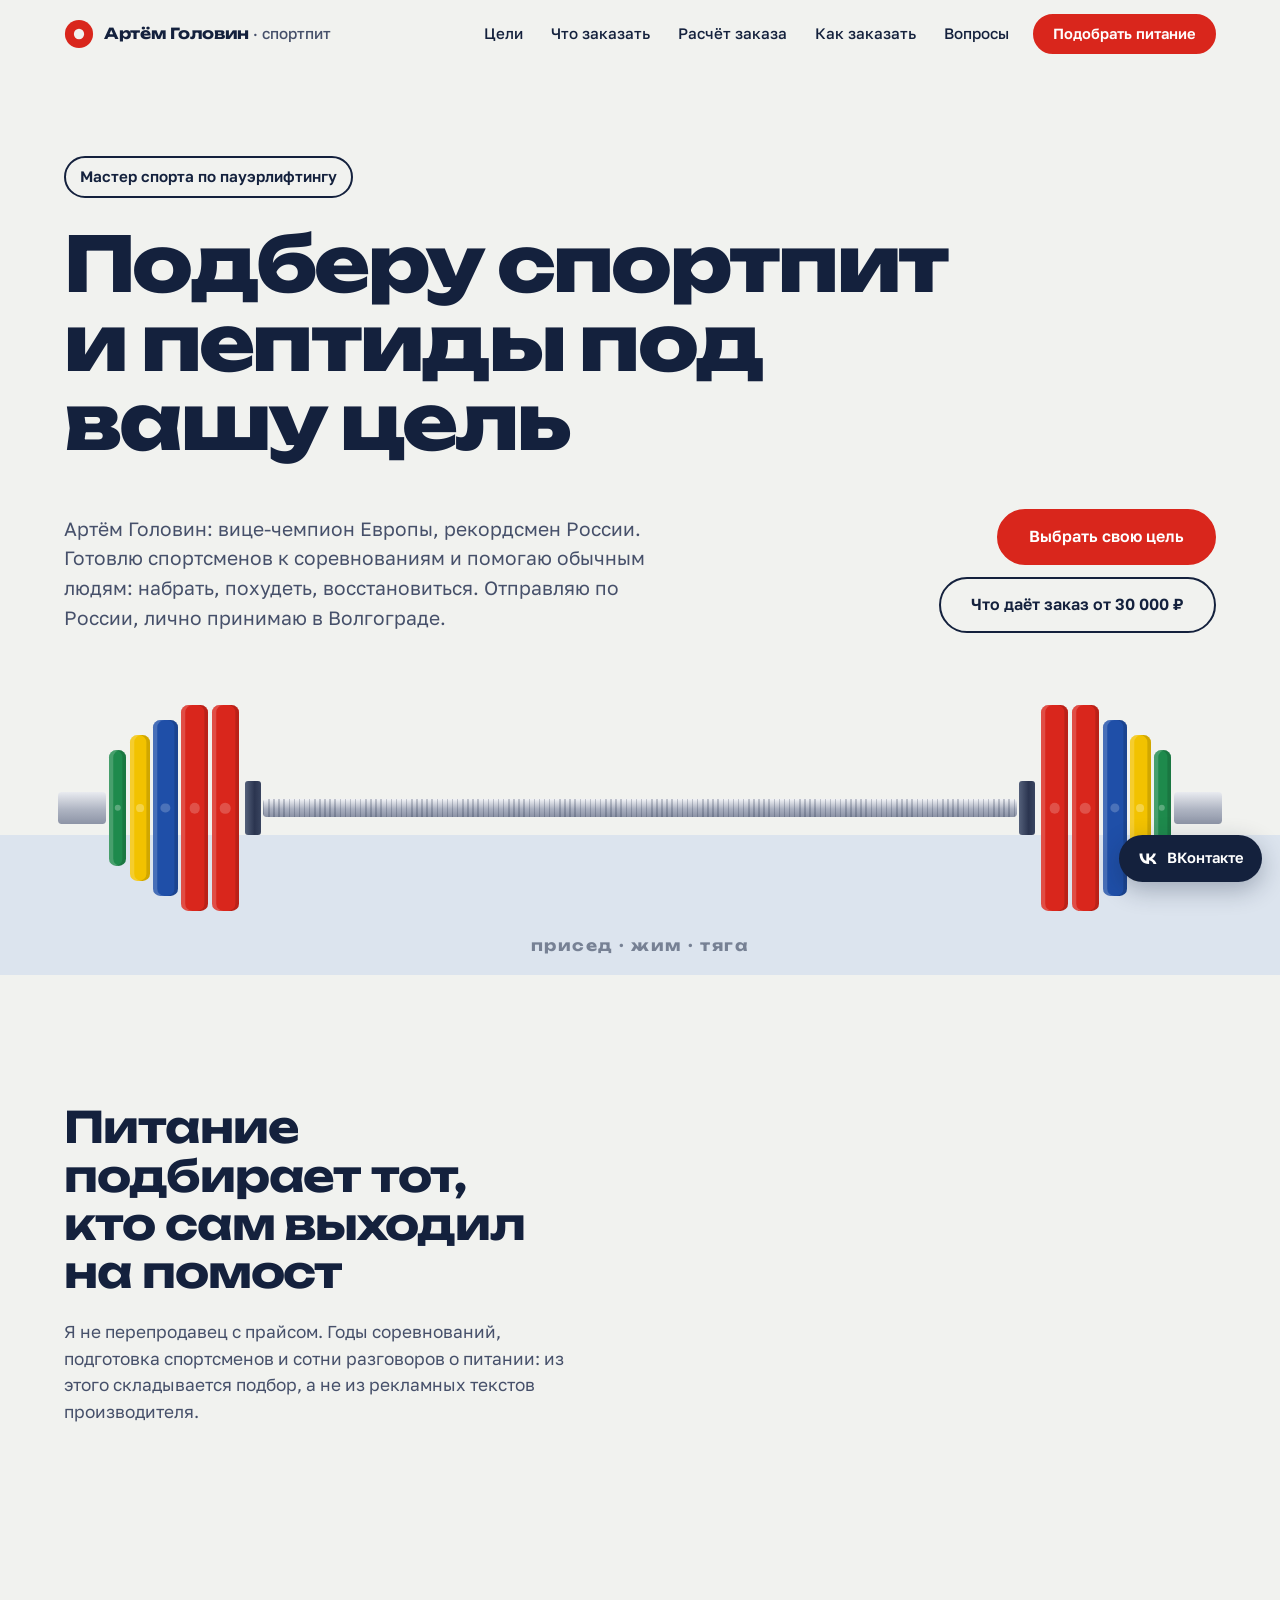
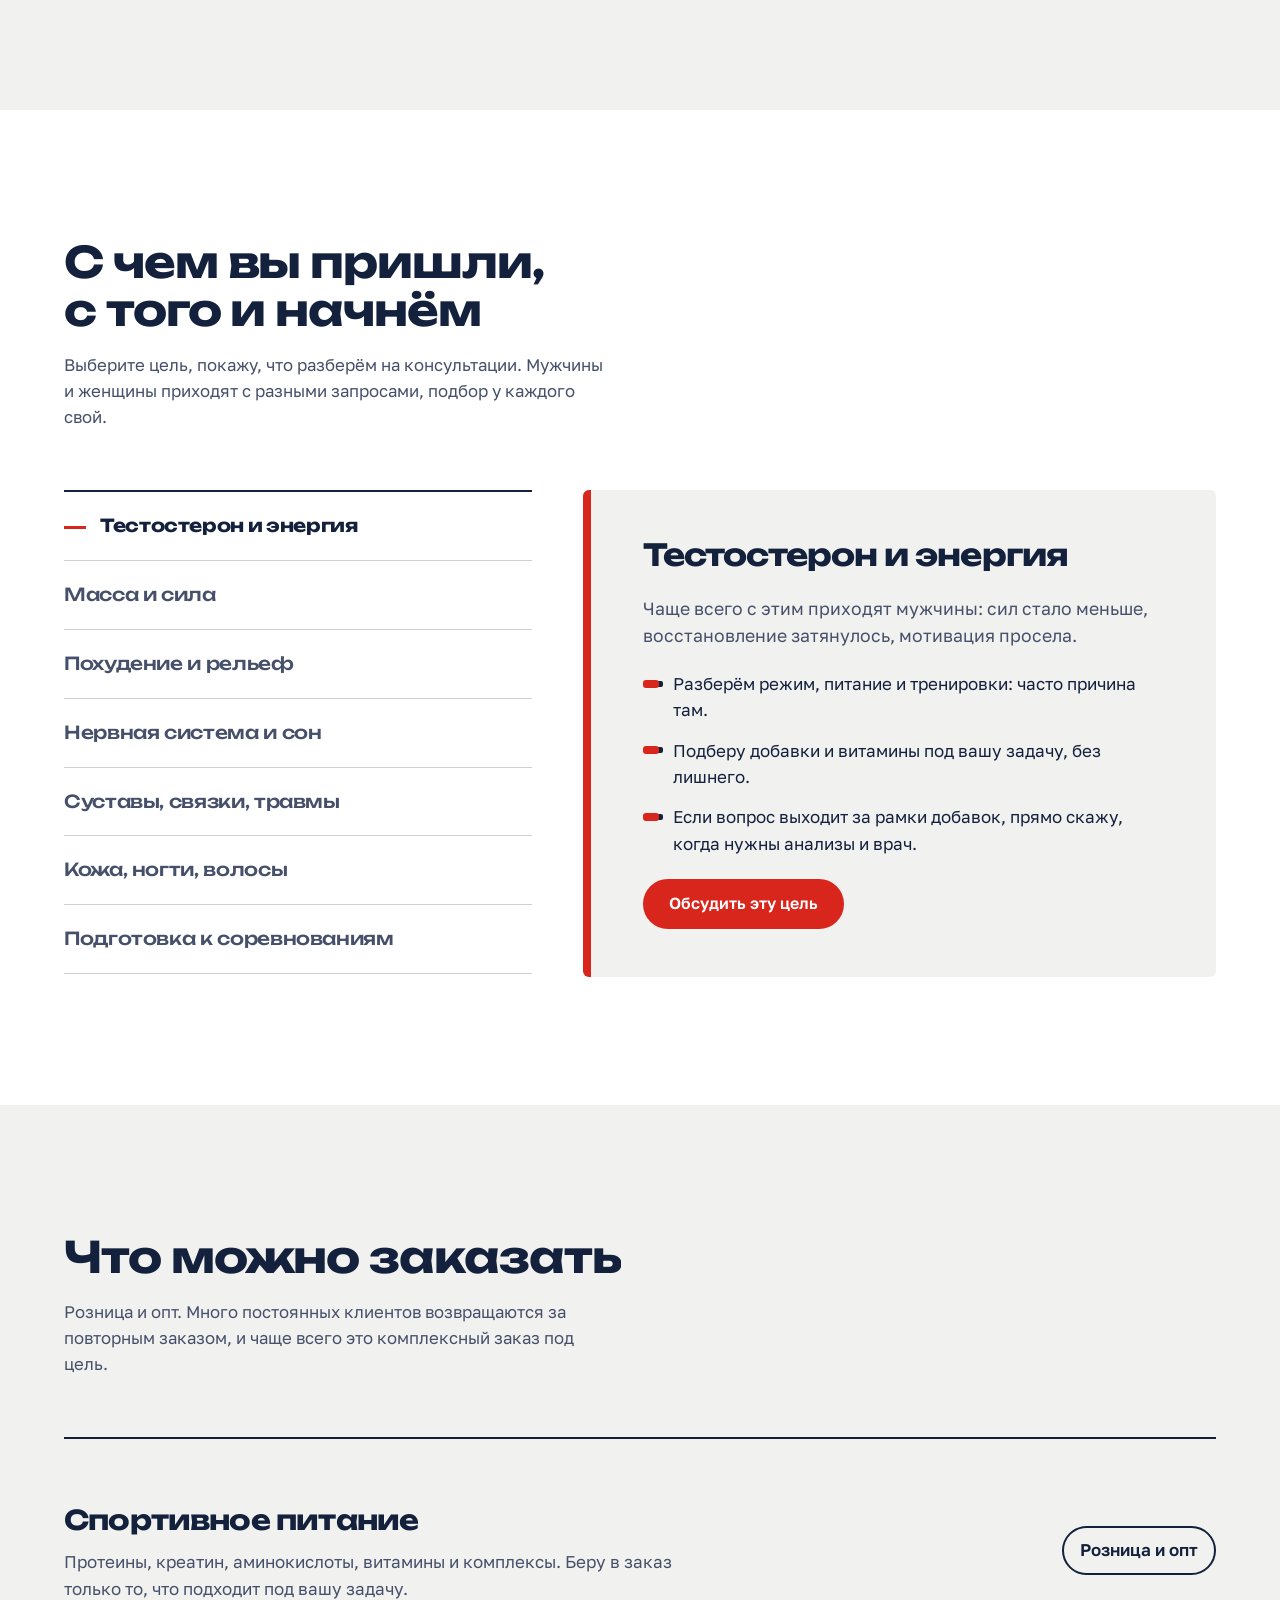
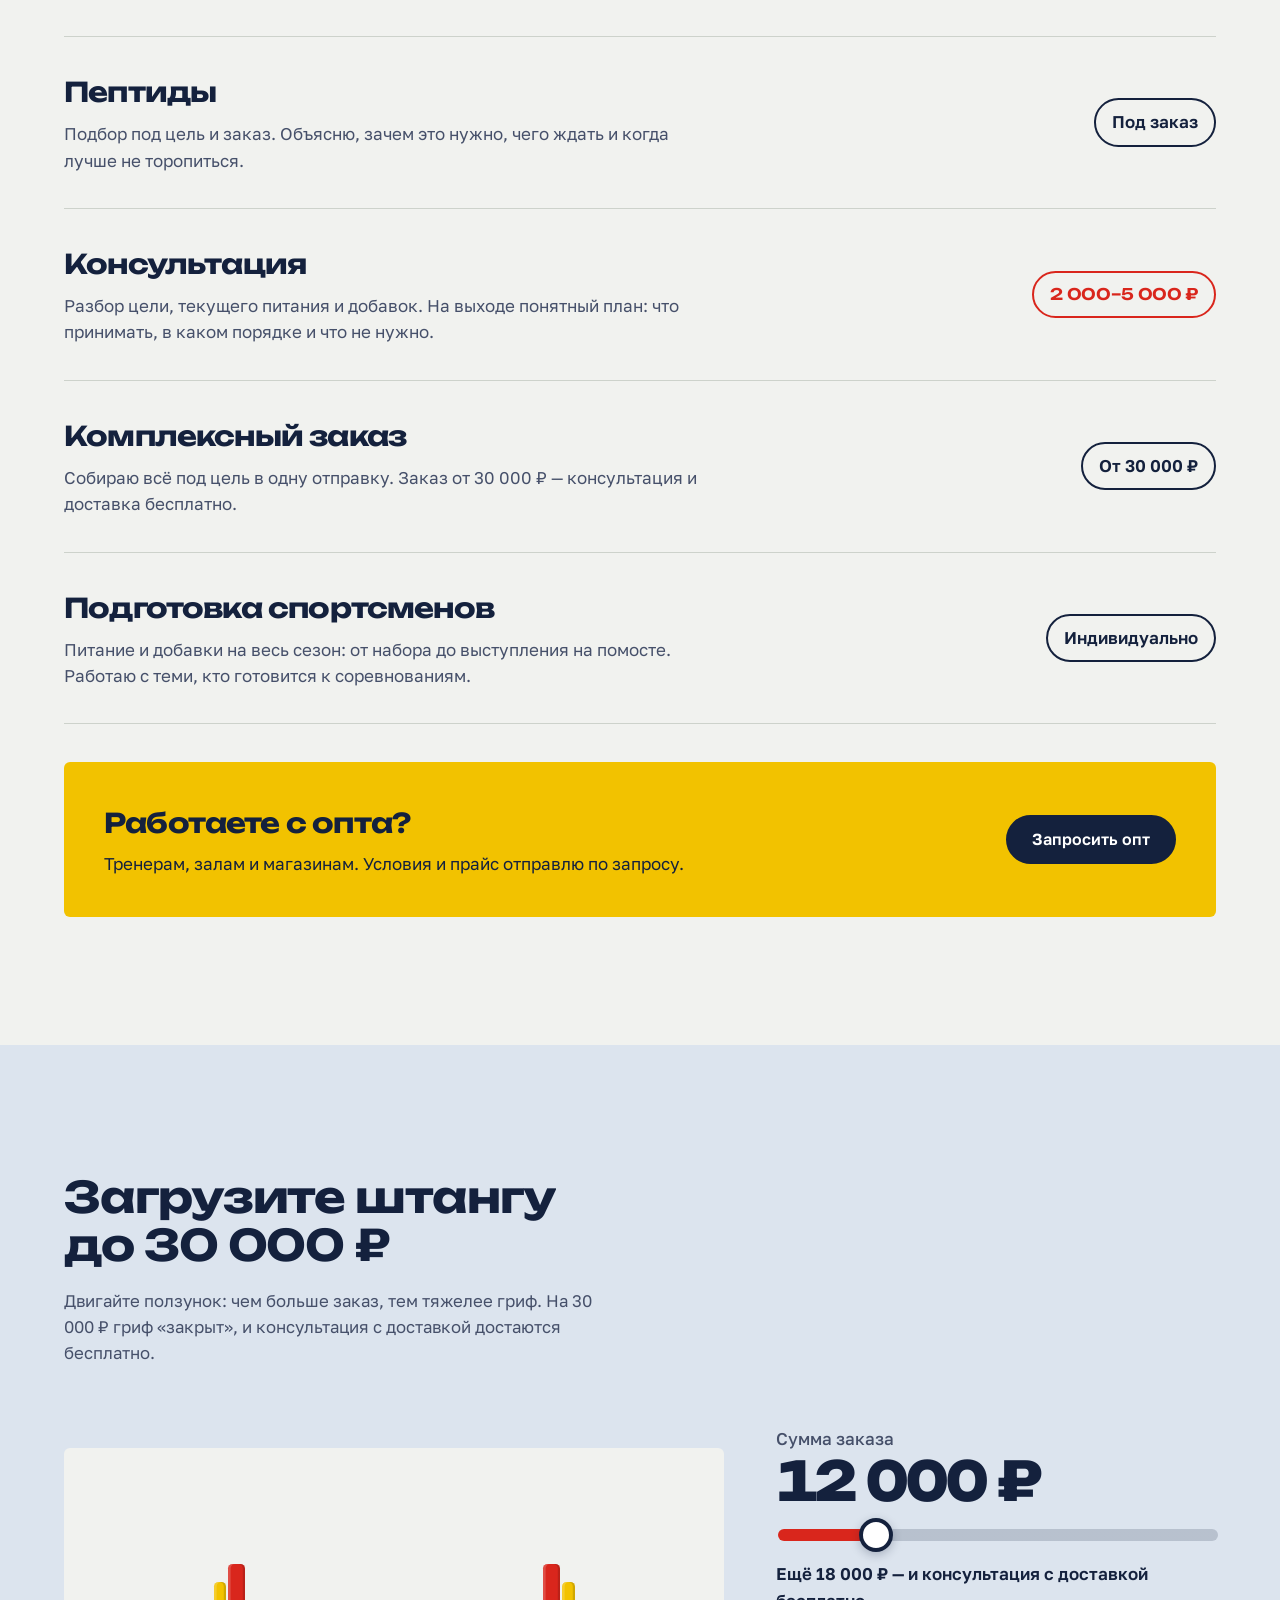
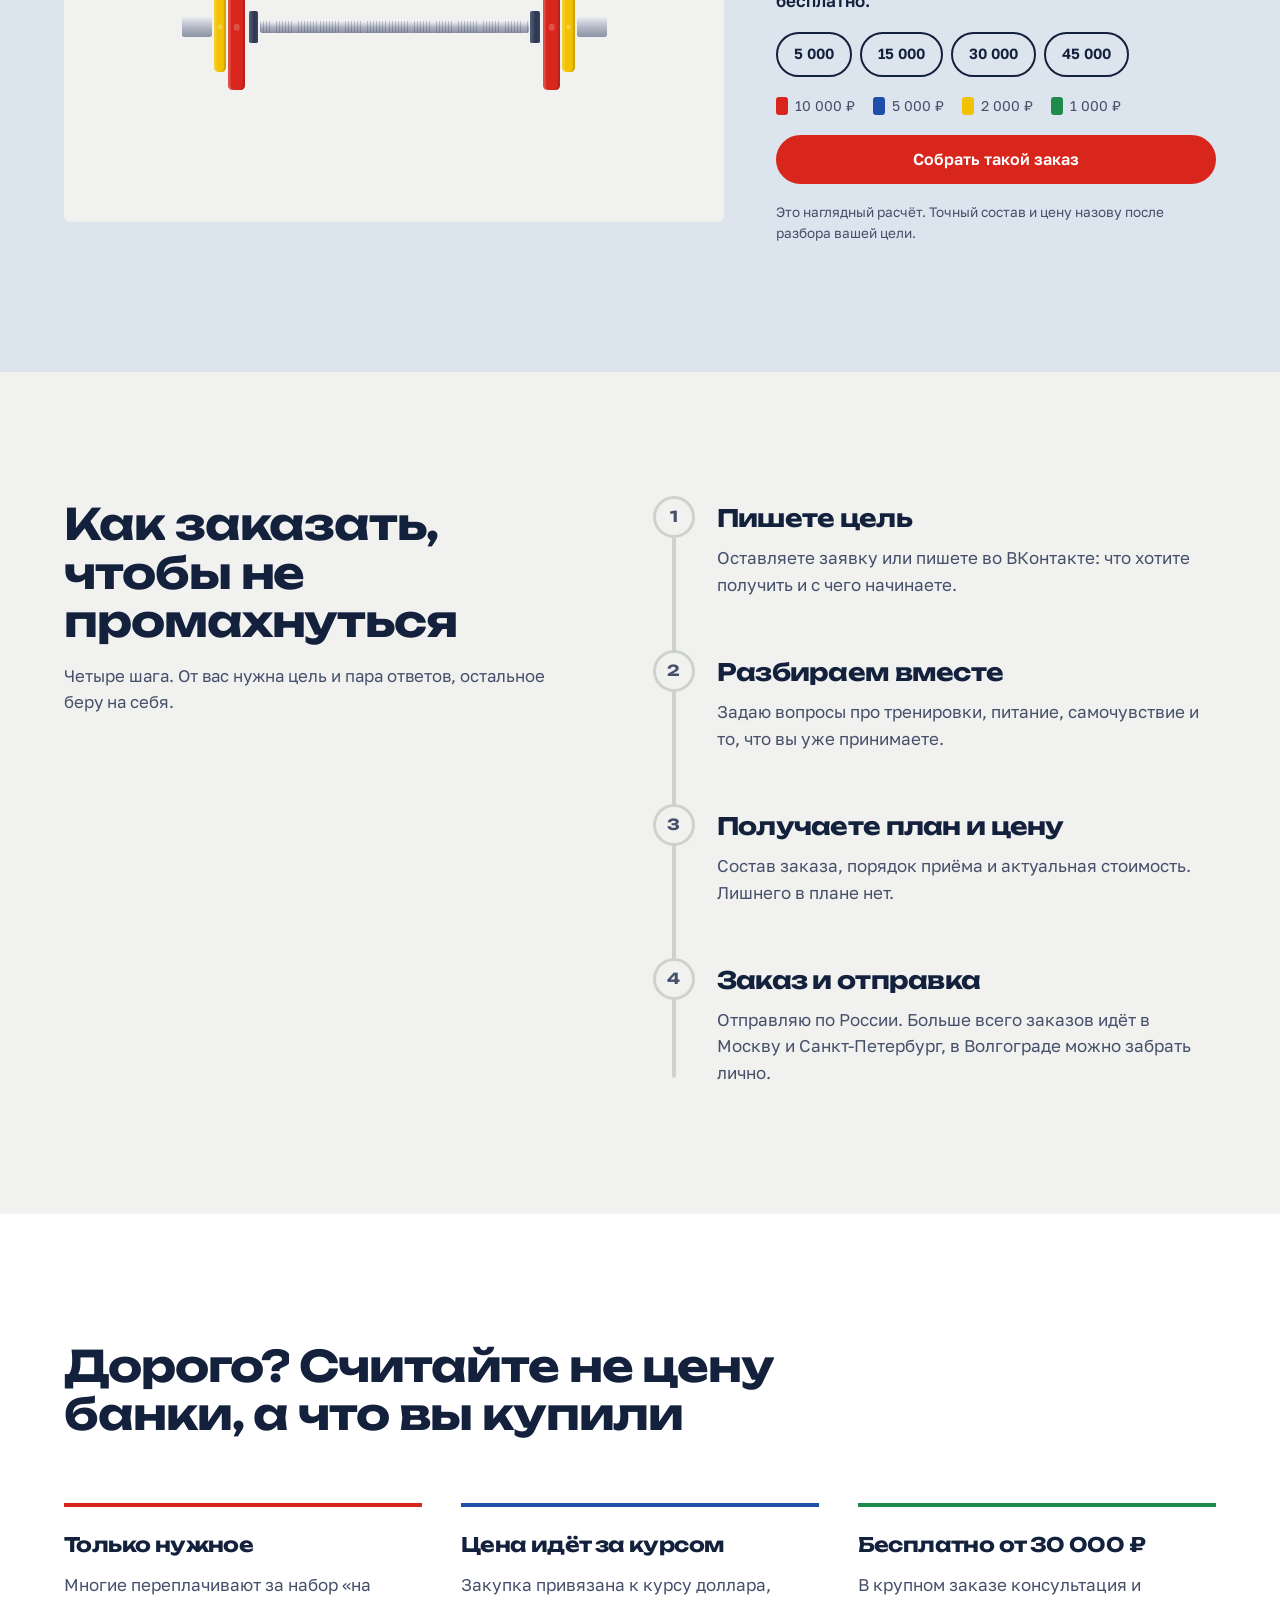
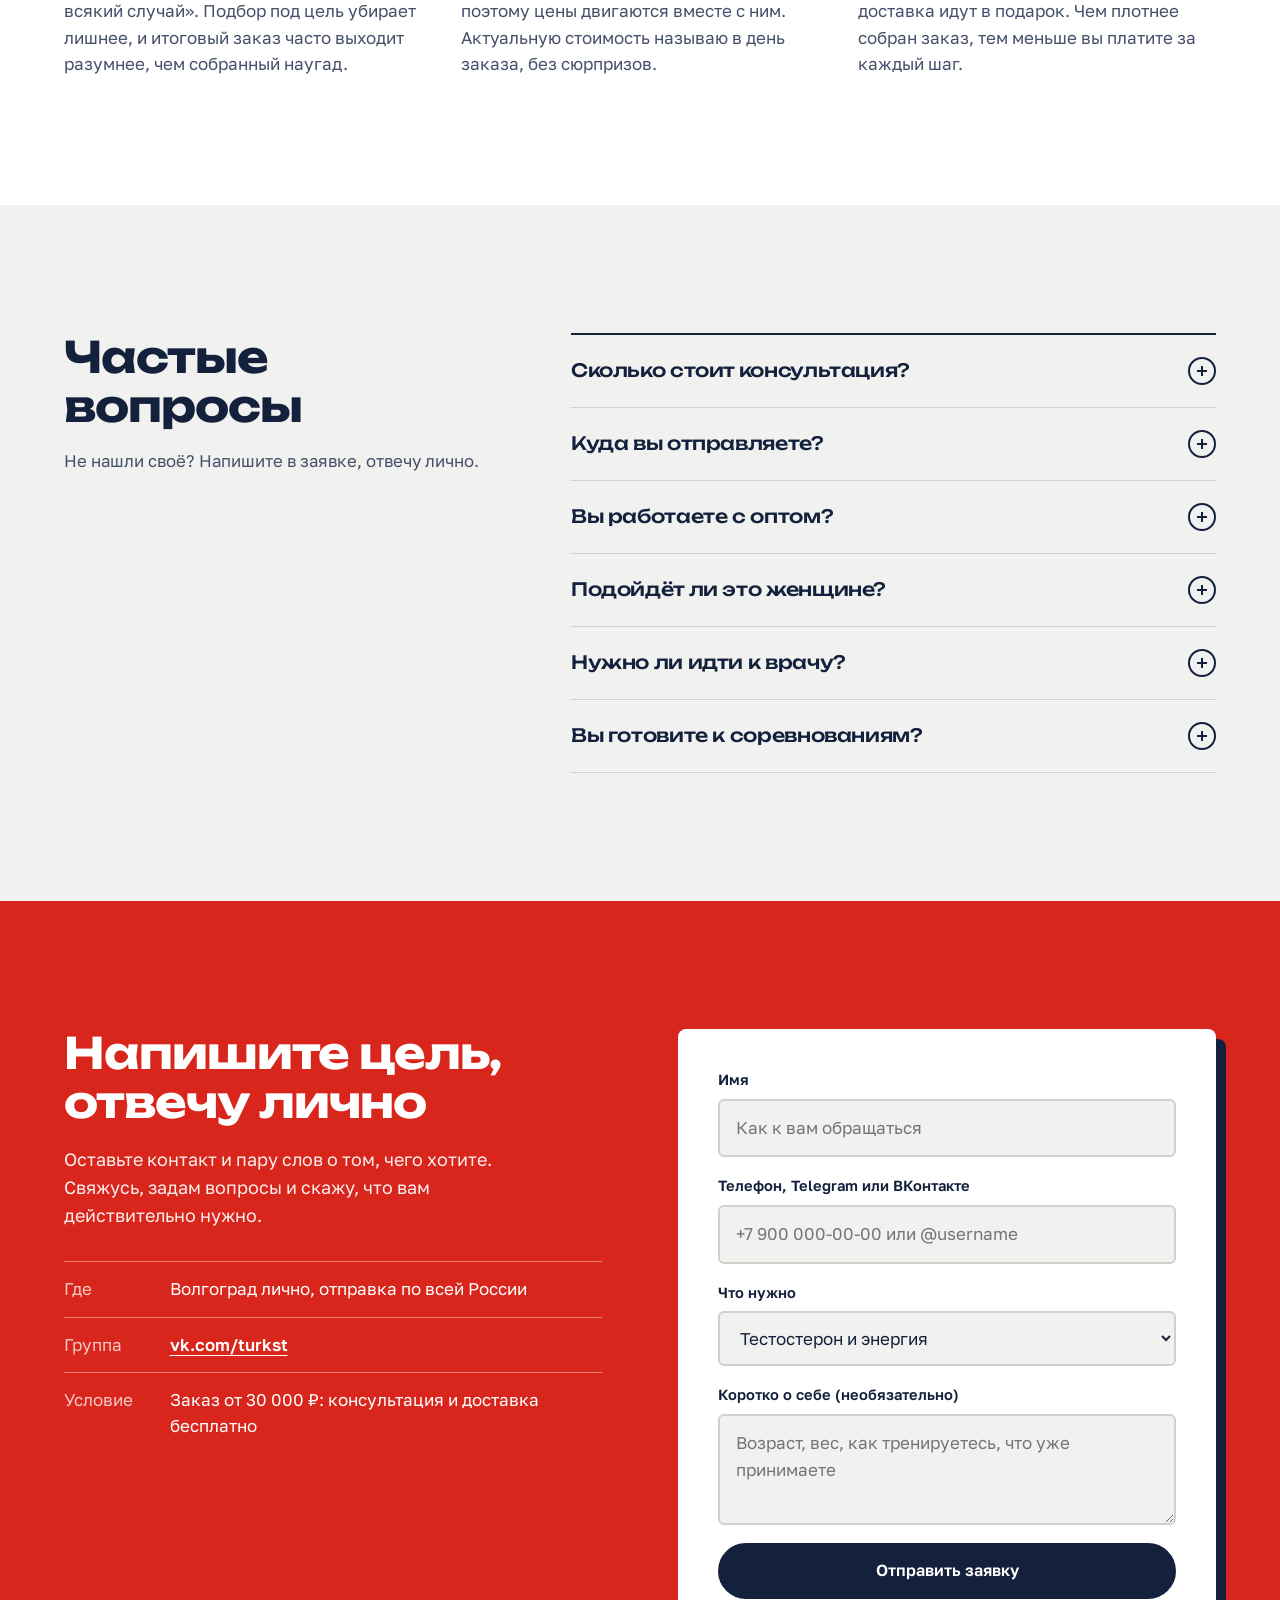
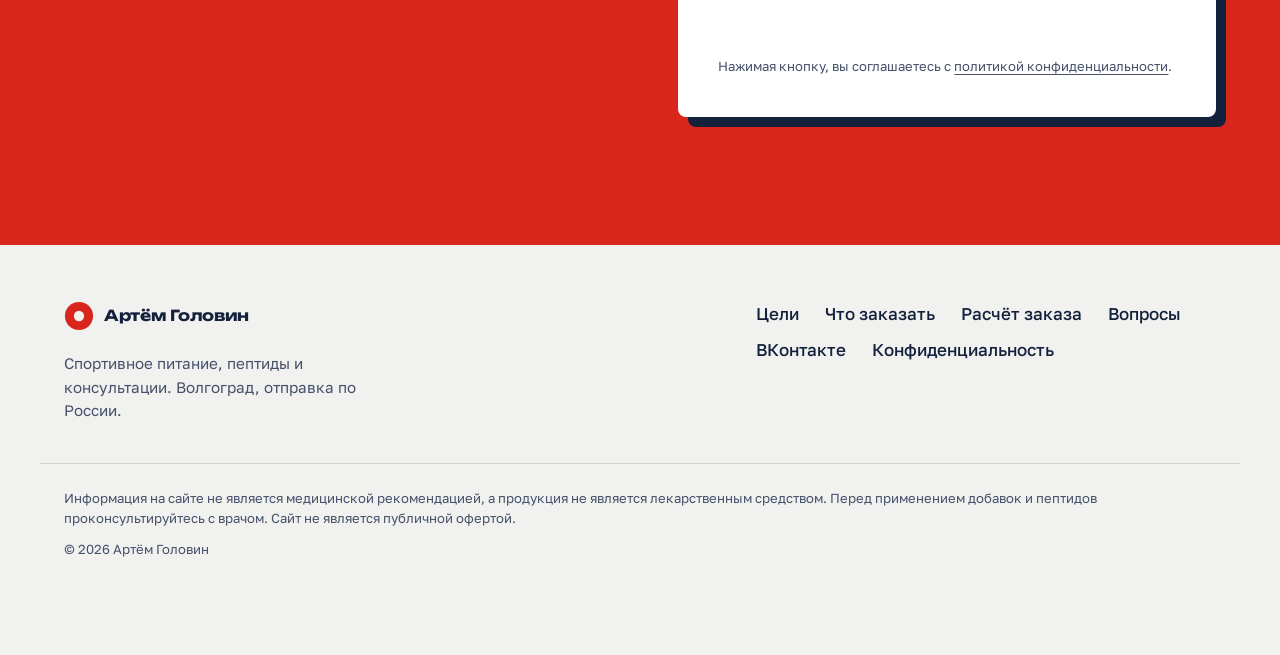
==== index.html @ 0fe21df1 "init: landing for Artem Golovin sportpit" ====
<!DOCTYPE html>
<html lang="ru">
<head>
<meta charset="UTF-8">
<meta name="viewport" content="width=device-width, initial-scale=1.0">
<title>Артём Головин — спортивное питание и пептиды с консультацией мастера спорта</title>
<meta name="description" content="Спортивное питание, пептиды и частные консультации от мастера спорта по пауэрлифтингу, вице-чемпиона Европы Артёма Головина. Подбор под вашу цель, опт и розница, отправка по России.">
<meta property="og:title" content="Артём Головин — спортпит и пептиды под вашу цель">
<meta property="og:description" content="Мастер спорта по пауэрлифтингу, вице-чемпион Европы, рекордсмен России. Подбор питания и пептидов, консультации, опт и розница.">
<meta property="og:type" content="website">
<meta name="theme-color" content="#F1F2EF">
<link rel="icon" href="data:image/svg+xml,%3Csvg xmlns='http://www.w3.org/2000/svg' viewBox='0 0 32 32'%3E%3Ccircle cx='16' cy='16' r='15' fill='%23D9261C'/%3E%3Ccircle cx='16' cy='16' r='5' fill='%23F1F2EF'/%3E%3C/svg%3E">
<link rel="preconnect" href="https://fonts.googleapis.com">
<link rel="preconnect" href="https://fonts.gstatic.com" crossorigin>
<link href="https://fonts.googleapis.com/css2?family=Golos+Text:wght@400;500;600;700&family=Unbounded:wght@500;700;800&display=swap" rel="stylesheet">
<link rel="stylesheet" href="styles.css">
<script>document.documentElement.classList.add('js');</script>
</head>
<body>

<header class="header" id="header">
  <div class="container header__inner">
    <a href="#top" class="logo" aria-label="Артём Головин — на главную">
      <svg class="logo__plate" viewBox="0 0 32 32" aria-hidden="true"><circle cx="16" cy="16" r="15" fill="currentColor"/><circle cx="16" cy="16" r="5.5" fill="var(--chalk)"/></svg>
      <span class="logo__text">Артём Головин<span class="logo__suffix"> · спортпит</span></span>
    </a>
    <nav class="nav" id="nav" aria-label="Основная навигация">
      <a href="#goals">Цели</a>
      <a href="#services">Что заказать</a>
      <a href="#calc">Расчёт заказа</a>
      <a href="#how">Как заказать</a>
      <a href="#faq">Вопросы</a>
    </nav>
    <a href="#contact" class="btn btn--sm btn--primary header__cta"><span>Подобрать питание</span></a>
    <button class="burger" id="burger" aria-label="Открыть меню" aria-expanded="false" aria-controls="nav"><i></i><i></i></button>
  </div>
</header>

<main id="top">

<!-- ================= HERO ================= -->
<section class="hero">
  <div class="container hero__inner">
    <p class="hero__who">Мастер спорта по пауэрлифтингу</p>
    <h1 class="hero__title">
      <span class="ln"><span>Подберу спортпит</span></span>
      <span class="ln"><span>и пептиды под</span></span>
      <span class="ln"><span>вашу цель</span></span>
    </h1>
    <div class="hero__lower">
      <p class="hero__sub">Артём Головин: вице-чемпион Европы, рекордсмен России. Готовлю спортсменов к соревнованиям и помогаю обычным людям: набрать, похудеть, восстановиться. Отправляю по России, лично принимаю в Волгограде.</p>
      <div class="hero__actions">
        <a href="#goals" class="btn btn--primary btn--lg"><span>Выбрать свою цель</span></a>
        <a href="#calc" class="btn btn--ghost btn--lg"><span>Что даёт заказ от 30 000 ₽</span></a>
      </div>
    </div>
  </div>

  <div class="hero__stage" aria-hidden="true">
    <div class="hero__floor"></div>
    <div class="bar bar--hero" id="heroBar" data-plates="red,red,blue,yellow,green"></div>
    <div class="hero__chalk">присед · жим · тяга</div>
  </div>
</section>

<!-- ================= PROTOCOL ================= -->
<section class="sec sec--about" id="about">
  <div class="container about">
    <div class="about__head">
      <h2 class="hd">Питание подбирает тот, кто сам выходил на помост</h2>
      <p class="about__lead">Я не перепродавец с прайсом. Годы соревнований, подготовка спортсменов и сотни разговоров о питании: из этого складывается подбор, а не из рекламных текстов производителя.</p>
    </div>

    <div class="protocol wipe" role="table" aria-label="Протокол регалий">
      <div class="protocol__top" role="row">
        <span>Протокол</span>
        <span>Артём Головин</span>
      </div>
      <div class="protocol__row" role="row">
        <span class="protocol__k" role="cell">Дисциплина</span>
        <span class="protocol__v" role="cell">Пауэрлифтинг: присед, жим, тяга</span>
      </div>
      <div class="protocol__row" role="row">
        <span class="protocol__k" role="cell">Звание</span>
        <span class="protocol__v" role="cell">Мастер спорта</span>
      </div>
      <div class="protocol__row" role="row">
        <span class="protocol__k" role="cell">Европа</span>
        <span class="protocol__v" role="cell">Вице-чемпион Европы</span>
      </div>
      <div class="protocol__row" role="row">
        <span class="protocol__k" role="cell">Россия</span>
        <span class="protocol__v" role="cell">Рекордсмен России</span>
      </div>
      <div class="protocol__row" role="row">
        <span class="protocol__k" role="cell">Сборная</span>
        <span class="protocol__v" role="cell">Бывший член сборной</span>
      </div>
      <div class="protocol__row" role="row">
        <span class="protocol__k" role="cell">Сейчас</span>
        <span class="protocol__v" role="cell">Готовлю спортсменов к соревнованиям, консультирую обычных людей</span>
      </div>
    </div>
  </div>
</section>

<!-- ================= GOALS ================= -->
<section class="sec sec--goals" id="goals">
  <div class="container">
    <div class="sec__head">
      <h2 class="hd">С чем вы пришли, с того и начнём</h2>
      <p class="sec__sub">Выберите цель, покажу, что разберём на консультации. Мужчины и женщины приходят с разными запросами, подбор у каждого свой.</p>
    </div>

    <div class="goals" id="goals-ui">
      <div class="goals__tabs" role="tablist" aria-label="Цели" aria-orientation="vertical">
        <button class="goal-tab is-active" role="tab" id="tab-0" aria-selected="true" aria-controls="panel" data-i="0">Тестостерон и энергия</button>
        <button class="goal-tab" role="tab" id="tab-1" aria-selected="false" aria-controls="panel" data-i="1" tabindex="-1">Масса и сила</button>
        <button class="goal-tab" role="tab" id="tab-2" aria-selected="false" aria-controls="panel" data-i="2" tabindex="-1">Похудение и рельеф</button>
        <button class="goal-tab" role="tab" id="tab-3" aria-selected="false" aria-controls="panel" data-i="3" tabindex="-1">Нервная система и сон</button>
        <button class="goal-tab" role="tab" id="tab-4" aria-selected="false" aria-controls="panel" data-i="4" tabindex="-1">Суставы, связки, травмы</button>
        <button class="goal-tab" role="tab" id="tab-5" aria-selected="false" aria-controls="panel" data-i="5" tabindex="-1">Кожа, ногти, волосы</button>
        <button class="goal-tab" role="tab" id="tab-6" aria-selected="false" aria-controls="panel" data-i="6" tabindex="-1">Подготовка к соревнованиям</button>
      </div>

      <div class="goal-panel" id="panel" role="tabpanel" aria-labelledby="tab-0" tabindex="0">
        <div class="goal-panel__inner">
          <h3 class="goal-panel__title" id="gp-title">Тестостерон и энергия</h3>
          <p class="goal-panel__lead" id="gp-lead">Чаще всего с этим приходят мужчины: сил стало меньше, восстановление затянулось, мотивация просела.</p>
          <ul class="goal-panel__list" id="gp-list">
            <li>Разберём режим, питание и тренировки: часто причина там.</li>
            <li>Подберу добавки и витамины под вашу задачу, без лишнего.</li>
            <li>Если вопрос выходит за рамки добавок, прямо скажу, когда нужны анализы и врач.</li>
          </ul>
          <a href="#contact" class="btn btn--primary" id="gp-cta" data-goal="Тестостерон и энергия"><span>Обсудить эту цель</span></a>
        </div>
      </div>
    </div>
  </div>
</section>

<!-- ================= SERVICES ================= -->
<section class="sec sec--services" id="services">
  <div class="container">
    <div class="sec__head">
      <h2 class="hd">Что можно заказать</h2>
      <p class="sec__sub">Розница и опт. Много постоянных клиентов возвращаются за повторным заказом, и чаще всего это комплексный заказ под цель.</p>
    </div>

    <ul class="rows">
      <li class="row">
        <div class="row__main">
          <h3 class="row__name">Спортивное питание</h3>
          <p class="row__text">Протеины, креатин, аминокислоты, витамины и комплексы. Беру в заказ только то, что подходит под вашу задачу.</p>
        </div>
        <div class="row__side">Розница и опт</div>
      </li>
      <li class="row">
        <div class="row__main">
          <h3 class="row__name">Пептиды</h3>
          <p class="row__text">Подбор под цель и заказ. Объясню, зачем это нужно, чего ждать и когда лучше не торопиться.</p>
        </div>
        <div class="row__side">Под заказ</div>
      </li>
      <li class="row">
        <div class="row__main">
          <h3 class="row__name">Консультация</h3>
          <p class="row__text">Разбор цели, текущего питания и добавок. На выходе понятный план: что принимать, в каком порядке и что не нужно.</p>
        </div>
        <div class="row__side row__side--price">2 000–5 000 ₽</div>
      </li>
      <li class="row">
        <div class="row__main">
          <h3 class="row__name">Комплексный заказ</h3>
          <p class="row__text">Собираю всё под цель в одну отправку. Заказ от 30 000 ₽ — консультация и доставка бесплатно.</p>
        </div>
        <div class="row__side">От 30 000 ₽</div>
      </li>
      <li class="row">
        <div class="row__main">
          <h3 class="row__name">Подготовка спортсменов</h3>
          <p class="row__text">Питание и добавки на весь сезон: от набора до выступления на помосте. Работаю с теми, кто готовится к соревнованиям.</p>
        </div>
        <div class="row__side">Индивидуально</div>
      </li>
    </ul>

    <div class="opt">
      <div class="opt__text">
        <h3 class="opt__title">Работаете с опта?</h3>
        <p>Тренерам, залам и магазинам. Условия и прайс отправлю по запросу.</p>
      </div>
      <a href="#contact" class="btn btn--ink" data-goal="Опт"><span>Запросить опт</span></a>
    </div>
  </div>
</section>

<!-- ================= CALC ================= -->
<section class="sec sec--calc" id="calc">
  <div class="container">
    <div class="sec__head sec__head--calc">
      <h2 class="hd">Загрузите штангу до 30 000 ₽</h2>
      <p class="sec__sub">Двигайте ползунок: чем больше заказ, тем тяжелее гриф. На 30 000 ₽ гриф «закрыт», и консультация с доставкой достаются бесплатно.</p>
    </div>

    <div class="calc" id="calcBox">
      <div class="calc__stage" aria-hidden="true">
        <div class="bar bar--calc" id="calcBar"></div>
        <div class="calc__lock" id="calcLock">Консультация и доставка бесплатно</div>
      </div>

      <div class="calc__panel">
        <div class="calc__readout">
          <span class="calc__label">Сумма заказа</span>
          <output class="calc__sum" id="calcSum" for="calcRange">12 000 ₽</output>
        </div>

        <label class="visually-hidden" for="calcRange">Сумма заказа в рублях</label>
        <input type="range" id="calcRange" class="range" min="0" max="60000" step="1000" value="12000">

        <p class="calc__msg" id="calcMsg" aria-live="polite">Ещё 18 000 ₽ — и консультация с доставкой бесплатно.</p>

        <div class="calc__chips" role="group" aria-label="Быстрый выбор суммы">
          <button type="button" class="chip" data-v="5000">5 000</button>
          <button type="button" class="chip" data-v="15000">15 000</button>
          <button type="button" class="chip" data-v="30000">30 000</button>
          <button type="button" class="chip" data-v="45000">45 000</button>
        </div>

        <ul class="legend" aria-label="Что значит цвет блина">
          <li><i style="--c:var(--plate-red)"></i>10 000 ₽</li>
          <li><i style="--c:var(--plate-blue)"></i>5 000 ₽</li>
          <li><i style="--c:var(--plate-yellow)"></i>2 000 ₽</li>
          <li><i style="--c:var(--plate-green)"></i>1 000 ₽</li>
        </ul>

        <a href="#contact" class="btn btn--primary btn--block" id="calcCta" data-goal="Комплексный заказ"><span>Собрать такой заказ</span></a>
        <p class="calc__note">Это наглядный расчёт. Точный состав и цену назову после разбора вашей цели.</p>
      </div>
    </div>
  </div>
</section>

<!-- ================= HOW ================= -->
<section class="sec sec--how" id="how">
  <div class="container how">
    <div class="how__head">
      <h2 class="hd">Как заказать, чтобы не промахнуться</h2>
      <p class="sec__sub">Четыре шага. От вас нужна цель и пара ответов, остальное беру на себя.</p>
    </div>

    <ol class="steps" id="steps">
      <li class="step">
        <h3 class="step__t">Пишете цель</h3>
        <p>Оставляете заявку или пишете во ВКонтакте: что хотите получить и с чего начинаете.</p>
      </li>
      <li class="step">
        <h3 class="step__t">Разбираем вместе</h3>
        <p>Задаю вопросы про тренировки, питание, самочувствие и то, что вы уже принимаете.</p>
      </li>
      <li class="step">
        <h3 class="step__t">Получаете план и цену</h3>
        <p>Состав заказа, порядок приёма и актуальная стоимость. Лишнего в плане нет.</p>
      </li>
      <li class="step">
        <h3 class="step__t">Заказ и отправка</h3>
        <p>Отправляю по России. Больше всего заказов идёт в Москву и Санкт-Петербург, в Волгограде можно забрать лично.</p>
      </li>
    </ol>
  </div>
</section>

<!-- ================= EXPENSIVE ================= -->
<section class="sec sec--price" id="price">
  <div class="container">
    <h2 class="hd hd--wide">Дорого? Считайте не цену банки, а что вы купили</h2>
    <div class="price-cols">
      <div class="price-col">
        <h3>Только нужное</h3>
        <p>Многие переплачивают за набор «на всякий случай». Подбор под цель убирает лишнее, и итоговый заказ часто выходит разумнее, чем собранный наугад.</p>
      </div>
      <div class="price-col">
        <h3>Цена идёт за курсом</h3>
        <p>Закупка привязана к курсу доллара, поэтому цены двигаются вместе с ним. Актуальную стоимость называю в день заказа, без сюрпризов.</p>
      </div>
      <div class="price-col">
        <h3>Бесплатно от 30 000 ₽</h3>
        <p>В крупном заказе консультация и доставка идут в подарок. Чем плотнее собран заказ, тем меньше вы платите за каждый шаг.</p>
      </div>
    </div>
  </div>
</section>

<!-- ================= FAQ ================= -->
<section class="sec sec--faq" id="faq">
  <div class="container faq">
    <div class="faq__head">
      <h2 class="hd">Частые вопросы</h2>
      <p class="sec__sub">Не нашли своё? Напишите в заявке, отвечу лично.</p>
    </div>

    <div class="faq__list" id="faqList">
      <div class="qa">
        <h3 class="qa__q"><button type="button" aria-expanded="false"><span>Сколько стоит консультация?</span><i aria-hidden="true"></i></button></h3>
        <div class="qa__a"><div><p>От 2 000 до 5 000 ₽, в зависимости от вашего запроса. Если вы заказываете от 30 000 ₽, консультация и доставка бесплатны.</p></div></div>
      </div>
      <div class="qa">
        <h3 class="qa__q"><button type="button" aria-expanded="false"><span>Куда вы отправляете?</span><i aria-hidden="true"></i></button></h3>
        <div class="qa__a"><div><p>По всей России. Чаще всего заказы уходят в Москву и Санкт-Петербург. Если вы в Волгограде, можно встретиться лично.</p></div></div>
      </div>
      <div class="qa">
        <h3 class="qa__q"><button type="button" aria-expanded="false"><span>Вы работаете с оптом?</span><i aria-hidden="true"></i></button></h3>
        <div class="qa__a"><div><p>Да. Продаю тренерам, залам и магазинам. Напишите, что и в каких объёмах нужно, и отправлю условия.</p></div></div>
      </div>
      <div class="qa">
        <h3 class="qa__q"><button type="button" aria-expanded="false"><span>Подойдёт ли это женщине?</span><i aria-hidden="true"></i></button></h3>
        <div class="qa__a"><div><p>Да. Запросы те же: похудение, тонус, восстановление. Отдельно часто просят про кожу, ногти и волосы, подбор здесь свой.</p></div></div>
      </div>
      <div class="qa">
        <h3 class="qa__q"><button type="button" aria-expanded="false"><span>Нужно ли идти к врачу?</span><i aria-hidden="true"></i></button></h3>
        <div class="qa__a"><div><p>Добавки и пептиды не заменяют лечение. Если у вас хронические заболевания, беременность, травма или вы принимаете лекарства, сначала проконсультируйтесь с врачом. Если вижу, что вопрос не мой, скажу прямо.</p></div></div>
      </div>
      <div class="qa">
        <h3 class="qa__q"><button type="button" aria-expanded="false"><span>Вы готовите к соревнованиям?</span><i aria-hidden="true"></i></button></h3>
        <div class="qa__a"><div><p>Да, это моя основа. Готовлю спортсменов к соревнованиям и расписываю питание и добавки по этапам подготовки.</p></div></div>
      </div>
    </div>
  </div>
</section>

<!-- ================= CONTACT ================= -->
<section class="sec sec--contact" id="contact">
  <div class="container contact">
    <div class="contact__text">
      <h2 class="hd">Напишите цель, отвечу лично</h2>
      <p class="contact__lead">Оставьте контакт и пару слов о том, чего хотите. Свяжусь, задам вопросы и скажу, что вам действительно нужно.</p>
      <ul class="contact__list">
        <li><span>Где</span> Волгоград лично, отправка по всей России</li>
        <li><span>Группа</span> <a href="https://vk.com/turkst" target="_blank" rel="noopener">vk.com/turkst</a></li>
        <li><span>Условие</span> Заказ от 30 000 ₽: консультация и доставка бесплатно</li>
      </ul>
    </div>

    <form class="form" id="leadForm" novalidate>
      <input type="text" name="_gotcha" style="display:none" tabindex="-1" autocomplete="off">
      <div class="form__field">
        <label for="f-name">Имя</label>
        <input type="text" id="f-name" name="name" placeholder="Как к вам обращаться" autocomplete="name" required>
      </div>
      <div class="form__field">
        <label for="f-phone">Телефон, Telegram или ВКонтакте</label>
        <input type="text" id="f-phone" name="phone" placeholder="+7 900 000-00-00 или @username" autocomplete="tel" required>
      </div>
      <div class="form__field">
        <label for="f-goal">Что нужно</label>
        <select id="f-goal" name="goal">
          <option>Тестостерон и энергия</option>
          <option>Масса и сила</option>
          <option>Похудение и рельеф</option>
          <option>Нервная система и сон</option>
          <option>Суставы, связки, травмы</option>
          <option>Кожа, ногти, волосы</option>
          <option>Подготовка к соревнованиям</option>
          <option>Комплексный заказ</option>
          <option>Опт</option>
          <option>Другое</option>
        </select>
      </div>
      <div class="form__field">
        <label for="f-comment">Коротко о себе (необязательно)</label>
        <textarea id="f-comment" name="comment" rows="3" placeholder="Возраст, вес, как тренируетесь, что уже принимаете"></textarea>
      </div>
      <button type="submit" class="btn btn--ink btn--block btn--lg"><span>Отправить заявку</span></button>
      <p class="form__hint" id="formHint" role="status" aria-live="polite"></p>
      <p class="form__legal">Нажимая кнопку, вы соглашаетесь с <a href="privacy.html">политикой конфиденциальности</a>.</p>
    </form>
  </div>
</section>

</main>

<footer class="footer">
  <div class="container footer__inner">
    <div class="footer__brand">
      <a href="#top" class="logo">
        <svg class="logo__plate" viewBox="0 0 32 32" aria-hidden="true"><circle cx="16" cy="16" r="15" fill="currentColor"/><circle cx="16" cy="16" r="5.5" fill="var(--chalk)"/></svg>
        <span class="logo__text">Артём Головин</span>
      </a>
      <p>Спортивное питание, пептиды и консультации. Волгоград, отправка по России.</p>
    </div>
    <nav class="footer__nav" aria-label="Нижнее меню">
      <a href="#goals">Цели</a>
      <a href="#services">Что заказать</a>
      <a href="#calc">Расчёт заказа</a>
      <a href="#faq">Вопросы</a>
      <a href="https://vk.com/turkst" target="_blank" rel="noopener">ВКонтакте</a>
      <a href="privacy.html">Конфиденциальность</a>
    </nav>
  </div>
  <div class="container footer__legal">
    <p>Информация на сайте не является медицинской рекомендацией, а продукция не является лекарственным средством. Перед применением добавок и пептидов проконсультируйтесь с врачом. Сайт не является публичной офертой.</p>
    <p>© <span id="year">2026</span> Артём Головин</p>
  </div>
</footer>

<a class="fab" href="https://vk.com/turkst" target="_blank" rel="noopener" aria-label="Группа ВКонтакте">
  <svg viewBox="0 0 24 24" width="22" height="22" aria-hidden="true"><path fill="currentColor" d="M12.8 17.5C6.5 17.5 2.9 13.2 2.7 6h3.2c.1 5.3 2.4 7.5 4.3 8V6h3v4.6c1.8-.2 3.8-2.3 4.4-4.6h3c-.5 2.8-2.600 4.900-4.100 5.800 1.500.7 3.900 2.500 4.800 5.700h-3.300c-.7-2.200-2.400-3.900-4.800-4.100v4.100h-.4Z"/></svg>
  <span>ВКонтакте</span>
</a>

<script src="script.js"></script>
</body>
</html>
---- styles.css ----
/* ===== TOKENS ===== */
:root {
  --chalk: #F1F2EF;
  --chalk-2: #E6E8E3;
  --paper: #FFFFFF;
  --ink: #14213D;
  --ink-soft: #46506A;
  --line: #CDD2CB;
  --red: #D9261C;
  --red-dark: #B01D15;
  --steel: #DCE4EE;
  --plate-red: #D9261C;
  --plate-blue: #1F4FA8;
  --plate-yellow: #F2C200;
  --plate-green: #1E8A4C;
  --f-display: 'Unbounded', 'Arial Black', sans-serif;
  --f-body: 'Golos Text', system-ui, -apple-system, 'Segoe UI', sans-serif;
  --ease: cubic-bezier(.2, .8, .2, 1);
  --ease-spring: cubic-bezier(.3, 1.5, .5, 1);
  --header-h: 68px;
}

*, *::before, *::after { box-sizing: border-box; }
html { scroll-behavior: auto; -webkit-text-size-adjust: 100%; }
body {
  margin: 0;
  background: var(--chalk);
  color: var(--ink);
  font-family: var(--f-body);
  font-size: 17px;
  line-height: 1.55;
  -webkit-font-smoothing: antialiased;
  overflow-x: hidden;
}
img, svg { display: block; max-width: 100%; }
h1, h2, h3, p, ul, ol { margin: 0; }
ul, ol { padding: 0; list-style: none; }
a { color: inherit; }
button, input, select, textarea { font: inherit; color: inherit; }
button { cursor: pointer; }
::selection { background: var(--red); color: #fff; }
:focus-visible { outline: 3px solid var(--plate-blue); outline-offset: 3px; border-radius: 4px; }
.visually-hidden { position: absolute; width: 1px; height: 1px; overflow: hidden; clip: rect(0 0 0 0); white-space: nowrap; }

.container { width: 100%; max-width: 1200px; margin: 0 auto; padding: 0 24px; }

/* ===== TYPE ===== */
.hd {
  font-family: var(--f-display);
  font-weight: 700;
  font-size: clamp(1.55rem, 3.4vw, 2.7rem);
  line-height: 1.12;
  letter-spacing: -0.025em;
  text-wrap: balance;
  max-width: 20ch;
}
.hd--wide { max-width: 26ch; }
.sec__sub { max-width: 54ch; color: var(--ink-soft); font-size: 1.05rem; margin-top: 18px; }

.sec { padding: clamp(72px, 10vw, 128px) 0; position: relative; }
.sec__head { margin-bottom: clamp(36px, 5vw, 60px); }

/* ===== BUTTONS ===== */
.btn {
  --bg: var(--red); --fg: #fff;
  position: relative; isolation: isolate; overflow: hidden;
  display: inline-flex; align-items: center; justify-content: center; gap: 8px;
  padding: 14px 24px; min-height: 48px;
  border: 2px solid var(--bg); border-radius: 999px;
  background: var(--bg); color: var(--fg);
  font-weight: 600; font-size: 1rem; line-height: 1.1; text-decoration: none;
  transition: color .35s var(--ease), transform .25s var(--ease), border-color .35s var(--ease);
  white-space: nowrap;
}
.btn::before {
  content: ''; position: absolute; inset: 0; z-index: -1;
  background: var(--wipe, var(--ink));
  transform: translateY(101%); border-radius: 50% 50% 0 0 / 100% 100% 0 0;
  transition: transform .5s var(--ease), border-radius .5s var(--ease);
}
.btn:hover::before, .btn:focus-visible::before { transform: translateY(0); border-radius: 0; }
.btn:hover { border-color: var(--wipe-border, var(--ink)); }
.btn:active { transform: scale(.97); }
.btn--primary { --bg: var(--red); --wipe: var(--ink); --fg: #fff; --wipe-border: var(--ink); }
.btn--ink { --bg: var(--ink); --wipe: var(--red); --fg: #fff; --wipe-border: var(--red); }
.btn--ghost { --bg: transparent; --fg: var(--ink); --wipe: var(--ink); border-color: var(--ink); }
.btn--ghost:hover { color: #fff; }
.btn--sm { padding: 10px 18px; min-height: 40px; font-size: .92rem; }
.btn--lg { padding: 17px 30px; min-height: 56px; }
.btn--block { width: 100%; }

/* ===== HEADER ===== */
.header {
  position: fixed; inset: 0 0 auto 0; z-index: 50; height: var(--header-h);
  transition: transform .45s var(--ease), background .3s, box-shadow .3s;
}
.header.scrolled { background: rgba(241, 242, 239, .92); backdrop-filter: blur(10px); box-shadow: 0 1px 0 var(--line); }
.header.is-hidden { transform: translateY(-100%); }
.header__inner { display: flex; align-items: center; gap: 24px; height: 100%; min-width: 0; }
.logo { display: inline-flex; align-items: center; gap: 10px; text-decoration: none; flex-shrink: 0; color: var(--red); }
.logo__plate { width: 30px; height: 30px; transition: transform .8s var(--ease); }
.logo:hover .logo__plate { transform: rotate(360deg); }
.logo__text { font-family: var(--f-display); font-weight: 700; font-size: .95rem; letter-spacing: -0.02em; color: var(--ink); white-space: nowrap; }
.logo__suffix { font-family: var(--f-body); font-weight: 500; color: var(--ink-soft); letter-spacing: 0; }
.nav { display: flex; gap: 28px; margin-left: auto; }
.nav a { text-decoration: none; font-weight: 500; font-size: .95rem; white-space: nowrap; position: relative; padding: 6px 0; }
.nav a::after { content: ''; position: absolute; left: 0; right: 0; bottom: 0; height: 2px; background: var(--red); transform: scaleX(0); transform-origin: left; transition: transform .4s var(--ease); }
.nav a:hover::after { transform: scaleX(1); }
.header__cta { flex-shrink: 0; }
.burger { display: none; width: 44px; height: 44px; border: 0; background: transparent; position: relative; flex-shrink: 0; margin-left: auto; }
.burger i { position: absolute; left: 11px; right: 11px; height: 2px; background: var(--ink); transition: transform .35s var(--ease), top .35s var(--ease); }
.burger i:first-child { top: 17px; }
.burger i:last-child { top: 25px; }
.burger.is-open i:first-child { top: 21px; transform: rotate(45deg); }
.burger.is-open i:last-child { top: 21px; transform: rotate(-45deg); }

/* ===== HERO ===== */
.hero { position: relative; padding-top: calc(var(--header-h) + clamp(40px, 7vw, 88px)); overflow: hidden; background:
  linear-gradient(var(--chalk) 0 100%); }
.hero__inner { position: relative; z-index: 2; }
.hero__who { display: inline-block; font-weight: 600; font-size: .95rem; padding: 7px 14px; border: 2px solid var(--ink); border-radius: 999px; margin-bottom: 26px; }
.hero__title {
  font-family: var(--f-display); font-weight: 800;
  font-size: clamp(1.95rem, 6.1vw, 4.75rem);
  line-height: 1.04; letter-spacing: -0.035em;
}
.ln { display: block; overflow: hidden; padding-bottom: .12em; margin-bottom: -.12em; }
.ln > span { display: block; }
.hero__lower { display: grid; grid-template-columns: minmax(0, 1.15fr) minmax(0, 1fr); gap: clamp(24px, 5vw, 72px); align-items: end; margin-top: clamp(28px, 4vw, 48px); }
.hero__sub { font-size: clamp(1rem, 1.5vw, 1.2rem); color: var(--ink-soft); max-width: 52ch; }
.hero__actions { display: flex; flex-wrap: wrap; gap: 12px; justify-content: flex-end; }

.hero__stage { position: relative; margin-top: clamp(36px, 6vw, 72px); padding-bottom: clamp(36px, 5vw, 64px); }
.hero__floor { position: absolute; left: 0; right: 0; bottom: 0; height: 52%; background: var(--steel); }
.hero__chalk {
  position: absolute; left: 50%; bottom: clamp(8px, 1.4vw, 18px); transform: translateX(-50%);
  font-family: var(--f-display); font-weight: 700; font-size: clamp(.7rem, 1.2vw, .95rem);
  letter-spacing: .1em; color: var(--ink); opacity: .5; white-space: nowrap;
}

/* ===== BARBELL ===== */
.bar {
  --shaft: 62;
  font-size: calc(min(100vw - 32px, 1240px) / (var(--shaft) + 40));
  position: relative; z-index: 1;
  display: flex; align-items: center; justify-content: center;
  margin: 0 auto; width: max-content; max-width: 100%;
  transform-origin: 50% 60%;
}
.bar__side { display: flex; align-items: center; gap: .25em; }
.bar__side--l { flex-direction: row-reverse; }
.bar__end { width: 4em; height: 2.6em; background: linear-gradient(#e9ebf0, #aeb4c2 55%, #8d94a6); border-radius: .3em; }
.bar__collar { width: 1.3em; height: 4.4em; background: linear-gradient(90deg, #54607a, #2b3550 60%, #39445f); border-radius: .25em; margin: 0 .2em; transition: background .4s; }
.bar__shaft {
  width: calc(var(--shaft) * 1em); height: 1.5em; flex-shrink: 0;
  background:
    repeating-linear-gradient(90deg, rgba(20, 33, 61, .22) 0 .12em, transparent .12em .42em),
    linear-gradient(#f3f4f7, #aab0c0 55%, #8b92a5);
  border-radius: .3em;
}
.plate {
  position: relative; flex-shrink: 0;
  width: var(--w); height: var(--h);
  background: var(--c);
  border-radius: .6em;
  box-shadow: inset .35em 0 0 rgba(255,255,255,.18), inset -.3em 0 0 rgba(0,0,0,.14);
}
.plate::after { content: ''; position: absolute; left: 50%; top: 50%; width: 38%; aspect-ratio: 1; transform: translate(-50%, -50%); border-radius: 50%; background: rgba(255,255,255,.2); }
.plate--red { --w: 2.3em; --h: 17em; --c: var(--plate-red); }
.plate--blue { --w: 2em; --h: 14.5em; --c: var(--plate-blue); }
.plate--yellow { --w: 1.7em; --h: 12em; --c: var(--plate-yellow); }
.plate--green { --w: 1.4em; --h: 9.6em; --c: var(--plate-green); }
.plate--yellow::after, .plate--green::after { background: rgba(255,255,255,.28); }

.js .bar:not(.is-on) .plate, .js .bar:not(.is-on) .bar__collar, .js .bar:not(.is-on) .bar__end { opacity: 0; }
.bar.is-on .bar__side--l .plate, .bar.is-on .bar__side--l .bar__collar { animation: plateInL .8s var(--ease-spring) backwards; animation-delay: calc(var(--i) * 140ms + 300ms); }
.bar.is-on .bar__side--r .plate, .bar.is-on .bar__side--r .bar__collar { animation: plateInR .8s var(--ease-spring) backwards; animation-delay: calc(var(--i) * 140ms + 300ms); }
.bar.is-on .bar__end { animation: fadeIn .6s var(--ease) backwards; }
.bar--hero.is-on { animation: whip 1.1s var(--ease) 1.4s; }
@keyframes plateInL { from { transform: translateX(-60em); opacity: 0; } }
@keyframes plateInR { from { transform: translateX(60em); opacity: 0; } }
@keyframes fadeIn { from { opacity: 0; } }
@keyframes whip {
  0% { transform: rotate(0); }
  18% { transform: rotate(-.9deg) scaleY(.99); }
  42% { transform: rotate(.55deg); }
  66% { transform: rotate(-.25deg); }
  100% { transform: rotate(0); }
}
.plate--new { animation: plateDrop .6s var(--ease-spring) backwards; }
@keyframes plateDrop { from { transform: translateY(-9em) scale(.92); opacity: 0; } }

/* ===== PROTOCOL ===== */
.about { display: grid; grid-template-columns: minmax(0, 1fr) minmax(0, 1.05fr); gap: clamp(32px, 6vw, 96px); align-items: start; }
.about__head { position: sticky; top: calc(var(--header-h) + 24px); }
.about__lead { margin-top: 22px; color: var(--ink-soft); font-size: 1.08rem; max-width: 46ch; }
.protocol { background: var(--paper); border: 2px solid var(--ink); border-radius: 6px; padding: 0 clamp(18px, 3vw, 32px) 10px; box-shadow: 10px 10px 0 var(--red); }
.protocol__top { display: flex; justify-content: space-between; gap: 16px; padding: 18px 0 14px; border-bottom: 3px double var(--ink); font-family: var(--f-display); font-weight: 700; font-size: .8rem; letter-spacing: -0.01em; }
.protocol__row { display: grid; grid-template-columns: 8.5em minmax(0, 1fr); gap: 16px; padding: 18px 0; position: relative; }
.protocol__row::after { content: ''; position: absolute; left: 0; right: 0; bottom: 0; height: 1px; background: var(--line); transform-origin: left; }
.protocol__row:last-child::after { display: none; }
.protocol__k { color: var(--ink-soft); font-size: .95rem; }
.protocol__v { font-weight: 600; font-size: 1.12rem; line-height: 1.35; }

/* ===== GOALS ===== */
.sec--goals { background: var(--paper); }
.goals { display: grid; grid-template-columns: minmax(0, .85fr) minmax(0, 1.15fr); gap: clamp(20px, 4vw, 56px); align-items: stretch; }
.goals__tabs { display: flex; flex-direction: column; border-top: 2px solid var(--ink); }
.goal-tab {
  text-align: left; padding: 20px 8px 20px 0; border: 0; border-bottom: 1px solid var(--line); background: transparent;
  font-family: var(--f-display); font-weight: 500; font-size: clamp(.95rem, 1.5vw, 1.12rem); letter-spacing: -0.02em; color: var(--ink-soft);
  position: relative; transition: color .3s, padding-left .45s var(--ease);
}
.goal-tab::before { content: ''; position: absolute; left: 0; top: 50%; width: 0; height: 3px; background: var(--red); transition: width .45s var(--ease); }
.goal-tab:hover { color: var(--ink); }
.goal-tab.is-active { color: var(--ink); font-weight: 700; padding-left: 36px; }
.goal-tab.is-active::before { width: 22px; }
.goal-panel { background: var(--chalk); border-radius: 6px; padding: clamp(24px, 4vw, 48px); position: relative; overflow: hidden; }
.goal-panel::before { content: ''; position: absolute; left: 0; top: 0; bottom: 0; width: 8px; background: var(--red); }
.goal-panel__inner { display: flex; flex-direction: column; gap: 22px; align-items: flex-start; padding-left: 12px; }
.goal-panel__inner.is-swap > * { animation: panelIn .6s var(--ease) backwards; }
.goal-panel__inner.is-swap > *:nth-child(2) { animation-delay: .06s; }
.goal-panel__inner.is-swap > *:nth-child(3) { animation-delay: .12s; }
.goal-panel__inner.is-swap > *:nth-child(4) { animation-delay: .18s; }
@keyframes panelIn { from { opacity: 0; transform: translateX(28px); } }
.goal-panel__title { font-family: var(--f-display); font-weight: 700; font-size: clamp(1.3rem, 2.4vw, 1.9rem); letter-spacing: -0.03em; line-height: 1.12; }
.goal-panel__lead { font-size: 1.1rem; color: var(--ink-soft); max-width: 46ch; }
.goal-panel__list { display: grid; gap: 14px; max-width: 50ch; }
.goal-panel__list li { padding-left: 30px; position: relative; }
.goal-panel__list li::before { content: ''; position: absolute; left: 0; top: .5em; width: 16px; height: 8px; border-radius: 3px; background: var(--red); box-shadow: 5px 0 0 -1px var(--ink); }

/* ===== SERVICES ===== */
.rows { border-top: 2px solid var(--ink); }
.row {
  display: grid; grid-template-columns: minmax(0, 1fr) auto; gap: 24px; align-items: center;
  padding: clamp(22px, 3vw, 34px) 0; border-bottom: 1px solid var(--line);
  position: relative; isolation: isolate;
  transition: padding .5s var(--ease), color .4s;
}
.row::before { content: ''; position: absolute; inset: 0 -24px; background: var(--ink); z-index: -1; transform: scaleX(0); transform-origin: left; transition: transform .6s var(--ease); }
@media (hover: hover) {
  .row:hover { color: #fff; padding-left: 12px; }
  .row:hover::before { transform: scaleX(1); }
  .row:hover .row__text { color: rgba(255,255,255,.78); }
  .row:hover .row__side { color: #fff; border-color: rgba(255,255,255,.5); }
}
.row__name { font-family: var(--f-display); font-weight: 700; font-size: clamp(1.15rem, 2.2vw, 1.7rem); letter-spacing: -0.03em; }
.row__text { margin-top: 8px; color: var(--ink-soft); max-width: 60ch; transition: color .4s; }
.row__side { font-weight: 600; padding: 9px 16px; border: 2px solid var(--ink); border-radius: 999px; white-space: nowrap; transition: color .4s, border-color .4s; }
.row__side--price { font-family: var(--f-display); font-size: 1rem; letter-spacing: -0.02em; border-color: var(--red); color: var(--red); }

.opt { margin-top: clamp(36px, 5vw, 64px); display: flex; align-items: center; justify-content: space-between; gap: 24px; flex-wrap: wrap; background: var(--plate-yellow); padding: clamp(22px, 3.5vw, 40px); border-radius: 6px; }
.opt__title { font-family: var(--f-display); font-weight: 700; font-size: clamp(1.2rem, 2.2vw, 1.7rem); letter-spacing: -0.03em; margin-bottom: 6px; }

/* ===== CALC ===== */
.sec--calc { background: var(--steel); }
.sec__head--calc .sec__sub { color: var(--ink-soft); }
.calc { display: grid; grid-template-columns: minmax(0, 1.5fr) minmax(0, 1fr); gap: clamp(24px, 4vw, 56px); align-items: center; }
.calc__stage { position: relative; background: var(--chalk); border-radius: 6px; padding: clamp(28px, 5vw, 56px) clamp(8px, 2vw, 24px) clamp(44px, 6vw, 72px); min-height: 22em; display: flex; align-items: center; overflow: hidden; }
.calc__stage { container-type: inline-size; }
.bar--calc { --shaft: 36; font-size: calc(100cqw / (var(--shaft) + 46)); }
.calc__lock {
  position: absolute; left: 50%; bottom: 18px; transform: translate(-50%, 24px) scale(.9); opacity: 0;
  background: var(--red); color: #fff; font-weight: 700; font-size: .95rem; padding: 10px 20px; border-radius: 999px; white-space: nowrap;
  transition: transform .6s var(--ease-spring), opacity .3s;
}
.calc.is-locked .calc__lock { transform: translate(-50%, 0) scale(1); opacity: 1; }
.calc.is-locked .bar__collar { background: linear-gradient(90deg, #ef5a52, var(--red) 60%, var(--red-dark)); }
.calc.is-locked .calc__stage { animation: lockPulse .9s var(--ease); }
@keyframes lockPulse { 0% { box-shadow: 0 0 0 0 rgba(217, 38, 28, .55); } 100% { box-shadow: 0 0 0 28px rgba(217, 38, 28, 0); } }
.calc__panel { display: flex; flex-direction: column; gap: 18px; }
.calc__label { display: block; color: var(--ink-soft); font-weight: 500; }
.calc__sum { display: block; font-family: var(--f-display); font-weight: 800; font-size: clamp(2.2rem, 4.4vw, 3.4rem); letter-spacing: -0.04em; line-height: 1.05; font-variant-numeric: tabular-nums; }
.calc__msg { font-weight: 600; min-height: 3.1em; }
.calc.is-locked .calc__msg { color: var(--red-dark); }
.range { -webkit-appearance: none; appearance: none; width: 100%; height: 12px; border-radius: 999px; outline-offset: 6px; cursor: pointer;
  background: linear-gradient(90deg, var(--red) var(--p, 20%), rgba(20,33,61,.18) var(--p, 20%)); }
.range::-webkit-slider-thumb { -webkit-appearance: none; width: 34px; height: 34px; border-radius: 50%; background: var(--paper); border: 4px solid var(--ink); box-shadow: 0 3px 10px rgba(20,33,61,.25); transition: transform .25s var(--ease-spring); }
.range::-moz-range-thumb { width: 26px; height: 26px; border-radius: 50%; background: var(--paper); border: 4px solid var(--ink); }
.range:active::-webkit-slider-thumb { transform: scale(1.18); }
.calc__chips { display: flex; flex-wrap: wrap; gap: 8px; }
.chip { padding: 9px 16px; border: 2px solid var(--ink); background: transparent; border-radius: 999px; font-weight: 600; font-size: .92rem; transition: background .3s, color .3s, transform .25s var(--ease); }
.chip:hover { background: var(--ink); color: #fff; }
.chip:active { transform: scale(.94); }
.legend { display: flex; flex-wrap: wrap; gap: 8px 18px; font-size: .88rem; color: var(--ink-soft); }
.legend li { display: inline-flex; align-items: center; gap: 7px; }
.legend i { width: 12px; height: 18px; border-radius: 3px; background: var(--c); display: inline-block; }
.calc__note { font-size: .85rem; color: var(--ink-soft); }

/* ===== HOW ===== */
.how { display: grid; grid-template-columns: minmax(0, 1fr) minmax(0, 1.1fr); gap: clamp(32px, 6vw, 96px); }
.how__head { position: sticky; top: calc(var(--header-h) + 24px); align-self: start; }
.steps { position: relative; padding-left: 64px; --p: 0; }
.steps::before, .steps::after { content: ''; position: absolute; left: 19px; top: 8px; bottom: 8px; width: 4px; border-radius: 2px; }
.steps::before { background: var(--line); }
.steps::after { background: var(--red); transform-origin: top; transform: scaleY(var(--p)); }
.step { position: relative; padding-bottom: clamp(32px, 5vw, 56px); counter-increment: s; }
.step:last-child { padding-bottom: 0; }
.step::before {
  content: counter(s); position: absolute; left: -64px; top: -4px; width: 42px; height: 42px; border-radius: 50%;
  display: grid; place-items: center; background: var(--chalk); border: 3px solid var(--line); color: var(--ink-soft);
  font-family: var(--f-display); font-weight: 700; font-size: .95rem; z-index: 1;
  transition: background .4s, color .4s, border-color .4s, transform .5s var(--ease-spring);
}
.steps { counter-reset: s; }
.step.is-lit::before { background: var(--red); border-color: var(--red); color: #fff; transform: scale(1.12); }
.step__t { font-family: var(--f-display); font-weight: 700; font-size: clamp(1.1rem, 2vw, 1.5rem); letter-spacing: -0.03em; margin-bottom: 8px; }
.step p { color: var(--ink-soft); max-width: 46ch; }

/* ===== PRICE ===== */
.sec--price { background: var(--paper); }
.price-cols { display: grid; grid-template-columns: repeat(3, minmax(0, 1fr)); gap: clamp(20px, 3vw, 44px); margin-top: clamp(36px, 5vw, 64px); }
.price-col { border-top: 4px solid var(--ink); padding-top: 22px; position: relative; }
.price-col:nth-child(1) { border-color: var(--plate-red); }
.price-col:nth-child(2) { border-color: var(--plate-blue); }
.price-col:nth-child(3) { border-color: var(--plate-green); }
.price-col h3 { font-family: var(--f-display); font-weight: 700; font-size: 1.25rem; letter-spacing: -0.03em; margin-bottom: 12px; }
.price-col p { color: var(--ink-soft); }

/* ===== FAQ ===== */
.faq { display: grid; grid-template-columns: minmax(0, .8fr) minmax(0, 1.2fr); gap: clamp(32px, 6vw, 96px); }
.faq__head { align-self: start; position: sticky; top: calc(var(--header-h) + 24px); }
.faq__list { border-top: 2px solid var(--ink); }
.qa { border-bottom: 1px solid var(--line); }
.qa__q { font: inherit; }
.qa__q button { width: 100%; display: flex; justify-content: space-between; align-items: center; gap: 20px; text-align: left; background: none; border: 0; padding: 22px 0;
  font-family: var(--f-display); font-weight: 500; font-size: clamp(.98rem, 1.6vw, 1.15rem); letter-spacing: -0.02em; line-height: 1.3; }
.qa__q i { flex-shrink: 0; width: 28px; height: 28px; border-radius: 50%; border: 2px solid var(--ink); position: relative; transition: background .3s, transform .5s var(--ease); }
.qa__q i::before, .qa__q i::after { content: ''; position: absolute; left: 50%; top: 50%; width: 10px; height: 2px; background: currentColor; transform: translate(-50%, -50%); transition: transform .4s var(--ease); }
.qa__q i::after { transform: translate(-50%, -50%) rotate(90deg); }
.qa__q button[aria-expanded="true"] i { background: var(--red); border-color: var(--red); color: #fff; transform: rotate(180deg); }
.qa__q button[aria-expanded="true"] i::after { transform: translate(-50%, -50%) rotate(0); }
.qa__a { display: grid; grid-template-rows: 1fr; transition: grid-template-rows .5s var(--ease); }
.qa__a > div { overflow: hidden; }
.qa__a p { padding: 0 48px 24px 0; color: var(--ink-soft); }
.js .qa__a { grid-template-rows: 0fr; }
.js .qa.is-open .qa__a { grid-template-rows: 1fr; }

/* ===== CONTACT ===== */
.sec--contact { background: var(--red); color: #fff; }
.sec--contact ::selection { background: var(--ink); }
.contact { display: grid; grid-template-columns: minmax(0, 1fr) minmax(0, 1fr); gap: clamp(32px, 6vw, 88px); align-items: start; }
.contact__lead { margin-top: 20px; font-size: 1.12rem; max-width: 44ch; color: rgba(255,255,255,.92); }
.contact__list { margin-top: 32px; display: grid; gap: 14px; }
.contact__list li { display: grid; grid-template-columns: 5.5em 1fr; gap: 12px; padding-top: 14px; border-top: 1px solid rgba(255,255,255,.4); }
.contact__list span { opacity: .75; }
.contact__list a { font-weight: 600; text-underline-offset: 4px; }
.form { background: var(--paper); color: var(--ink); border-radius: 8px; padding: clamp(22px, 3.5vw, 40px); display: grid; gap: 18px; box-shadow: 10px 10px 0 var(--ink); }
.form__field { display: grid; gap: 7px; }
.form__field label { font-weight: 600; font-size: .92rem; }
.form__field input, .form__field select, .form__field textarea { width: 100%; padding: 14px 16px; border: 2px solid var(--line); border-radius: 6px; background: var(--chalk); transition: border-color .25s, background .25s; }
.form__field textarea { resize: vertical; min-height: 96px; }
.form__field input:focus, .form__field select:focus, .form__field textarea:focus { outline: none; border-color: var(--ink); background: #fff; }
.form__field .is-error { border-color: var(--red); }
.form__hint { min-height: 1.4em; font-weight: 600; font-size: .95rem; }
.form__hint.is-ok { color: var(--plate-green); }
.form__hint.is-err { color: var(--red-dark); }
.form__legal { font-size: .82rem; color: var(--ink-soft); }
.form__legal a { text-underline-offset: 3px; }

/* ===== FOOTER ===== */
.footer { padding: 56px 0 96px; background: var(--chalk); }
.footer__inner { display: flex; justify-content: space-between; gap: 32px; flex-wrap: wrap; }
.footer__brand p { margin-top: 14px; color: var(--ink-soft); max-width: 36ch; font-size: .95rem; }
.footer__nav { display: flex; flex-wrap: wrap; gap: 10px 26px; align-content: flex-start; max-width: 460px; }
.footer__nav a { text-decoration: none; font-weight: 500; }
.footer__nav a:hover { color: var(--red); }
.footer__legal { margin-top: 40px; padding-top: 24px; border-top: 1px solid var(--line); display: grid; gap: 10px; font-size: .82rem; color: var(--ink-soft); }

.fab { position: fixed; right: 18px; bottom: 18px; z-index: 40; display: inline-flex; align-items: center; gap: 8px; padding: 12px 18px; border-radius: 999px; background: var(--ink); color: #fff; text-decoration: none; font-weight: 600; font-size: .92rem; box-shadow: 0 8px 24px rgba(20,33,61,.3); transition: transform .3s var(--ease-spring), background .3s; }
.fab:hover { transform: translateY(-3px); background: var(--red); }

/* ===== ANIMATION STATES (js only) ===== */
.js .hero__title .ln > span { transform: translateY(105%); }
.js .hero.is-on .hero__title .ln > span { animation: lineUp 1s var(--ease) forwards; animation-delay: calc(var(--n) * 110ms + 100ms); }
@keyframes lineUp { to { transform: translateY(0); } }
.js .hero__who, .js .hero__sub, .js .hero__actions { opacity: 0; }
.js .hero.is-on .hero__who { animation: fadeUp .8s var(--ease) .0s forwards; }
.js .hero.is-on .hero__sub { animation: fadeUp .9s var(--ease) .65s forwards; }
.js .hero.is-on .hero__actions { animation: fadeUp .9s var(--ease) .8s forwards; }
@keyframes fadeUp { from { opacity: 0; transform: translateY(18px); } to { opacity: 1; transform: none; } }
.js .hero__chalk { opacity: 0; transition: opacity 1.2s ease 1.6s; }
.js .hero.is-on .hero__chalk { opacity: .5; }

.hd .w { display: inline-block; overflow: hidden; vertical-align: top; padding-bottom: .12em; margin-bottom: -.12em; }
.hd .w > span { display: inline-block; }
.js .hd:not(.is-in) .w > span { transform: translateY(110%); }
.js .hd.is-in .w > span { animation: lineUp .9s var(--ease) backwards; animation-delay: calc(var(--k) * 45ms); }

.js .wipe { clip-path: inset(0 100% 0 0); }
.js .wipe.is-in { clip-path: inset(0 -20px -20px 0); transition: clip-path 1.1s var(--ease); }
.js .protocol__row::after { transform: scaleX(0); }
.js .protocol.is-in .protocol__row::after { transform: scaleX(1); transition: transform .9s var(--ease); transition-delay: calc(var(--k) * 110ms + 400ms); }
.js .protocol__row > * { opacity: 0; transform: translateX(-14px); }
.js .protocol.is-in .protocol__row > * { opacity: 1; transform: none; transition: opacity .6s var(--ease), transform .7s var(--ease); transition-delay: calc(var(--k) * 110ms + 350ms); }

.js .stg > * { opacity: 0; transform: translateY(26px); }
.js .stg.is-in > * { opacity: 1; transform: none; transition: opacity .7s var(--ease), transform .8s var(--ease); transition-delay: calc(var(--k) * 90ms); }
.js .rows.stg > .row { transform: translateY(26px); }
.js .rows.stg.is-in > .row { transition: opacity .7s var(--ease), transform .8s var(--ease), padding .5s var(--ease), color .4s; transition-delay: calc(var(--k) * 90ms), calc(var(--k) * 90ms), 0s, 0s; }

/* ===== BREAKPOINTS ===== */
@media (max-width: 1180px) {
  .nav { gap: 20px; }
  .nav a { font-size: .9rem; }
}
@media (max-width: 1100px) {
  .nav {
    position: fixed; inset: var(--header-h) 0 auto 0; flex-direction: column; gap: 0; margin: 0;
    background: var(--chalk); padding: 8px 24px 20px; box-shadow: 0 20px 30px rgba(20,33,61,.12);
    transform: translateY(-12px); opacity: 0; pointer-events: none; transition: opacity .3s, transform .4s var(--ease);
  }
  .nav.is-open { opacity: 1; transform: none; pointer-events: auto; }
  .nav a { padding: 16px 0; border-bottom: 1px solid var(--line); font-size: 1.05rem; }
  .burger { display: block; }
  .header__cta { margin-left: auto; }
  .header.menu-open { background: var(--chalk); }
}
@media (max-width: 900px) {
  .hero__lower, .about, .goals, .calc, .how, .faq, .contact { grid-template-columns: minmax(0, 1fr); }
  .hero__actions { justify-content: flex-start; }
  .about__head, .how__head, .faq__head { position: static; }
  .price-cols { grid-template-columns: minmax(0, 1fr); }
  .goals__tabs { flex-direction: row; overflow-x: auto; border-top: 0; gap: 8px; padding-bottom: 6px; scrollbar-width: none; }
  .goals__tabs::-webkit-scrollbar { display: none; }
  .goal-tab { flex-shrink: 0; padding: 12px 18px; border: 2px solid var(--line); border-radius: 999px; white-space: nowrap; font-size: .92rem; }
  .goal-tab::before { display: none; }
  .goal-tab.is-active { padding-left: 18px; background: var(--ink); color: #fff; border-color: var(--ink); }
  .row::before { inset: 0 -24px; }
  .protocol { box-shadow: 6px 6px 0 var(--red); }
}
@media (max-width: 700px) {
  .bar { --shaft: 20; }
  .bar--calc { --shaft: 12; }
  .calc__stage { min-height: 15em; }
}
@media (max-width: 560px) {
  body { font-size: 16px; }
  .container { padding: 0 16px; }
  .header__cta span { display: none; }
  .header__cta::after { content: 'Заявка'; }
  .row { grid-template-columns: minmax(0, 1fr); gap: 14px; }
  .row__side { justify-self: start; }
  .protocol__row { grid-template-columns: minmax(0, 1fr); gap: 4px; }
  .btn--lg { width: 100%; }
  .hero__actions .btn { width: 100%; }
  .fab span { display: none; }
  .fab { padding: 14px; }
  .qa__a p { padding-right: 0; }
  .contact__list li { grid-template-columns: 1fr; gap: 2px; }
}
@media (max-width: 380px) {
  .logo__suffix { display: none; }
  .logo__text { font-size: .85rem; }
}

@media (prefers-reduced-motion: reduce) {
  *, *::before, *::after { animation: none !important; transition-duration: .01ms !important; }
  .js .hero__title .ln > span, .js .hd:not(.is-in) .w > span, .js .stg > *, .js .protocol__row > * { transform: none !important; opacity: 1 !important; }
  .js .wipe { clip-path: none !important; }
  .js .protocol__row::after { transform: none !important; }
  .js .hero__who, .js .hero__sub, .js .hero__actions, .js .hero__chalk { opacity: 1 !important; }
  .js .bar:not(.is-on) .plate, .js .bar:not(.is-on) .bar__collar, .js .bar:not(.is-on) .bar__end { opacity: 1 !important; }
}
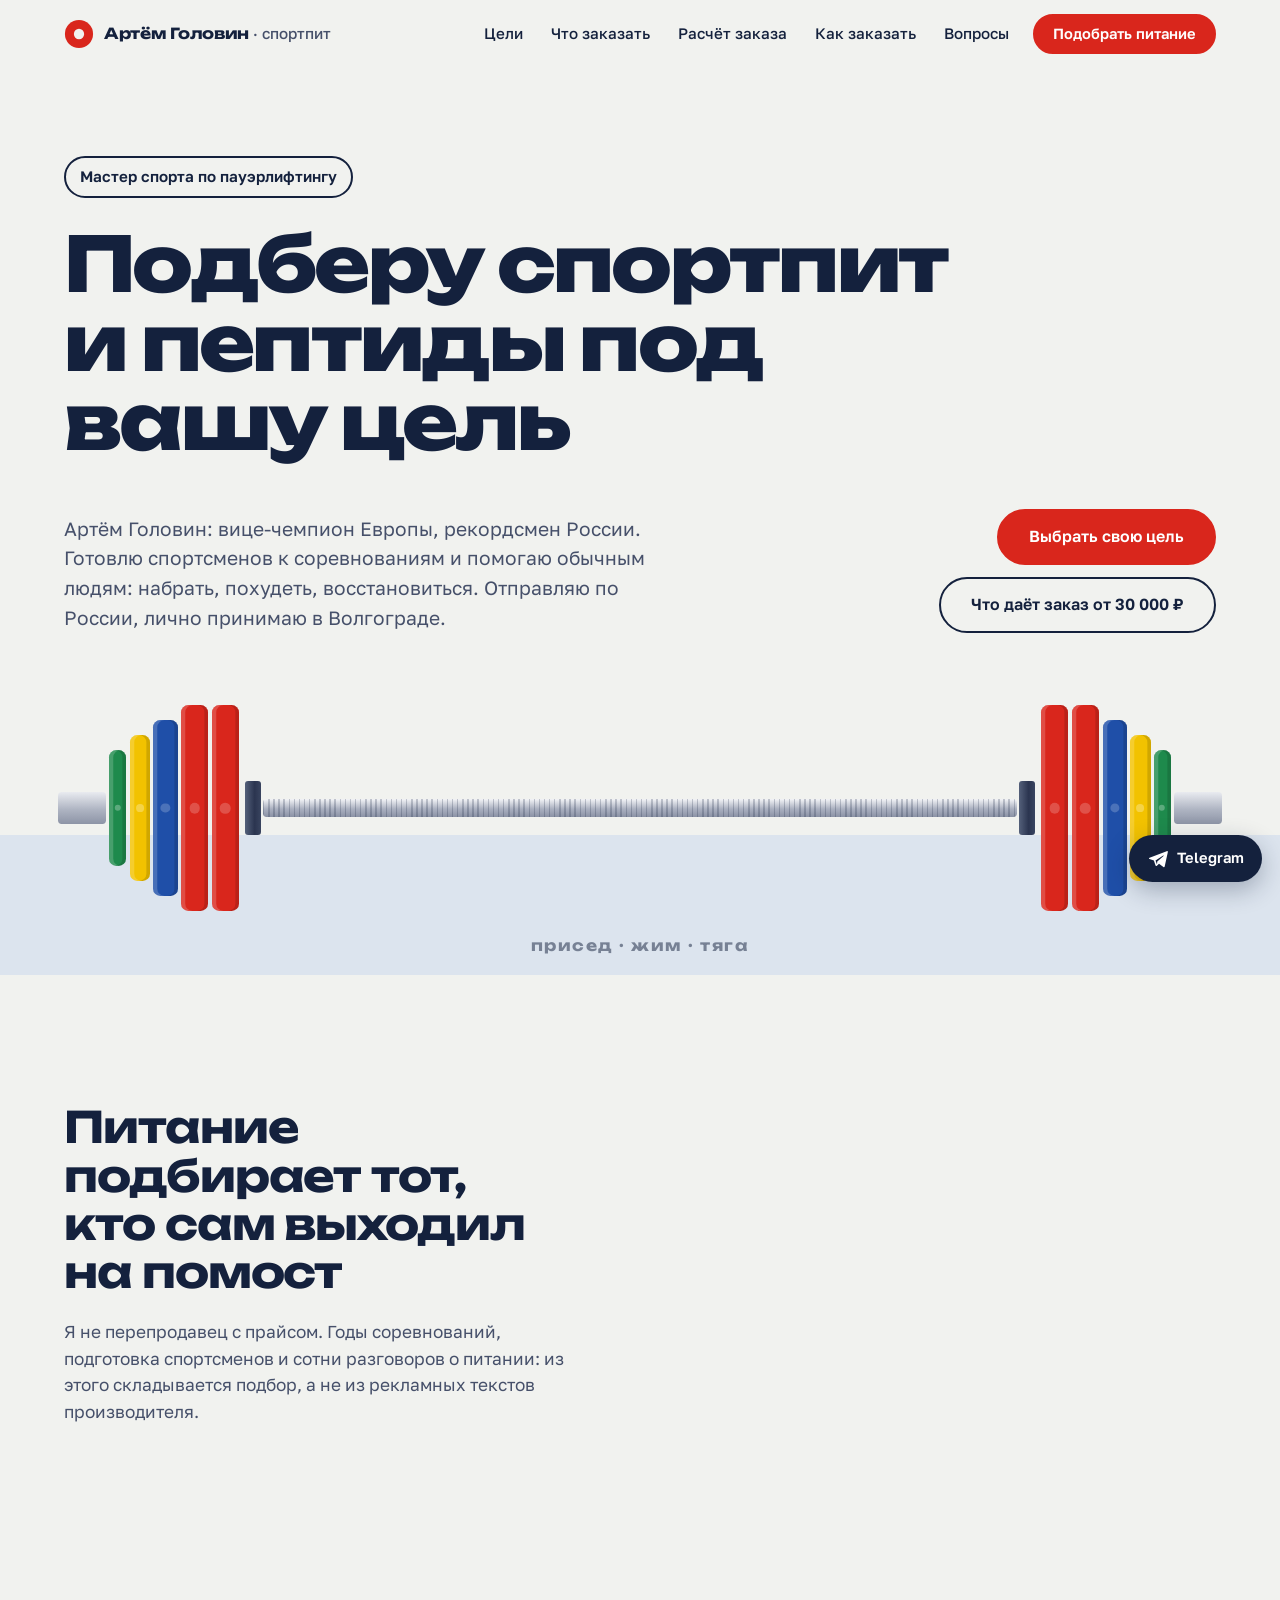
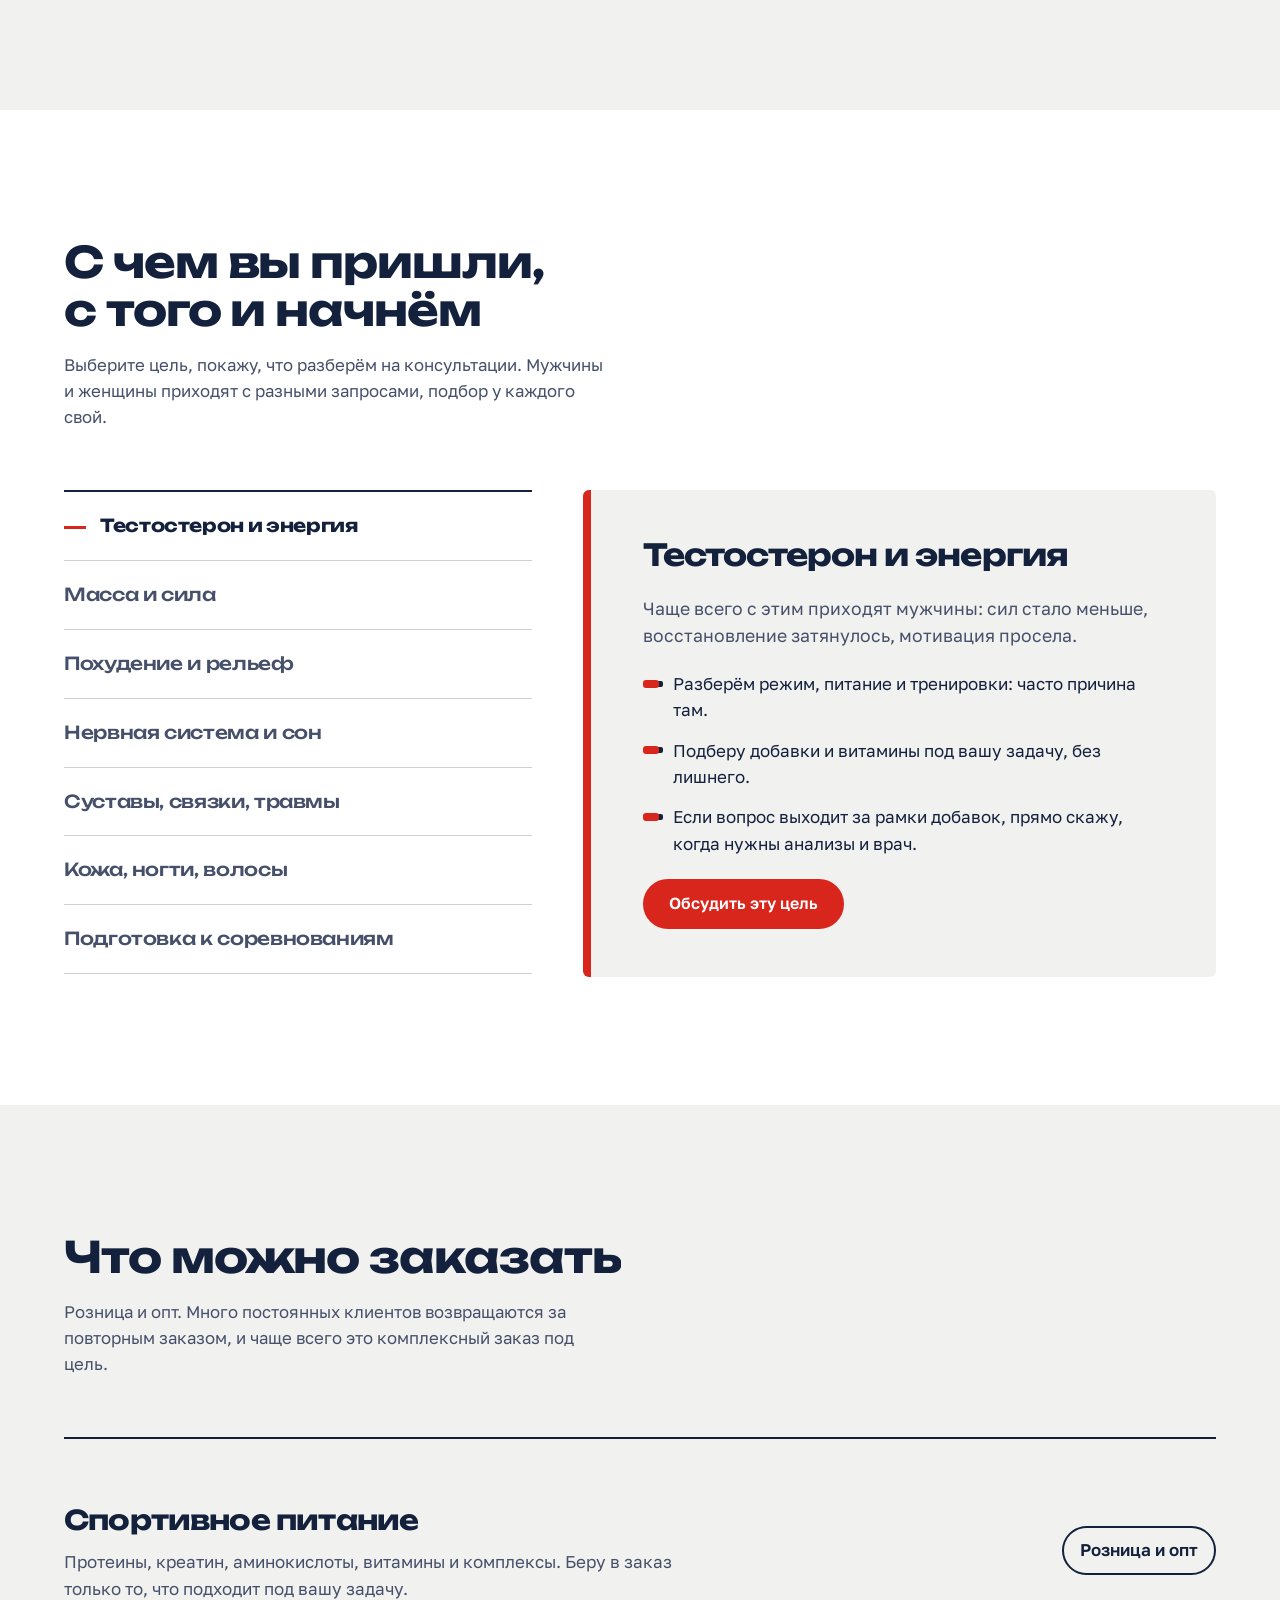
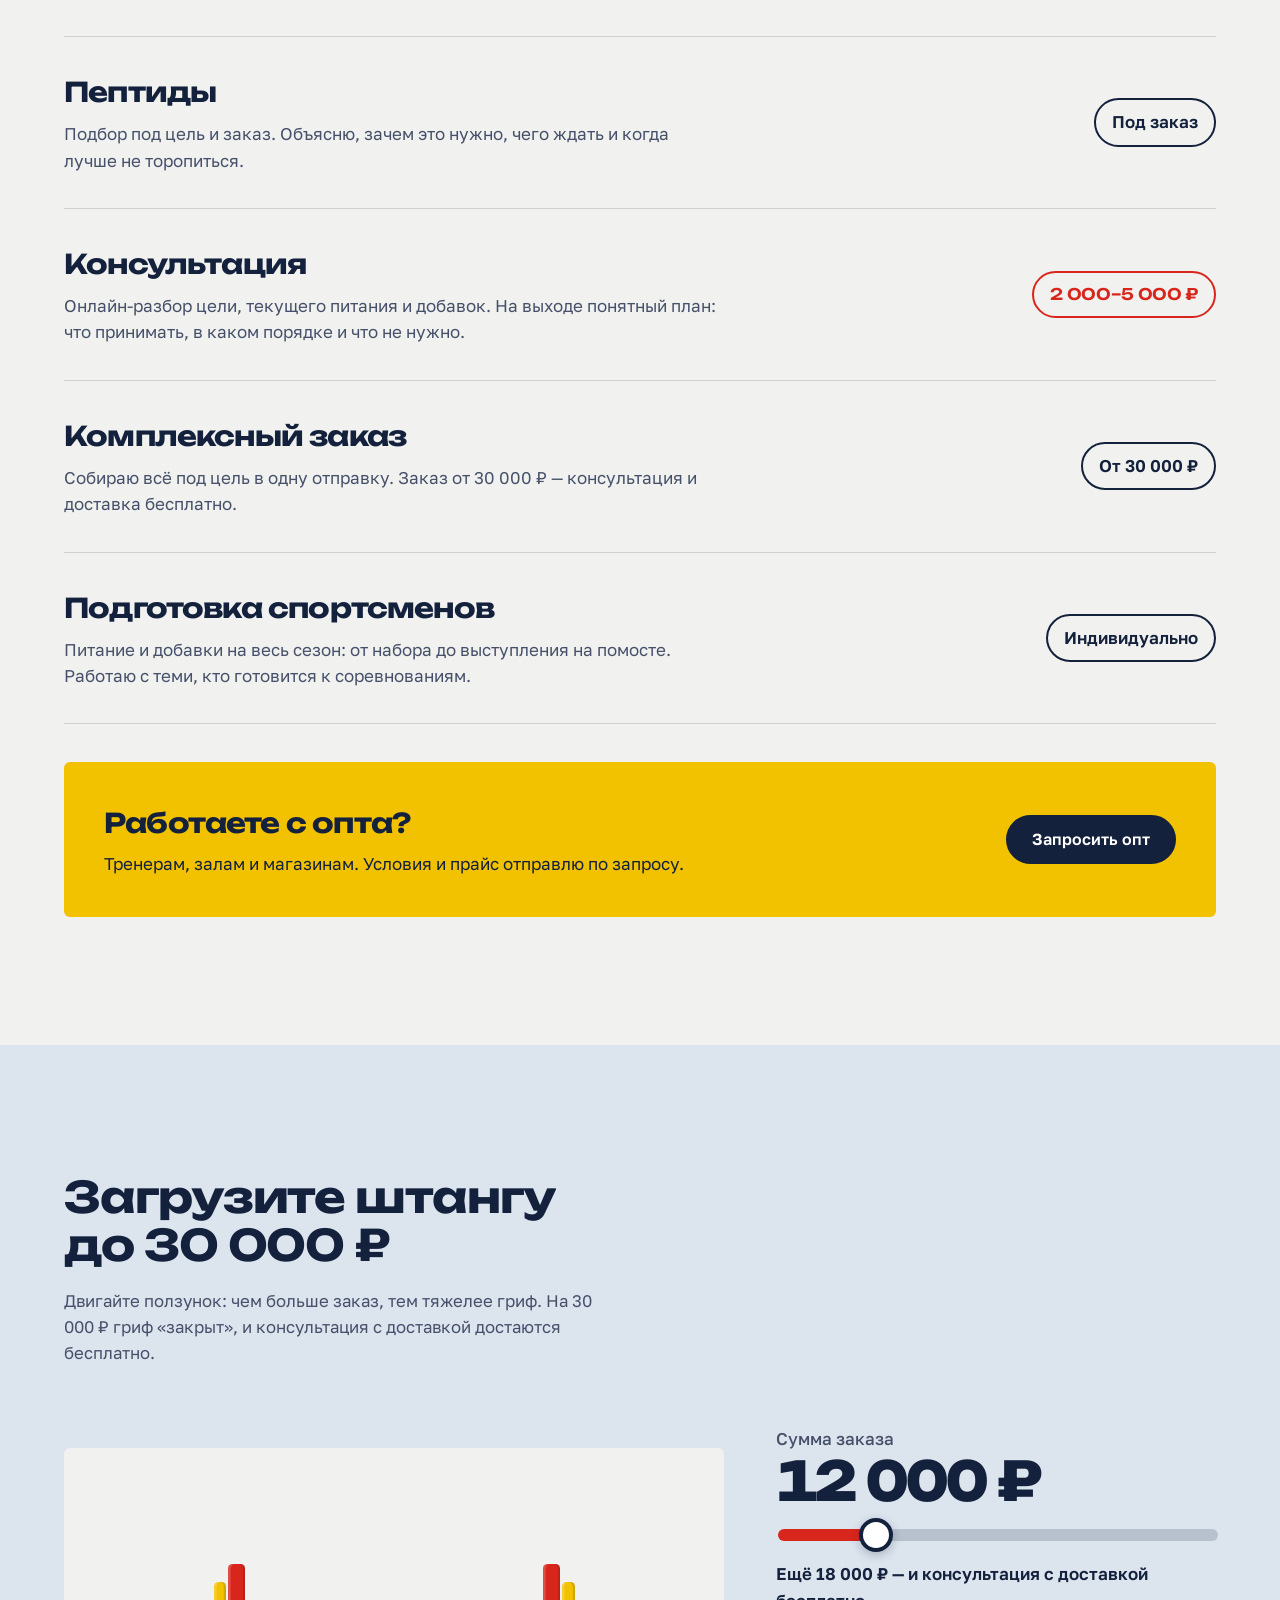
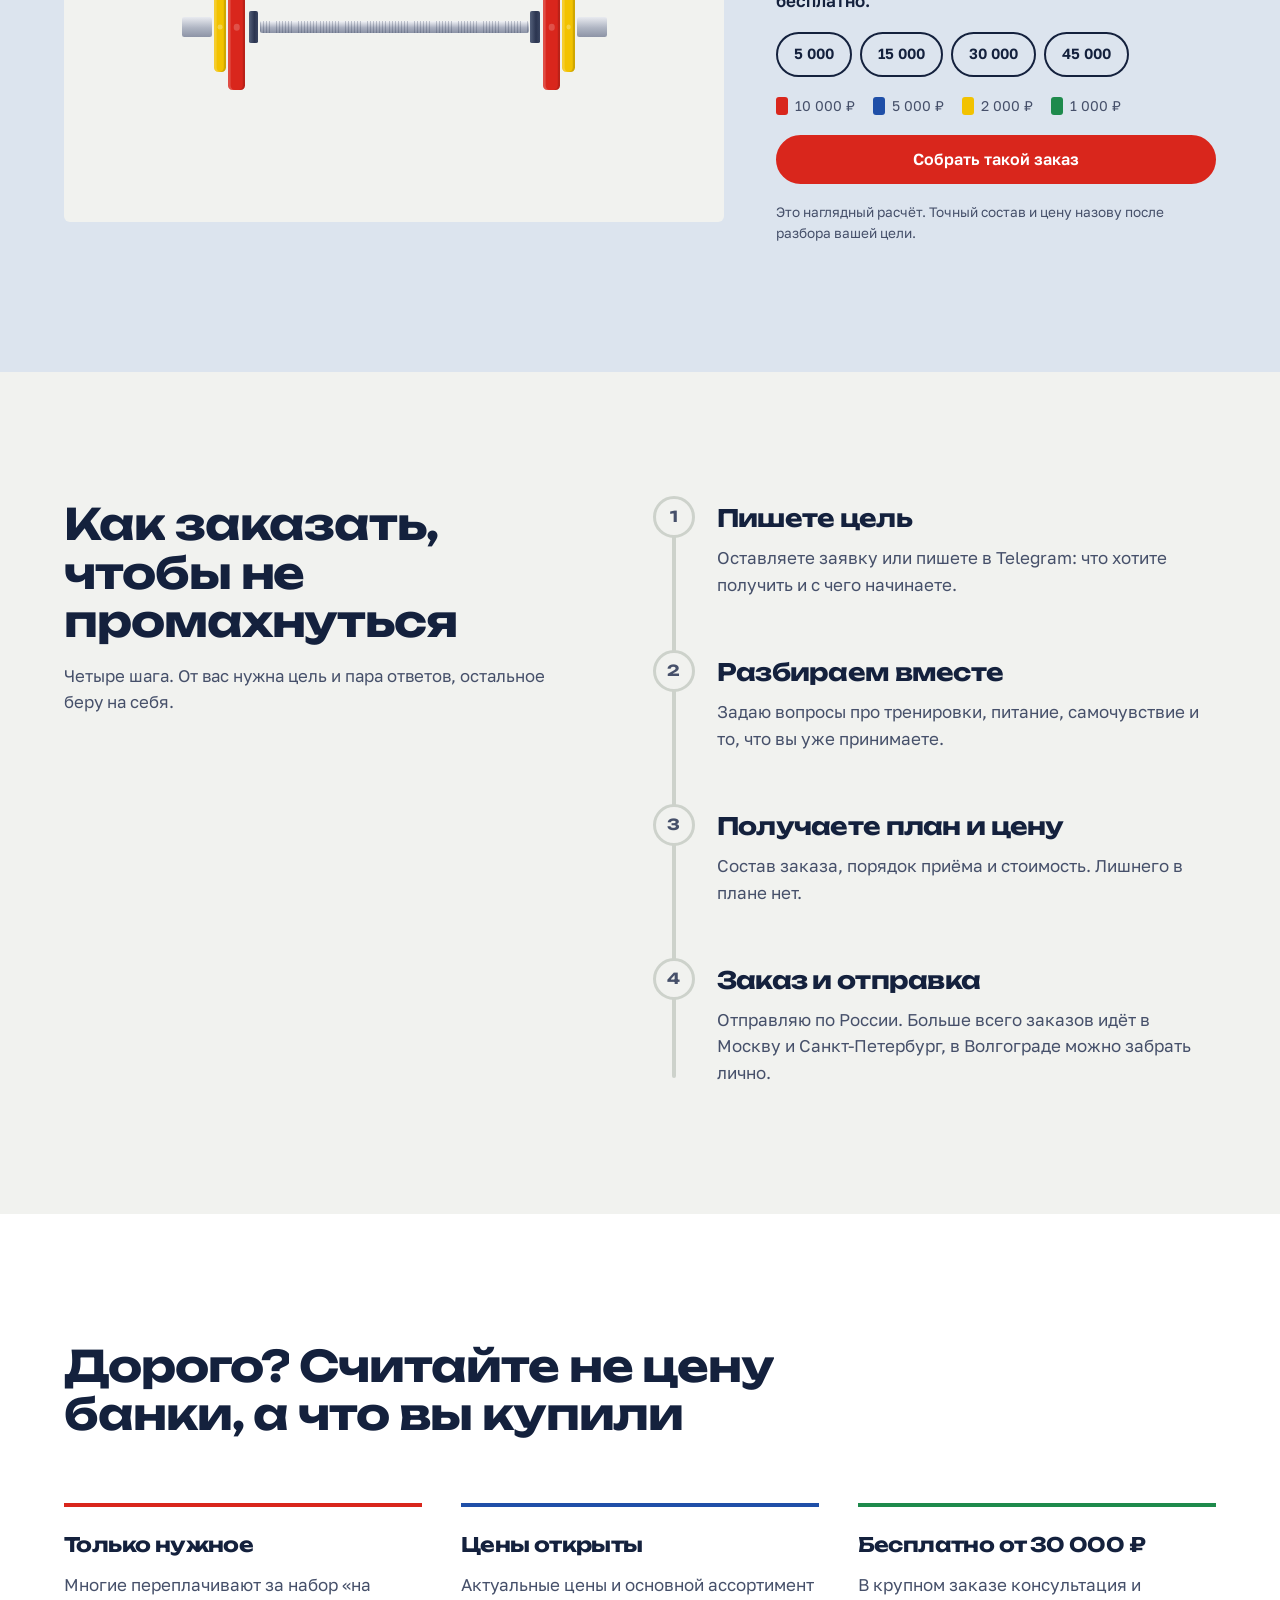
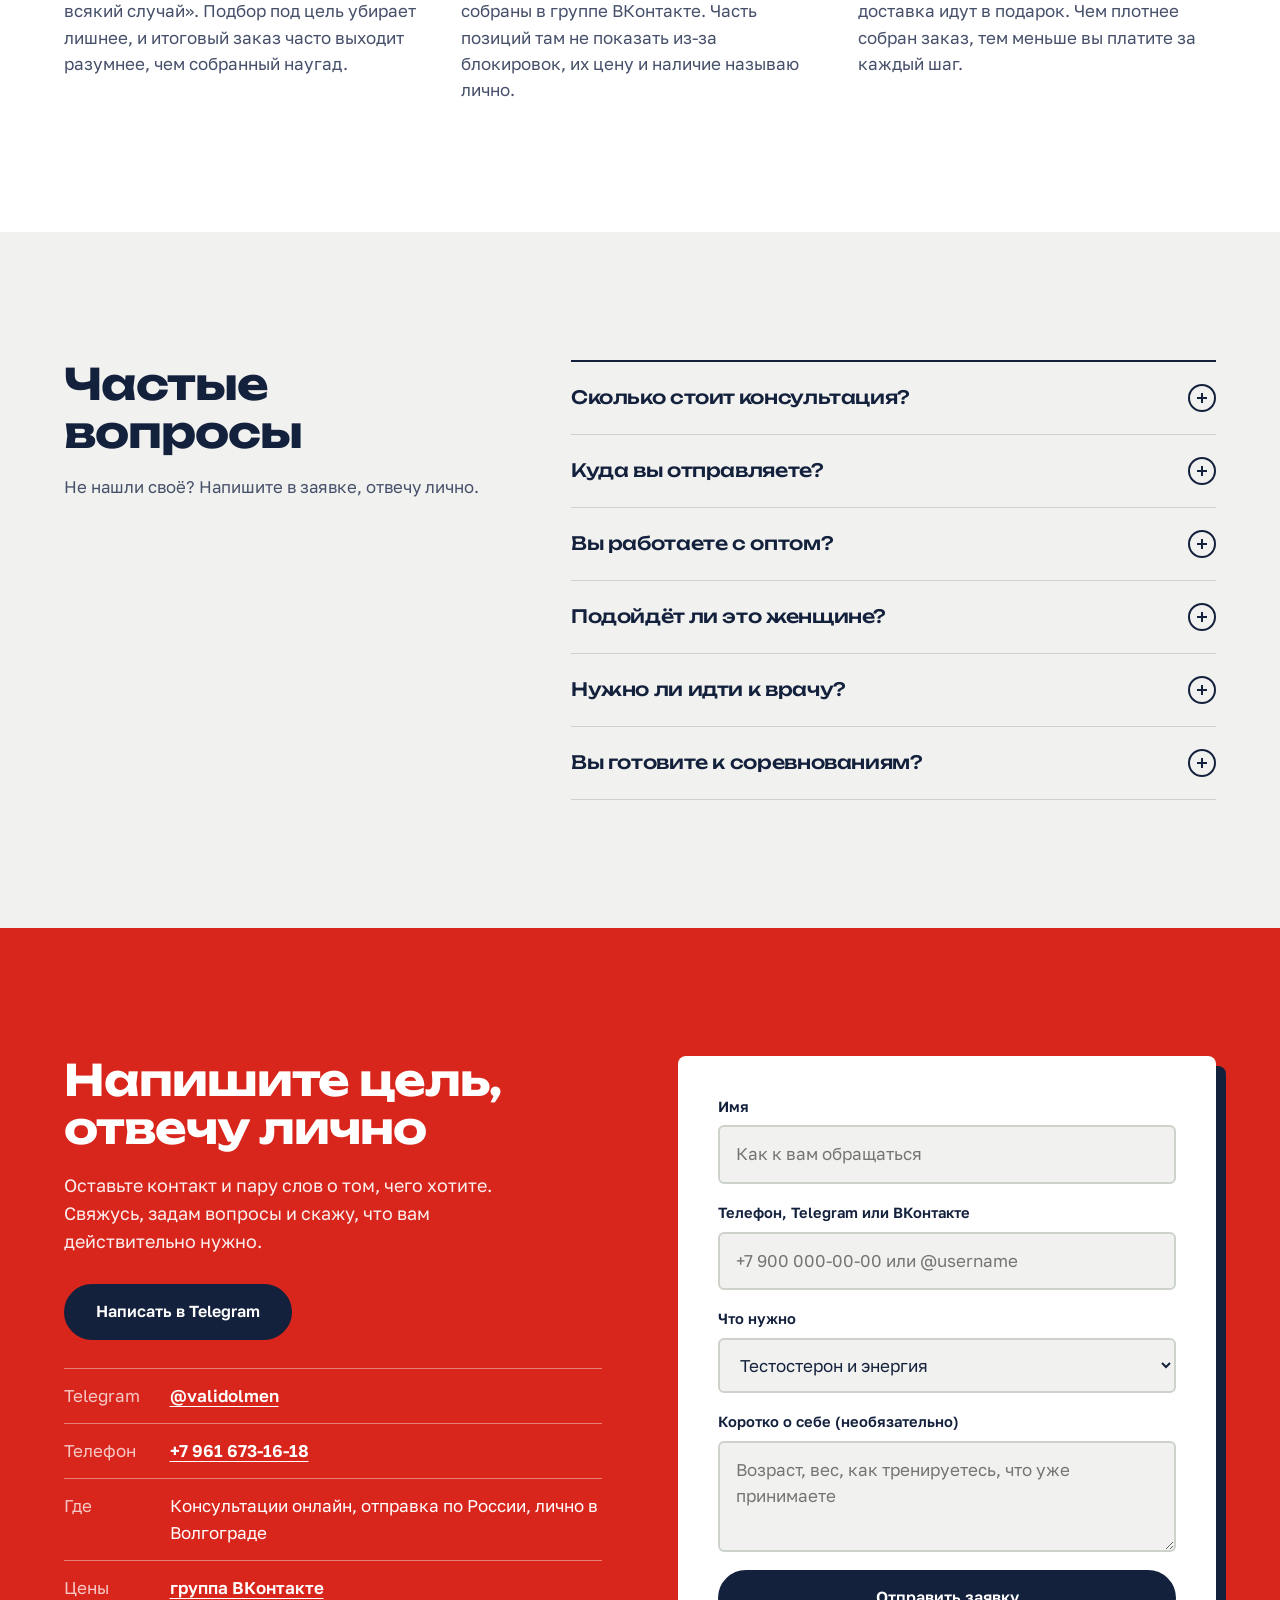
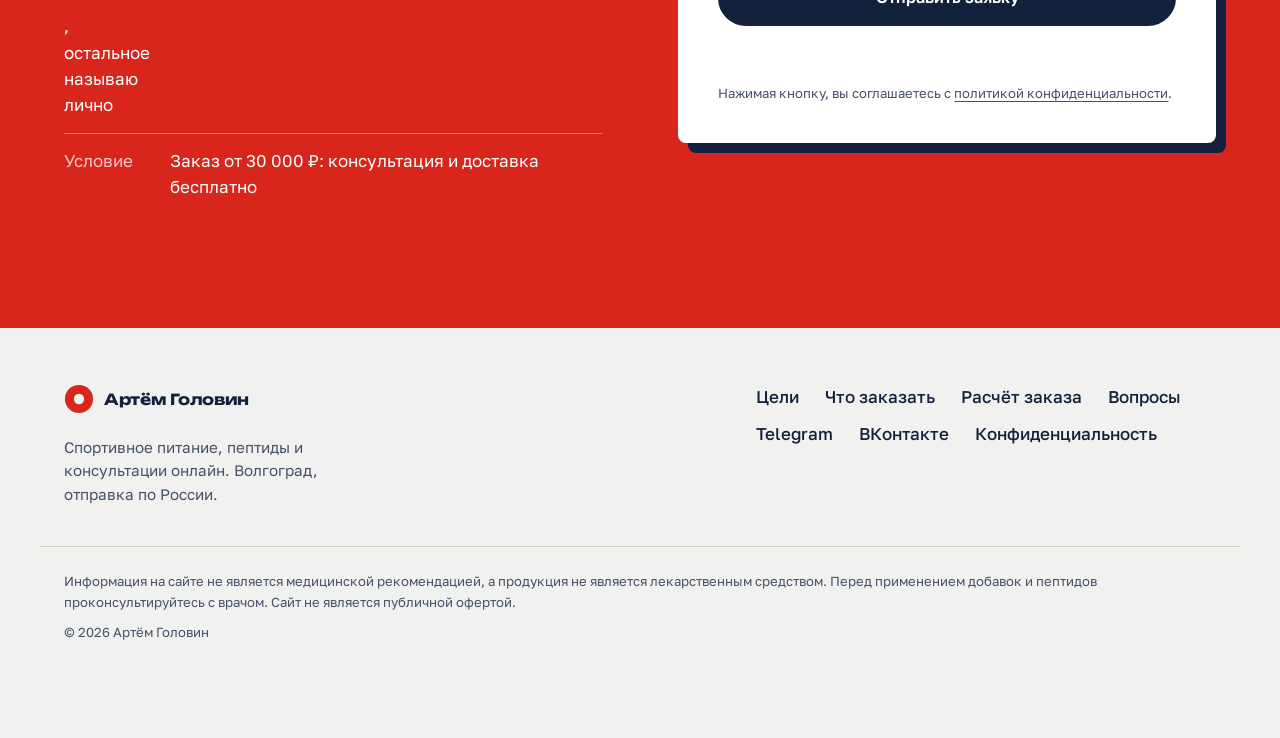
==== commit 4a457682: "edits: Telegram contact, online consultations, prices via VK" ====
--- a/index.html
+++ b/index.html
@@ -165,7 +165,7 @@
       <li class="row">
         <div class="row__main">
           <h3 class="row__name">Консультация</h3>
-          <p class="row__text">Разбор цели, текущего питания и добавок. На выходе понятный план: что принимать, в каком порядке и что не нужно.</p>
+          <p class="row__text">Онлайн-разбор цели, текущего питания и добавок. На выходе понятный план: что принимать, в каком порядке и что не нужно.</p>
         </div>
         <div class="row__side row__side--price">2 000–5 000 ₽</div>
       </li>
@@ -252,7 +252,7 @@
     <ol class="steps" id="steps">
       <li class="step">
         <h3 class="step__t">Пишете цель</h3>
-        <p>Оставляете заявку или пишете во ВКонтакте: что хотите получить и с чего начинаете.</p>
+        <p>Оставляете заявку или пишете в Telegram: что хотите получить и с чего начинаете.</p>
       </li>
       <li class="step">
         <h3 class="step__t">Разбираем вместе</h3>
@@ -260,7 +260,7 @@
       </li>
       <li class="step">
         <h3 class="step__t">Получаете план и цену</h3>
-        <p>Состав заказа, порядок приёма и актуальная стоимость. Лишнего в плане нет.</p>
+        <p>Состав заказа, порядок приёма и стоимость. Лишнего в плане нет.</p>
       </li>
       <li class="step">
         <h3 class="step__t">Заказ и отправка</h3>
@@ -280,8 +280,8 @@
         <p>Многие переплачивают за набор «на всякий случай». Подбор под цель убирает лишнее, и итоговый заказ часто выходит разумнее, чем собранный наугад.</p>
       </div>
       <div class="price-col">
-        <h3>Цена идёт за курсом</h3>
-        <p>Закупка привязана к курсу доллара, поэтому цены двигаются вместе с ним. Актуальную стоимость называю в день заказа, без сюрпризов.</p>
+        <h3>Цены открыты</h3>
+        <p>Актуальные цены и основной ассортимент собраны в группе ВКонтакте. Часть позиций там не показать из-за блокировок, их цену и наличие называю лично.</p>
       </div>
       <div class="price-col">
         <h3>Бесплатно от 30 000 ₽</h3>
@@ -334,9 +334,12 @@
     <div class="contact__text">
       <h2 class="hd">Напишите цель, отвечу лично</h2>
       <p class="contact__lead">Оставьте контакт и пару слов о том, чего хотите. Свяжусь, задам вопросы и скажу, что вам действительно нужно.</p>
+      <a href="https://t.me/validolmen" target="_blank" rel="noopener" class="btn btn--ink btn--lg contact__tg"><span>Написать в Telegram</span></a>
       <ul class="contact__list">
-        <li><span>Где</span> Волгоград лично, отправка по всей России</li>
-        <li><span>Группа</span> <a href="https://vk.com/turkst" target="_blank" rel="noopener">vk.com/turkst</a></li>
+        <li><span>Telegram</span> <a href="https://t.me/validolmen" target="_blank" rel="noopener">@validolmen</a></li>
+        <li><span>Телефон</span> <a href="tel:+79616731618">+7 961 673-16-18</a></li>
+        <li><span>Где</span> Консультации онлайн, отправка по России, лично в Волгограде</li>
+        <li><span>Цены</span> <a href="https://vk.com/turkst" target="_blank" rel="noopener">группа ВКонтакте</a>, остальное называю лично</li>
         <li><span>Условие</span> Заказ от 30 000 ₽: консультация и доставка бесплатно</li>
       </ul>
     </div>
@@ -386,13 +389,14 @@
         <svg class="logo__plate" viewBox="0 0 32 32" aria-hidden="true"><circle cx="16" cy="16" r="15" fill="currentColor"/><circle cx="16" cy="16" r="5.5" fill="var(--chalk)"/></svg>
         <span class="logo__text">Артём Головин</span>
       </a>
-      <p>Спортивное питание, пептиды и консультации. Волгоград, отправка по России.</p>
+      <p>Спортивное питание, пептиды и консультации онлайн. Волгоград, отправка по России.</p>
     </div>
     <nav class="footer__nav" aria-label="Нижнее меню">
       <a href="#goals">Цели</a>
       <a href="#services">Что заказать</a>
       <a href="#calc">Расчёт заказа</a>
       <a href="#faq">Вопросы</a>
+      <a href="https://t.me/validolmen" target="_blank" rel="noopener">Telegram</a>
       <a href="https://vk.com/turkst" target="_blank" rel="noopener">ВКонтакте</a>
       <a href="privacy.html">Конфиденциальность</a>
     </nav>
@@ -403,9 +407,9 @@
   </div>
 </footer>
 
-<a class="fab" href="https://vk.com/turkst" target="_blank" rel="noopener" aria-label="Группа ВКонтакте">
-  <svg viewBox="0 0 24 24" width="22" height="22" aria-hidden="true"><path fill="currentColor" d="M12.8 17.5C6.5 17.5 2.9 13.2 2.7 6h3.2c.1 5.3 2.4 7.5 4.3 8V6h3v4.6c1.8-.2 3.8-2.3 4.4-4.6h3c-.5 2.8-2.600 4.900-4.100 5.800 1.500.7 3.900 2.500 4.800 5.700h-3.300c-.7-2.200-2.400-3.900-4.800-4.100v4.100h-.4Z"/></svg>
-  <span>ВКонтакте</span>
+<a class="fab" href="https://t.me/validolmen" target="_blank" rel="noopener" aria-label="Написать в Telegram">
+  <svg viewBox="0 0 24 24" width="22" height="22" aria-hidden="true"><path fill="currentColor" d="M21.5 3.5 2.8 10.7c-.9.4-.9 1.100 0 1.400l4.700 1.500 1.800 5.600c.2.600.8.700 1.200.3l2.600-2.200 4.800 3.500c.6.400 1.200.2 1.400-.6L22.700 4.700c.2-1-.5-1.600-1.200-1.200ZM9.300 13.500l8.400-5.200c.4-.2.700 0 .4.300l-6.900 6.200-.3 3.200-1.600-4.500Z"/></svg>
+  <span>Telegram</span>
 </a>
 
 <script src="script.js"></script>
--- a/styles.css
+++ b/styles.css
@@ -462,3 +462,6 @@
   .js .hero__who, .js .hero__sub, .js .hero__actions, .js .hero__chalk { opacity: 1 !important; }
   .js .bar:not(.is-on) .plate, .js .bar:not(.is-on) .bar__collar, .js .bar:not(.is-on) .bar__end { opacity: 1 !important; }
 }
+
+.contact__tg { --bg: var(--ink); margin-top: 28px; }
+.contact__tg + .contact__list { margin-top: 28px; }
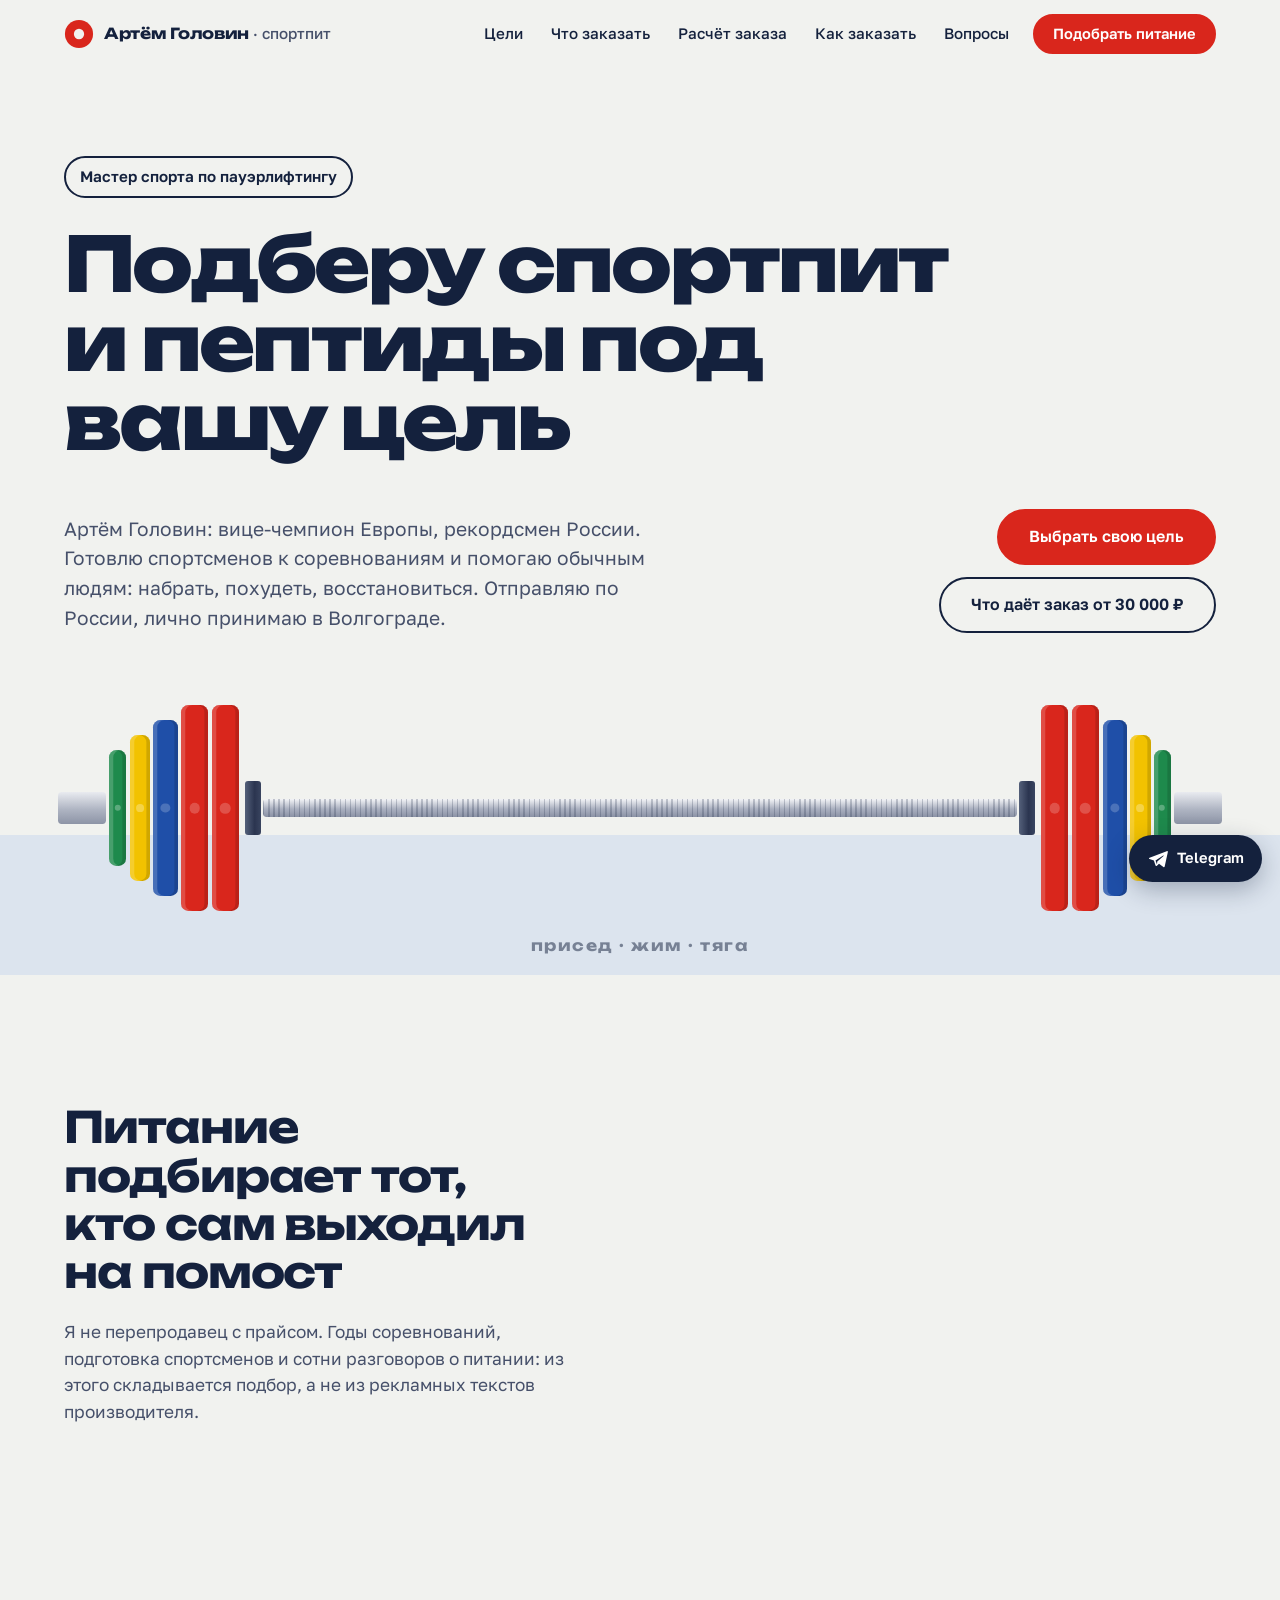
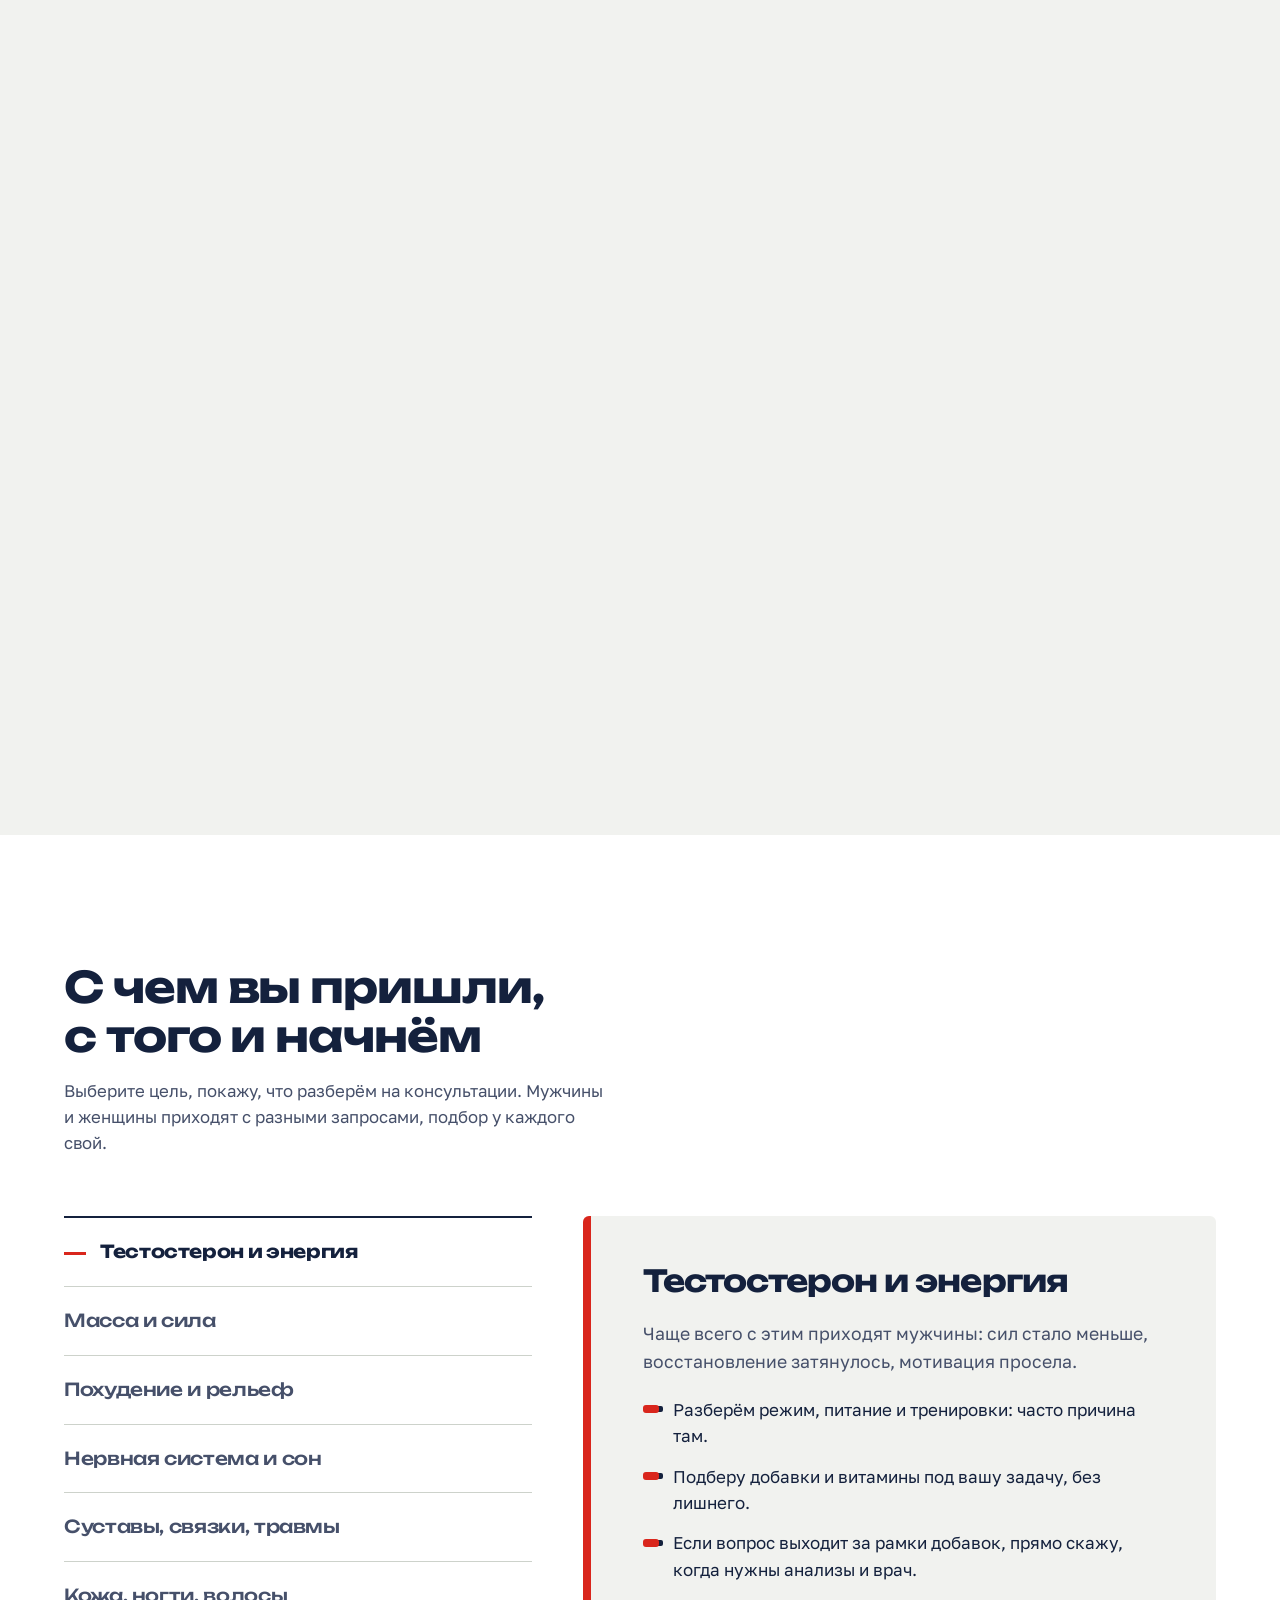
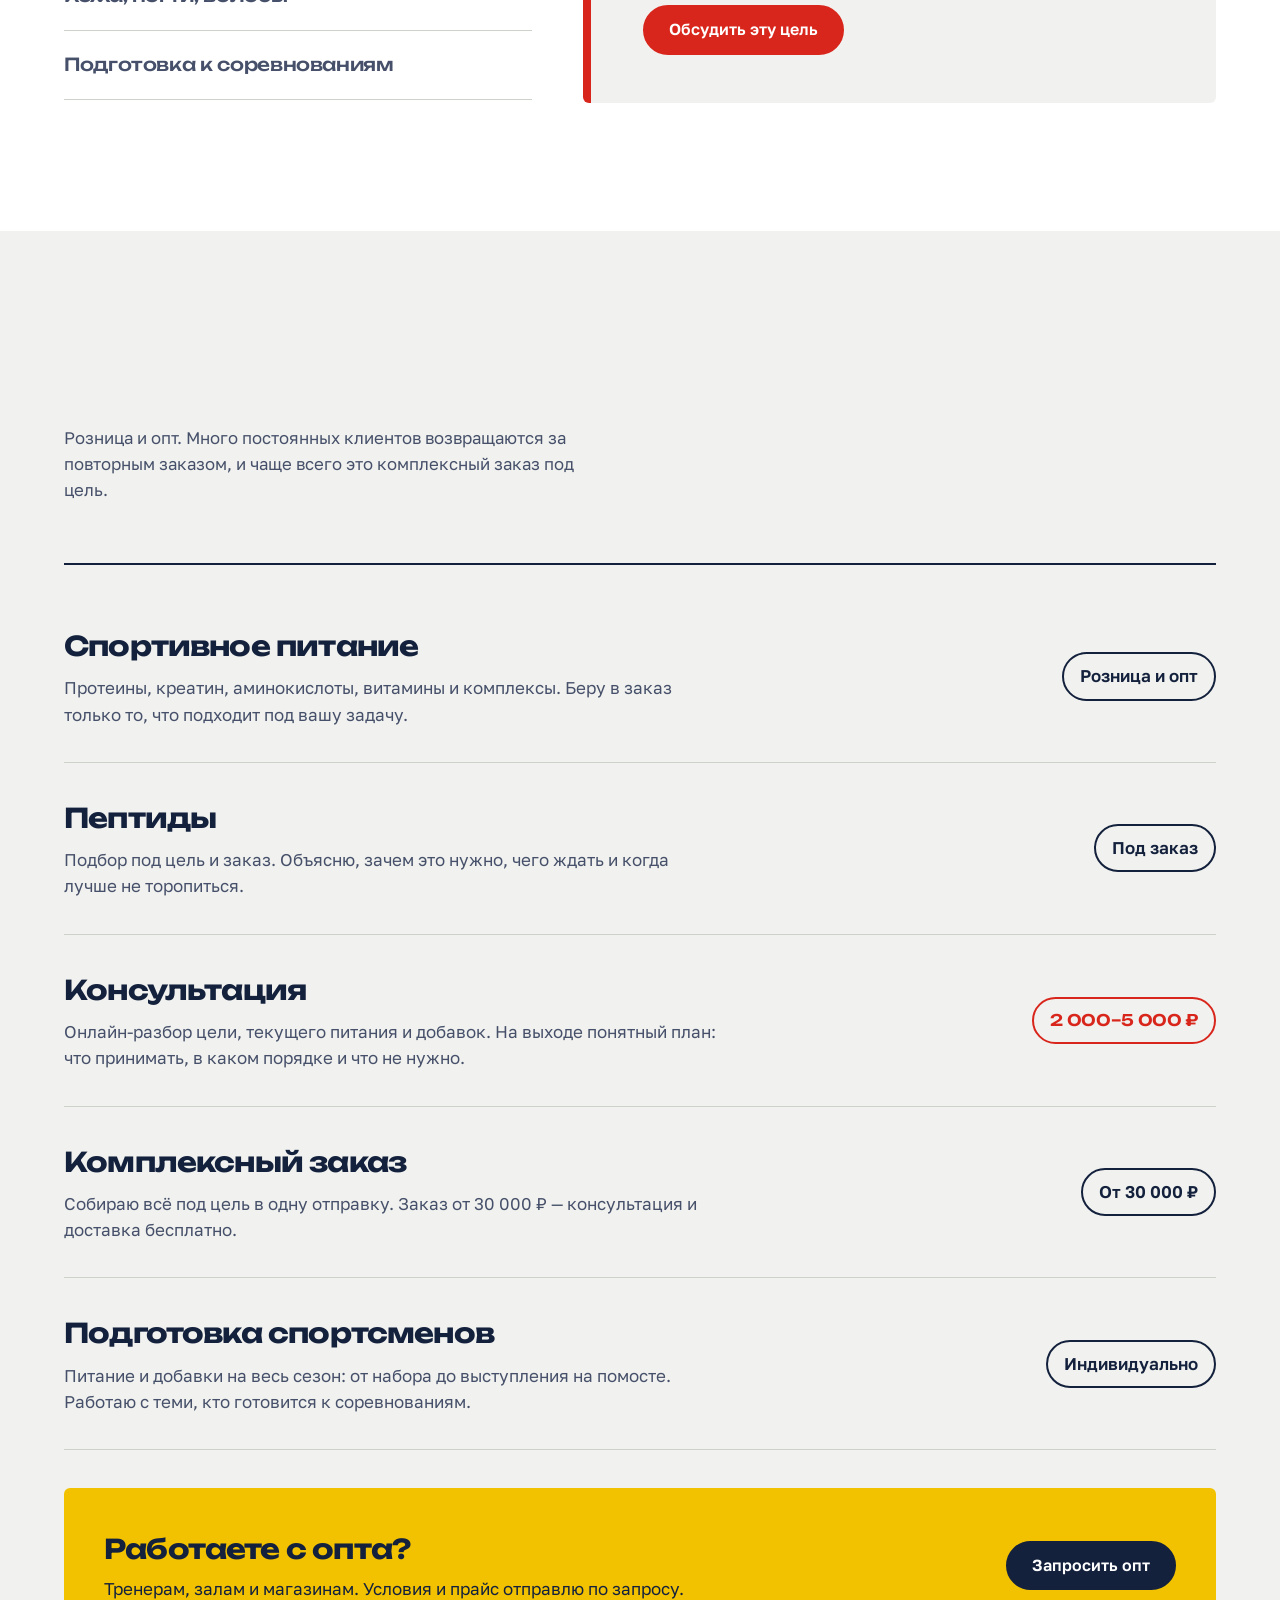
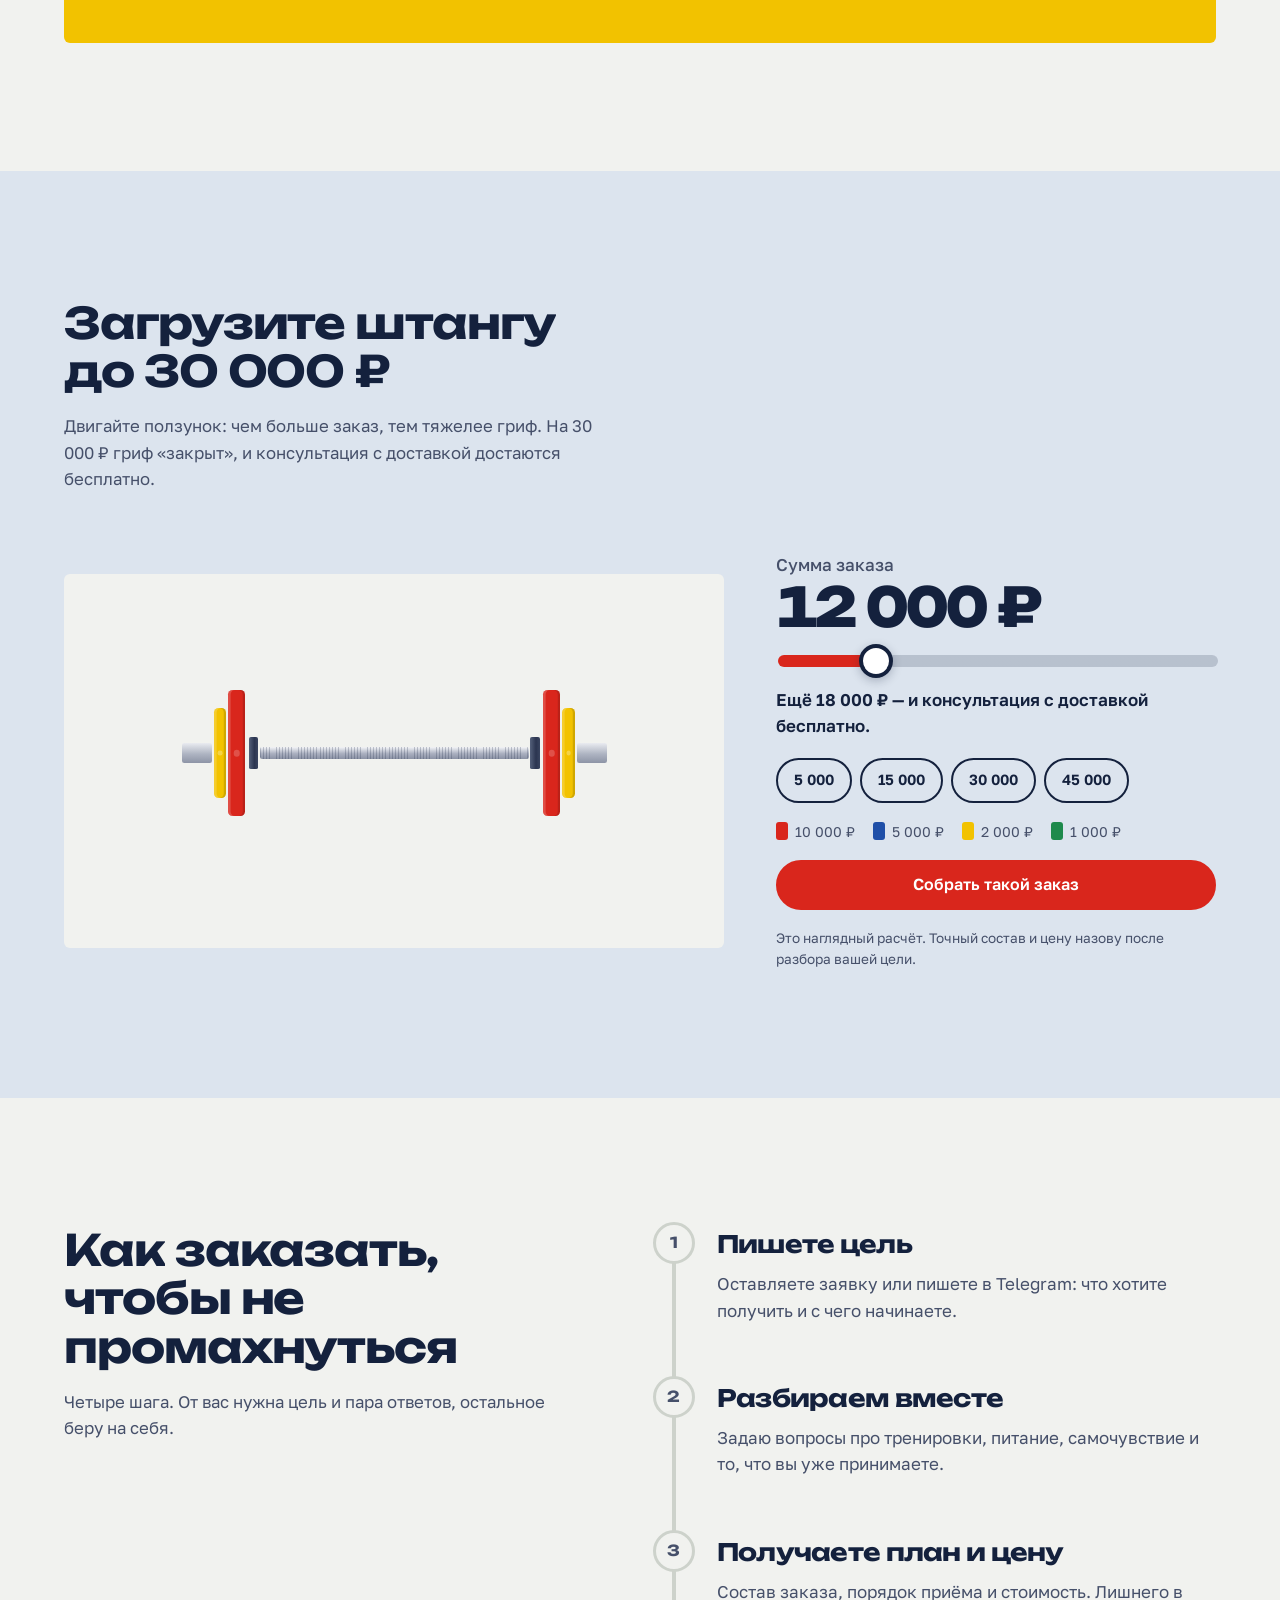
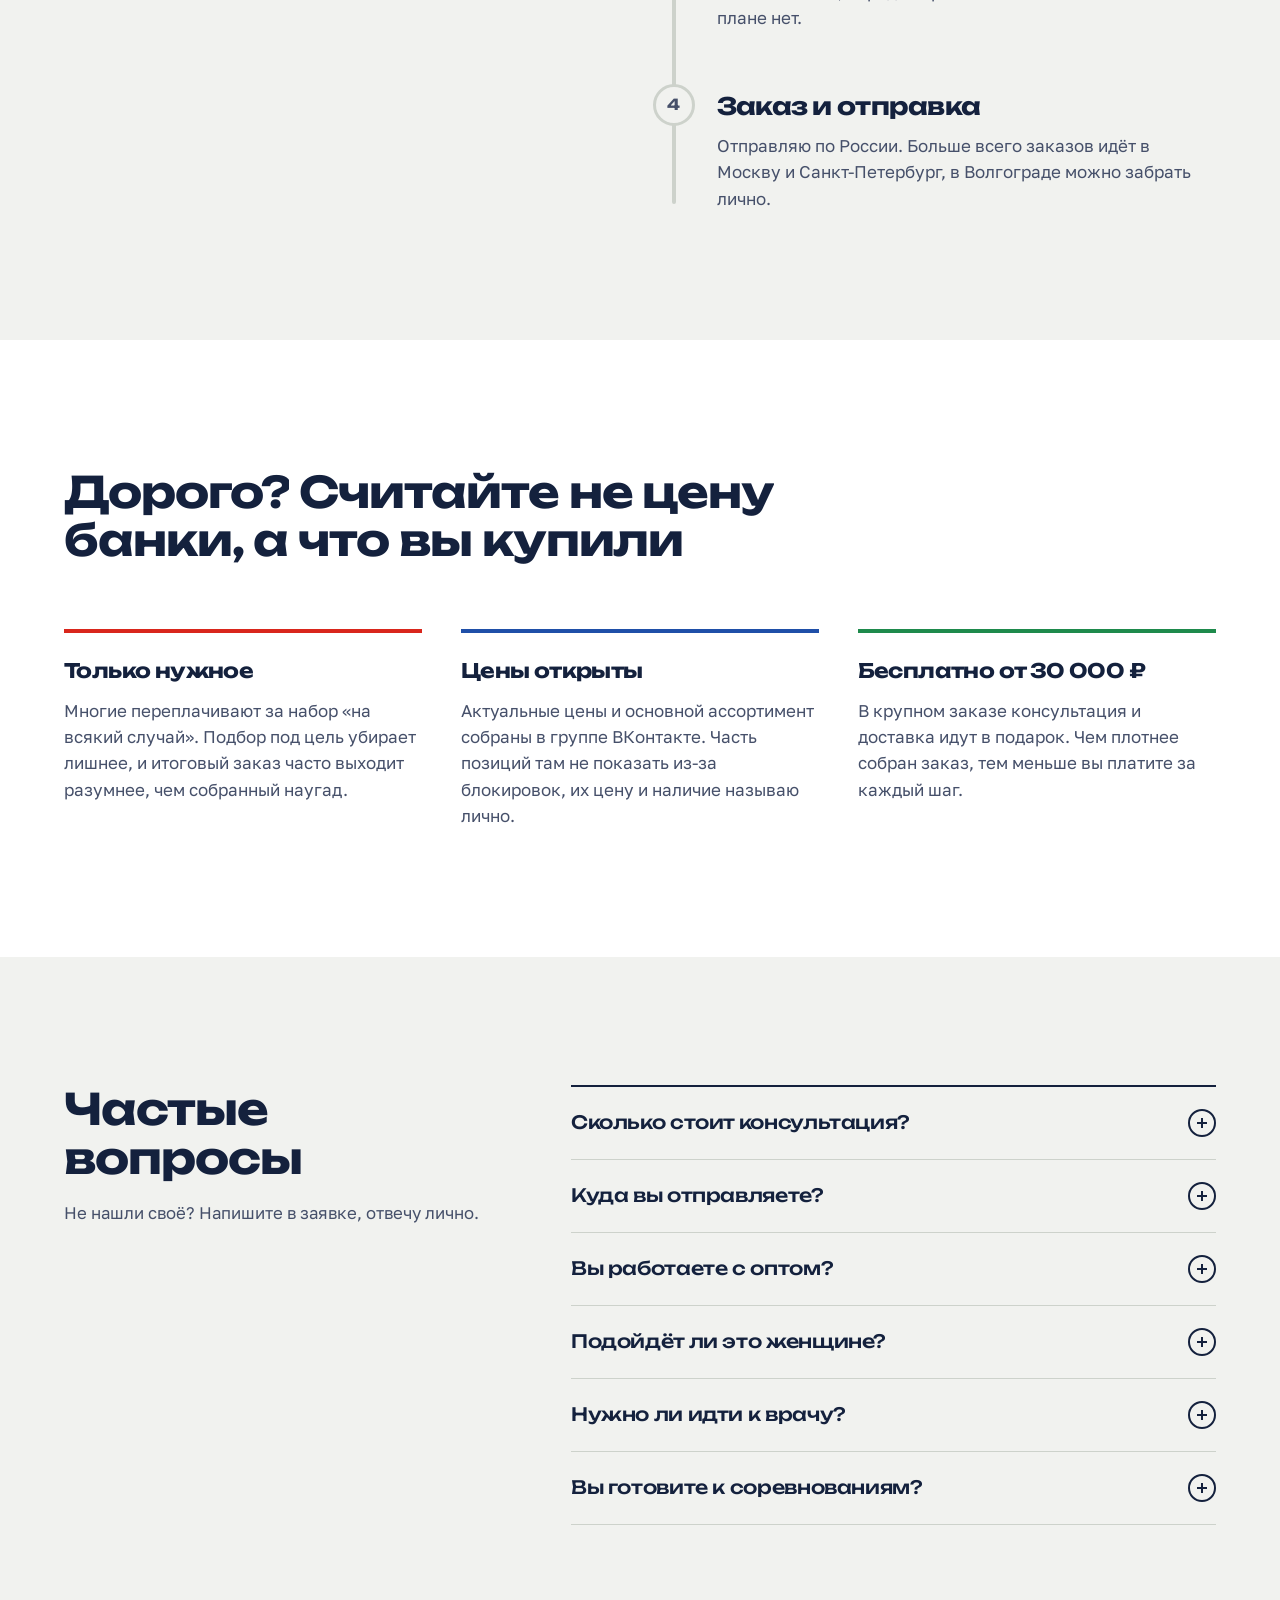
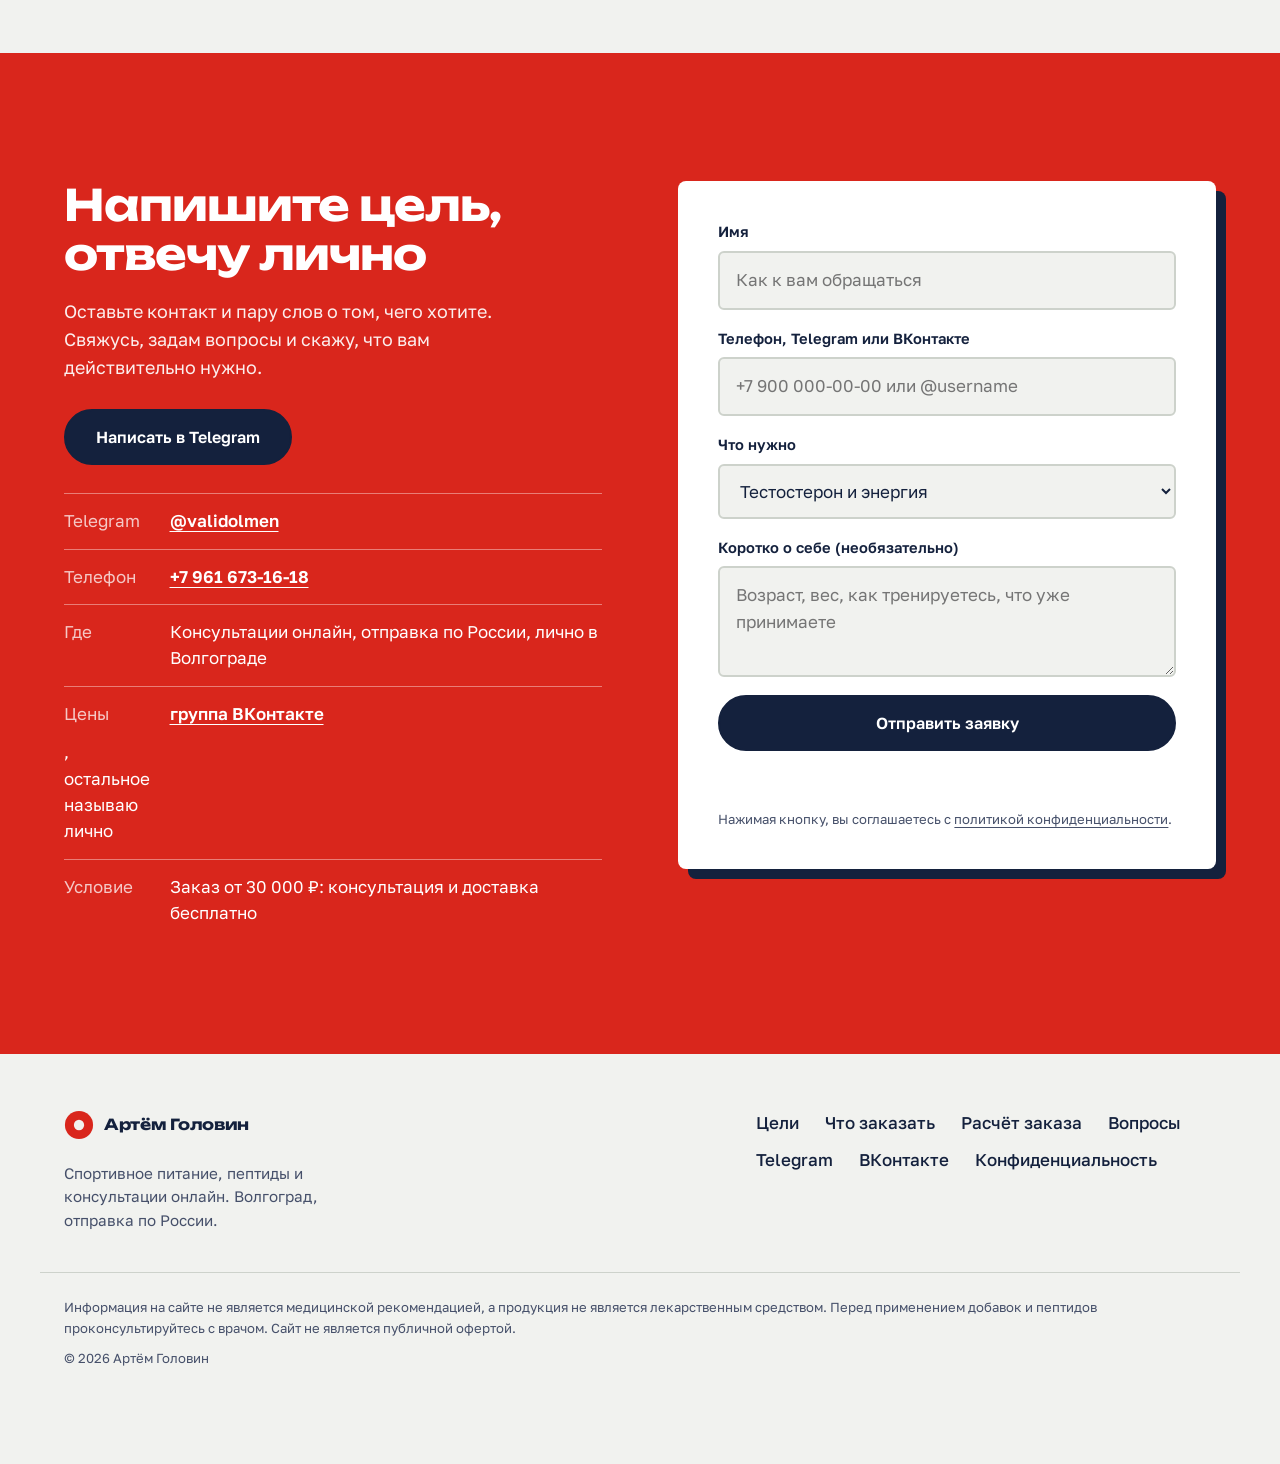
==== commit 1aae5e6d: "add client photos: bench, medal; update credentials" ====
--- a/index.html
+++ b/index.html
@@ -66,6 +66,7 @@
 <!-- ================= PROTOCOL ================= -->
 <section class="sec sec--about" id="about">
   <div class="container about">
+    <div class="about__top">
     <div class="about__head">
       <h2 class="hd">Питание подбирает тот, кто сам выходил на помост</h2>
       <p class="about__lead">Я не перепродавец с прайсом. Годы соревнований, подготовка спортсменов и сотни разговоров о питании: из этого складывается подбор, а не из рекламных текстов производителя.</p>
@@ -78,7 +79,7 @@
       </div>
       <div class="protocol__row" role="row">
         <span class="protocol__k" role="cell">Дисциплина</span>
-        <span class="protocol__v" role="cell">Пауэрлифтинг: присед, жим, тяга</span>
+        <span class="protocol__v" role="cell">Пауэрлифтинг, жим лёжа в экипировке</span>
       </div>
       <div class="protocol__row" role="row">
         <span class="protocol__k" role="cell">Звание</span>
@@ -86,7 +87,7 @@
       </div>
       <div class="protocol__row" role="row">
         <span class="protocol__k" role="cell">Европа</span>
-        <span class="protocol__v" role="cell">Вице-чемпион Европы</span>
+        <span class="protocol__v" role="cell">Вице-чемпион Европы, 2019, Тампере</span>
       </div>
       <div class="protocol__row" role="row">
         <span class="protocol__k" role="cell">Россия</span>
@@ -94,12 +95,24 @@
       </div>
       <div class="protocol__row" role="row">
         <span class="protocol__k" role="cell">Сборная</span>
-        <span class="protocol__v" role="cell">Бывший член сборной</span>
+        <span class="protocol__v" role="cell">Бывший член сборной России</span>
       </div>
       <div class="protocol__row" role="row">
         <span class="protocol__k" role="cell">Сейчас</span>
         <span class="protocol__v" role="cell">Готовлю спортсменов к соревнованиям, консультирую обычных людей</span>
       </div>
+    </div>
+    </div>
+
+    <div class="proof">
+      <figure class="proof__photo wipe">
+        <img src="img/bench.jpg" width="960" height="624" alt="Артём Головин выполняет жим лёжа на чемпионате Европы" loading="lazy">
+        <figcaption>На помосте чемпионата Европы</figcaption>
+      </figure>
+      <figure class="proof__medal wipe">
+        <img src="img/medal.jpg" width="640" height="853" alt="Медаль чемпионата Европы 2019, Тампере, жим лёжа в экипировке" loading="lazy">
+        <figcaption>Медаль чемпионата Европы 2019, жим лёжа в экипировке</figcaption>
+      </figure>
     </div>
   </div>
 </section>
--- a/styles.css
+++ b/styles.css
@@ -191,7 +191,7 @@
 @keyframes plateDrop { from { transform: translateY(-9em) scale(.92); opacity: 0; } }
 
 /* ===== PROTOCOL ===== */
-.about { display: grid; grid-template-columns: minmax(0, 1fr) minmax(0, 1.05fr); gap: clamp(32px, 6vw, 96px); align-items: start; }
+.about__top { display: grid; grid-template-columns: minmax(0, 1fr) minmax(0, 1.05fr); gap: clamp(32px, 6vw, 96px); align-items: start; }
 .about__head { position: sticky; top: calc(var(--header-h) + 24px); }
 .about__lead { margin-top: 22px; color: var(--ink-soft); font-size: 1.08rem; max-width: 46ch; }
 .protocol { background: var(--paper); border: 2px solid var(--ink); border-radius: 6px; padding: 0 clamp(18px, 3vw, 32px) 10px; box-shadow: 10px 10px 0 var(--red); }
@@ -417,7 +417,7 @@
   .header.menu-open { background: var(--chalk); }
 }
 @media (max-width: 900px) {
-  .hero__lower, .about, .goals, .calc, .how, .faq, .contact { grid-template-columns: minmax(0, 1fr); }
+  .hero__lower, .about__top, .goals, .calc, .how, .faq, .contact { grid-template-columns: minmax(0, 1fr); }
   .hero__actions { justify-content: flex-start; }
   .about__head, .how__head, .faq__head { position: static; }
   .price-cols { grid-template-columns: minmax(0, 1fr); }
@@ -465,3 +465,11 @@
 
 .contact__tg { --bg: var(--ink); margin-top: 28px; }
 .contact__tg + .contact__list { margin-top: 28px; }
+
+.proof { display: grid; grid-template-columns: minmax(0, 1.5fr) minmax(0, 1fr); gap: clamp(16px, 3vw, 40px); margin-top: clamp(24px, 4vw, 56px); align-items: start; }
+.proof figure { margin: 0; }
+.proof img { width: 100%; height: auto; border-radius: 6px; object-fit: cover; }
+.proof__photo img { aspect-ratio: 960 / 624; }
+.proof__medal img { aspect-ratio: 3 / 4; }
+.proof figcaption { margin-top: 10px; font-size: .9rem; color: var(--ink-soft); }
+@media (max-width: 700px) { .proof { grid-template-columns: minmax(0, 1fr); } .proof__medal { max-width: 360px; } }
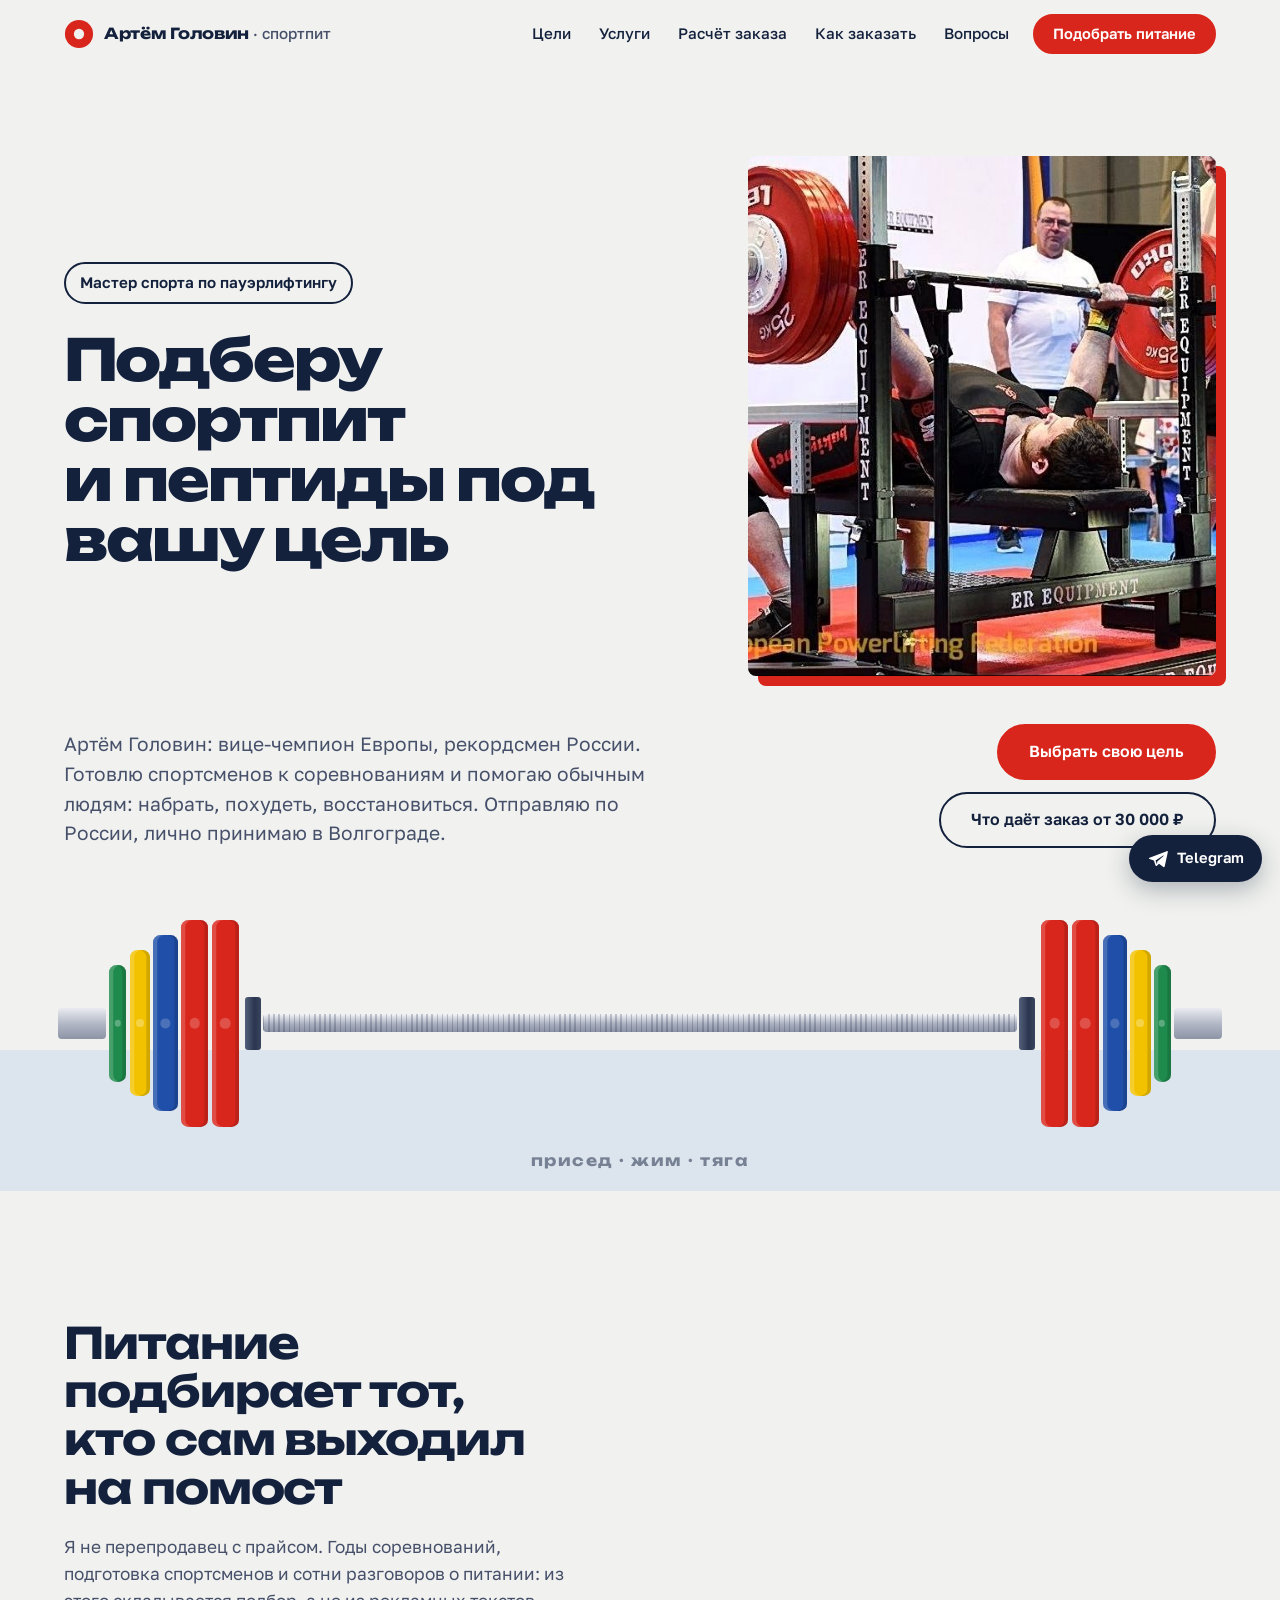
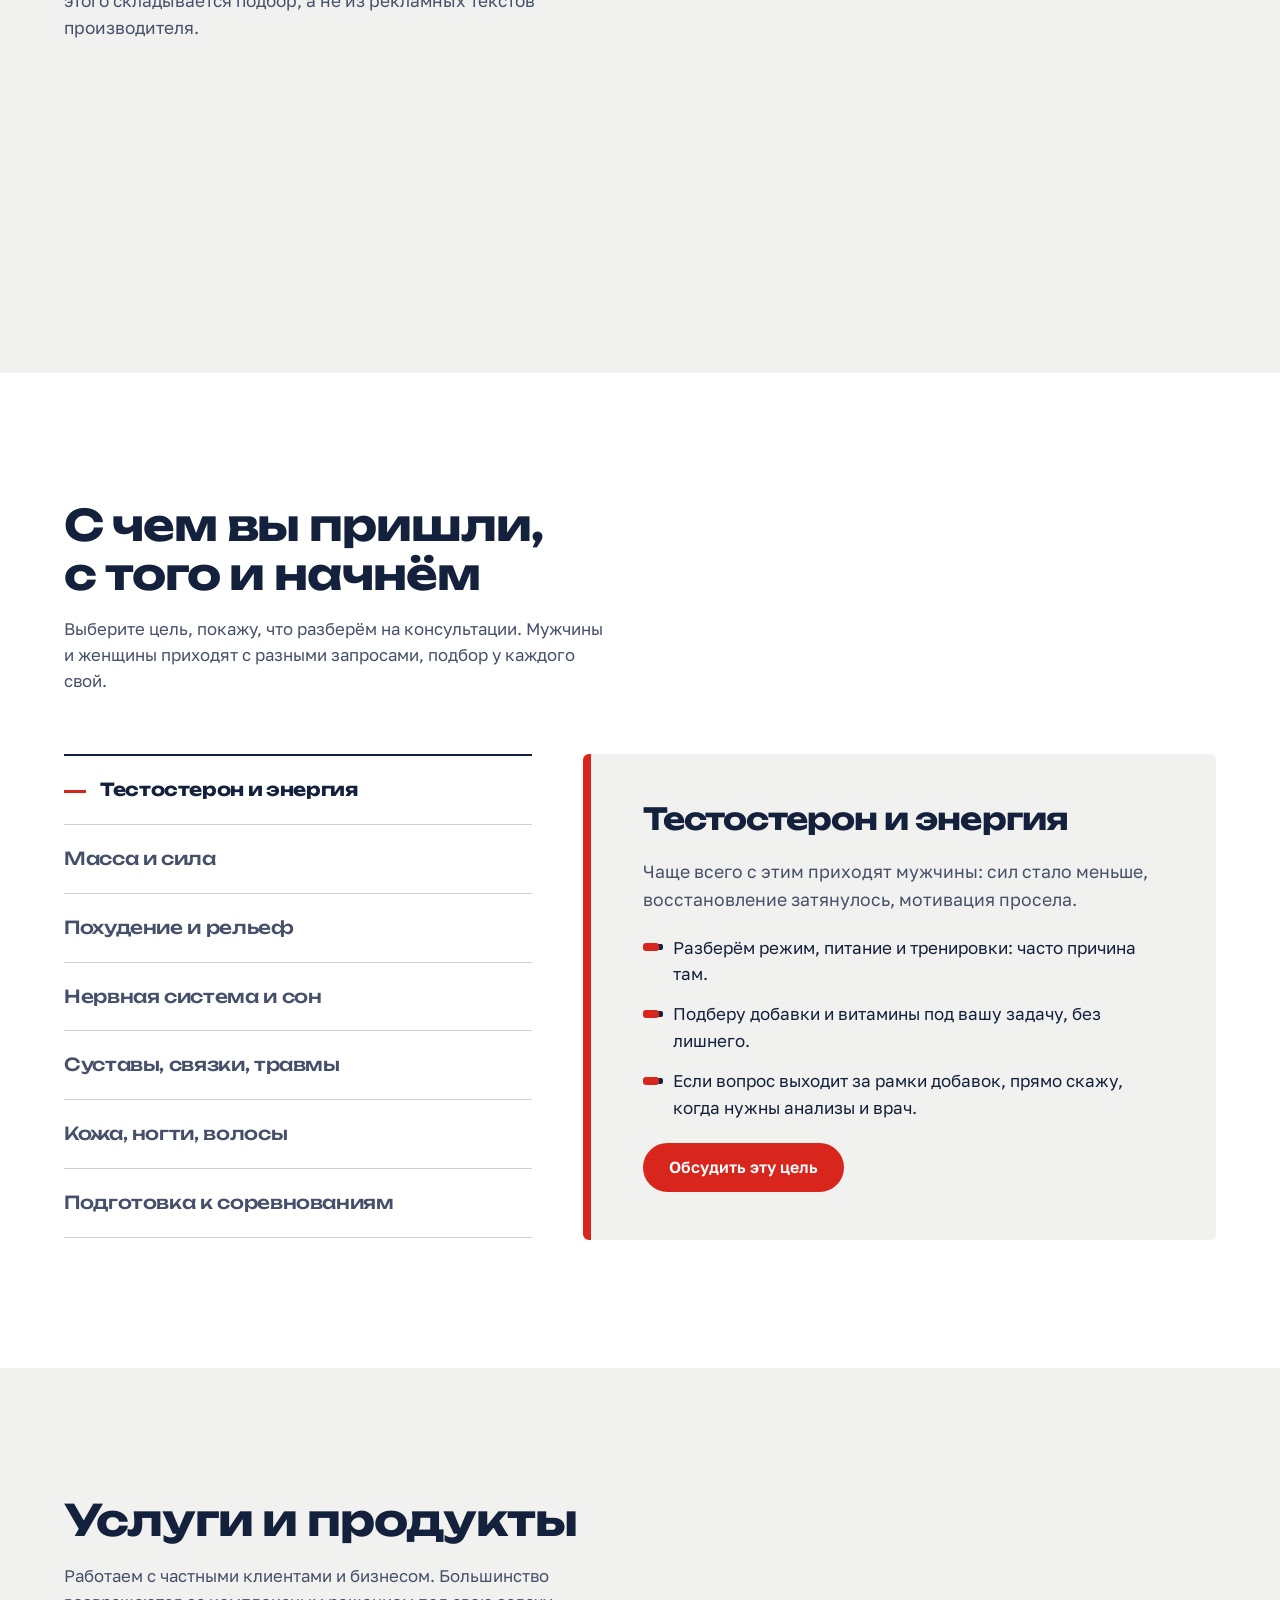
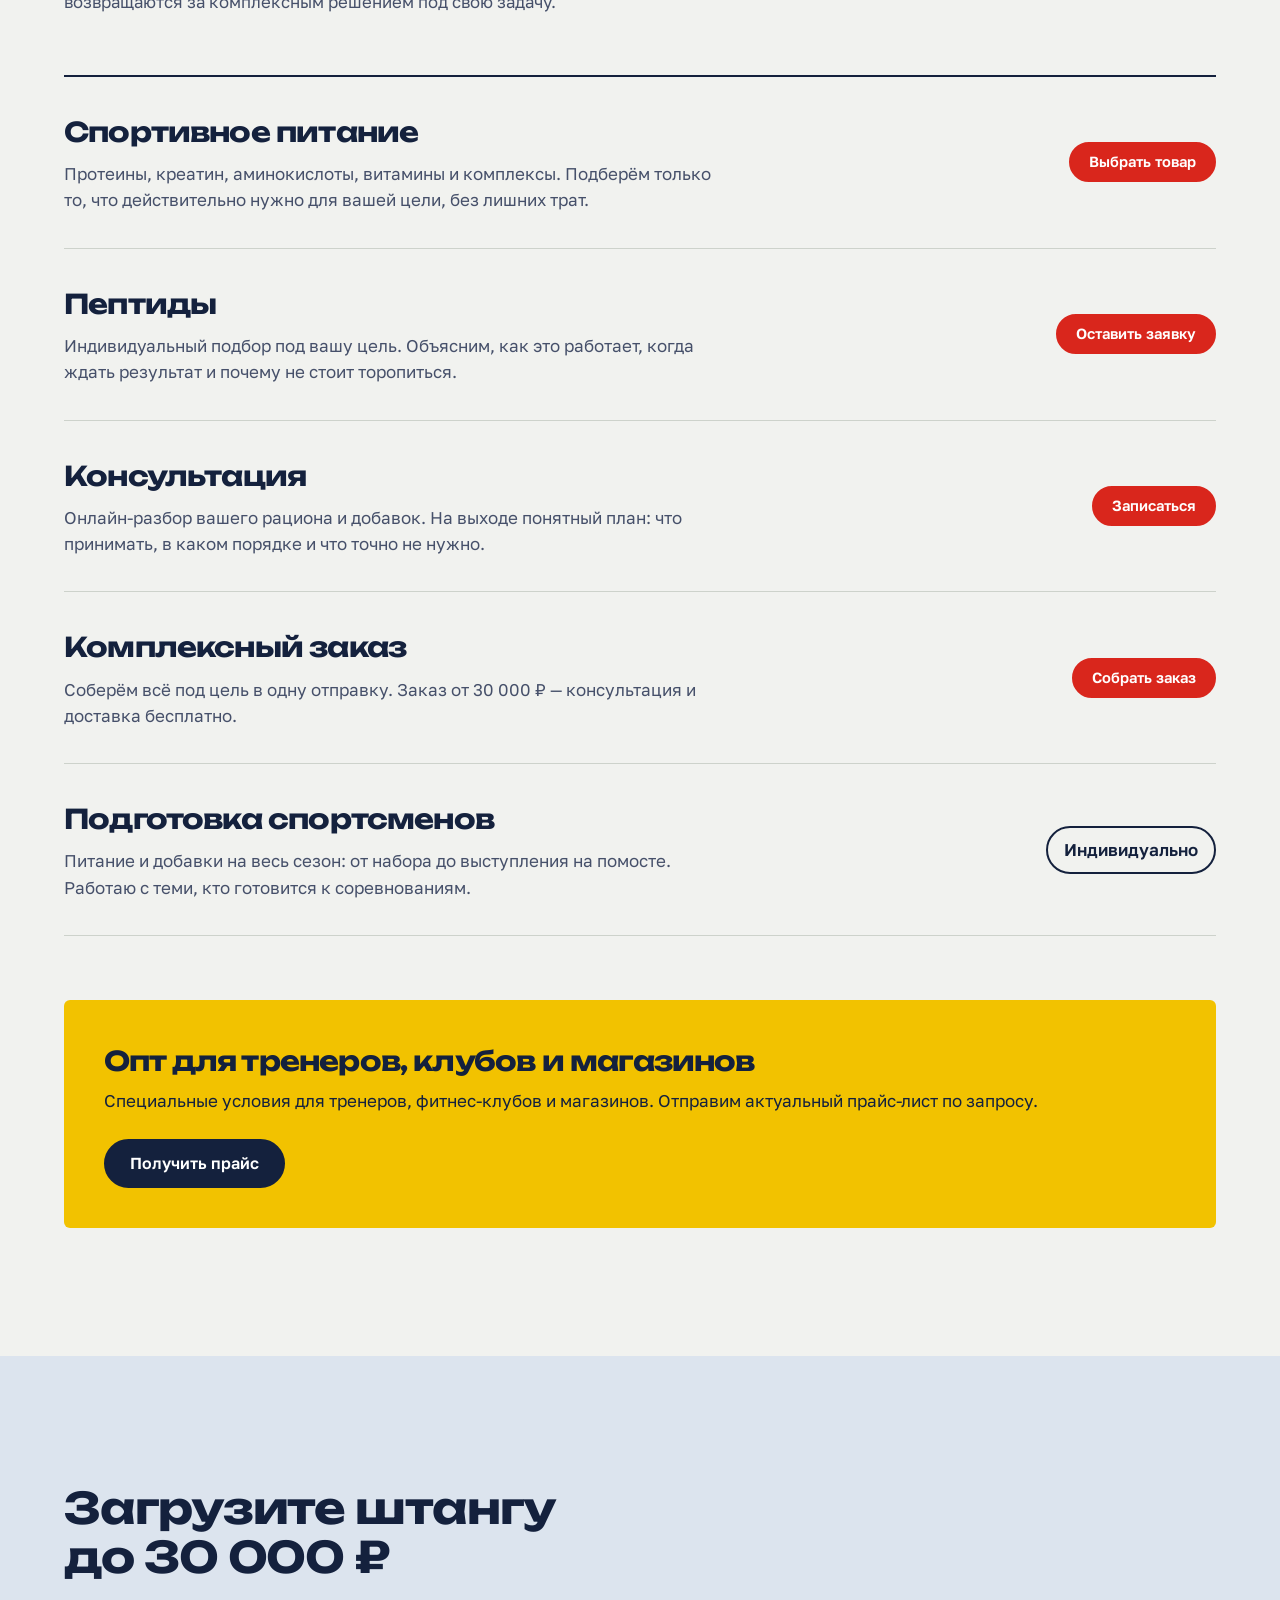
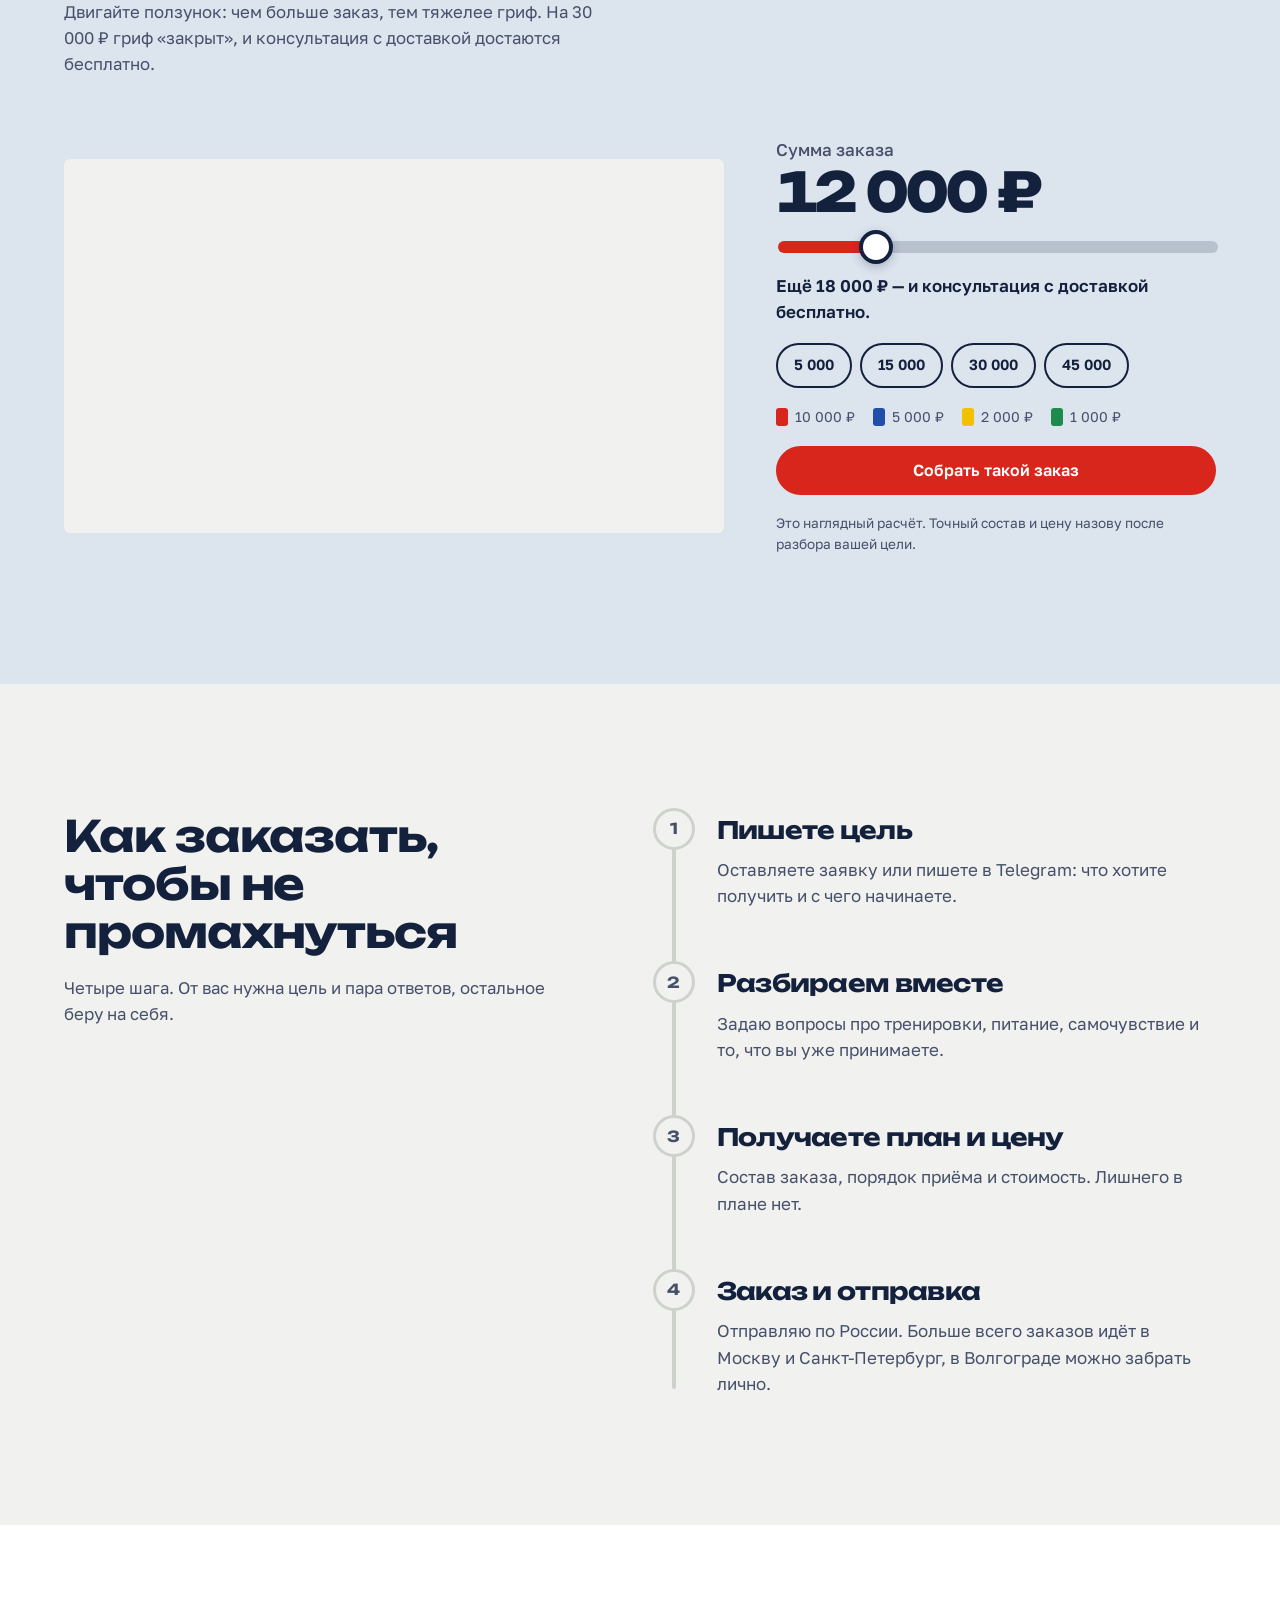
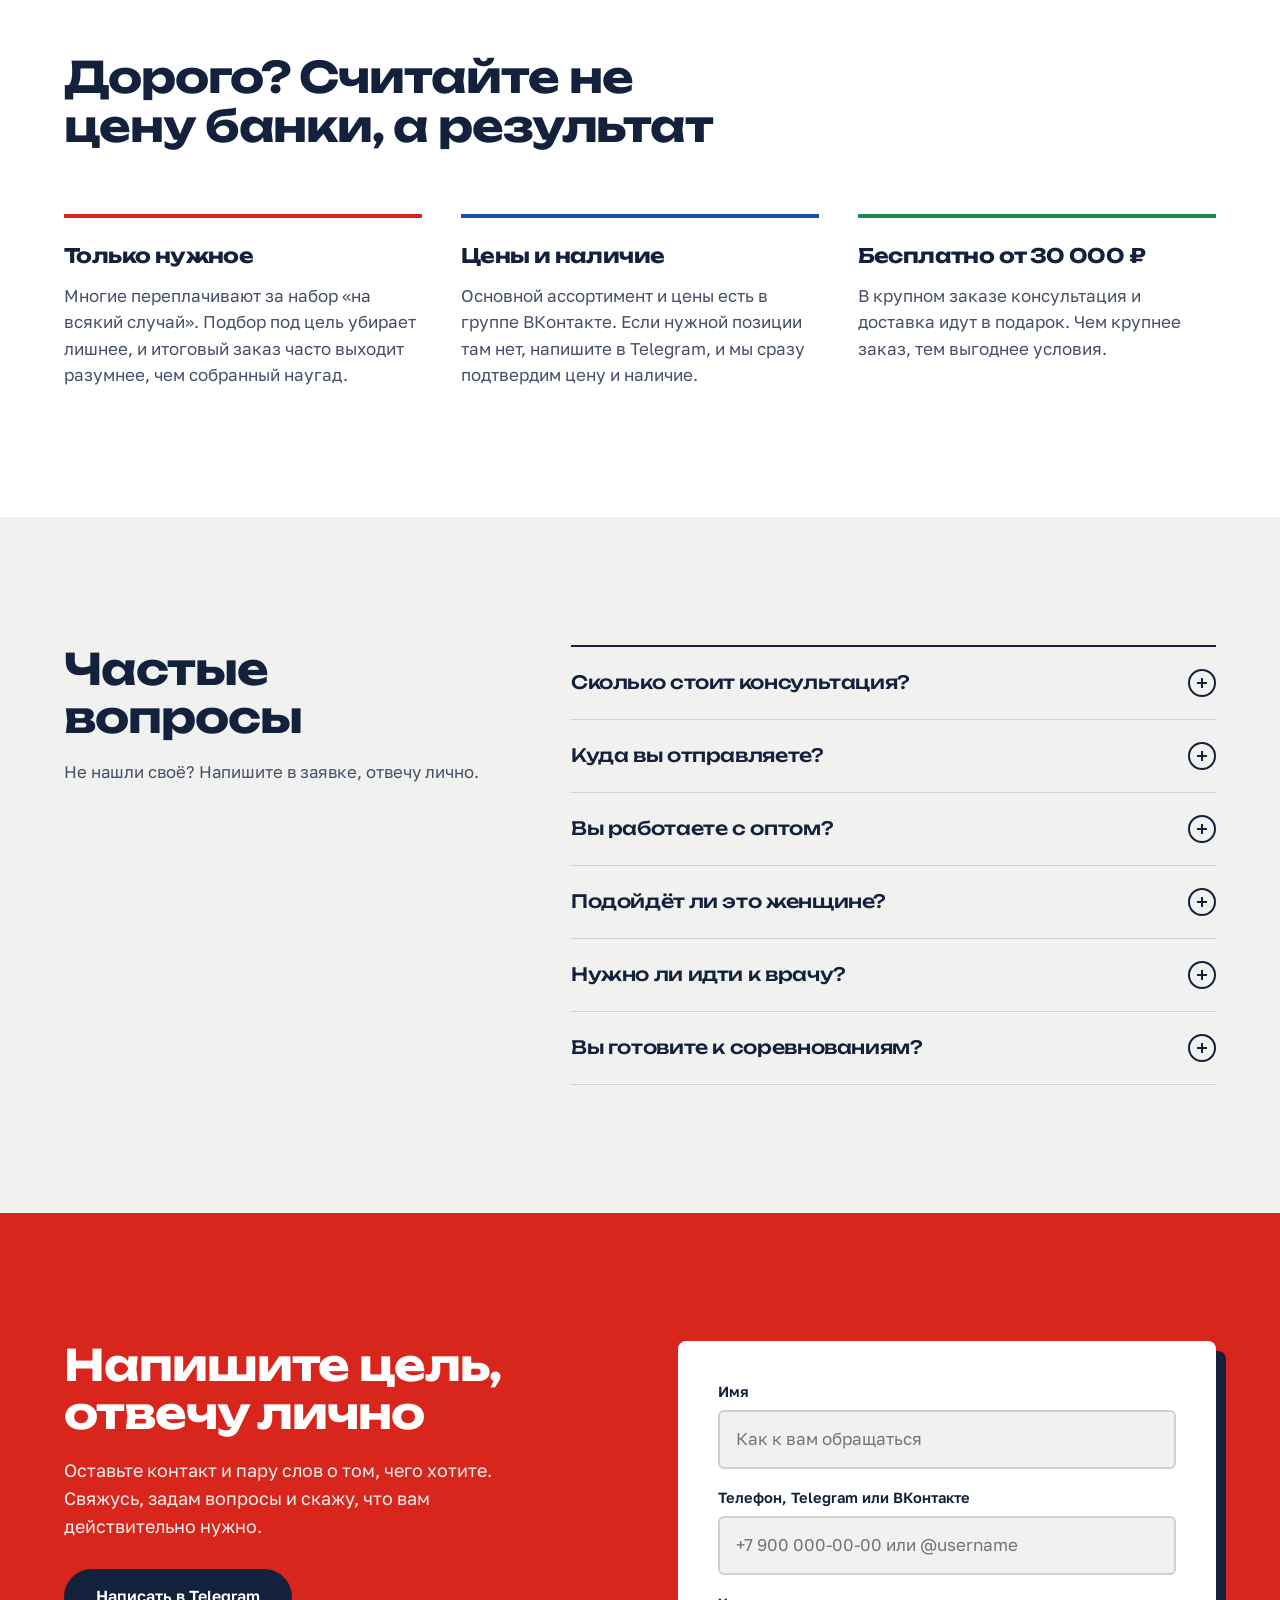
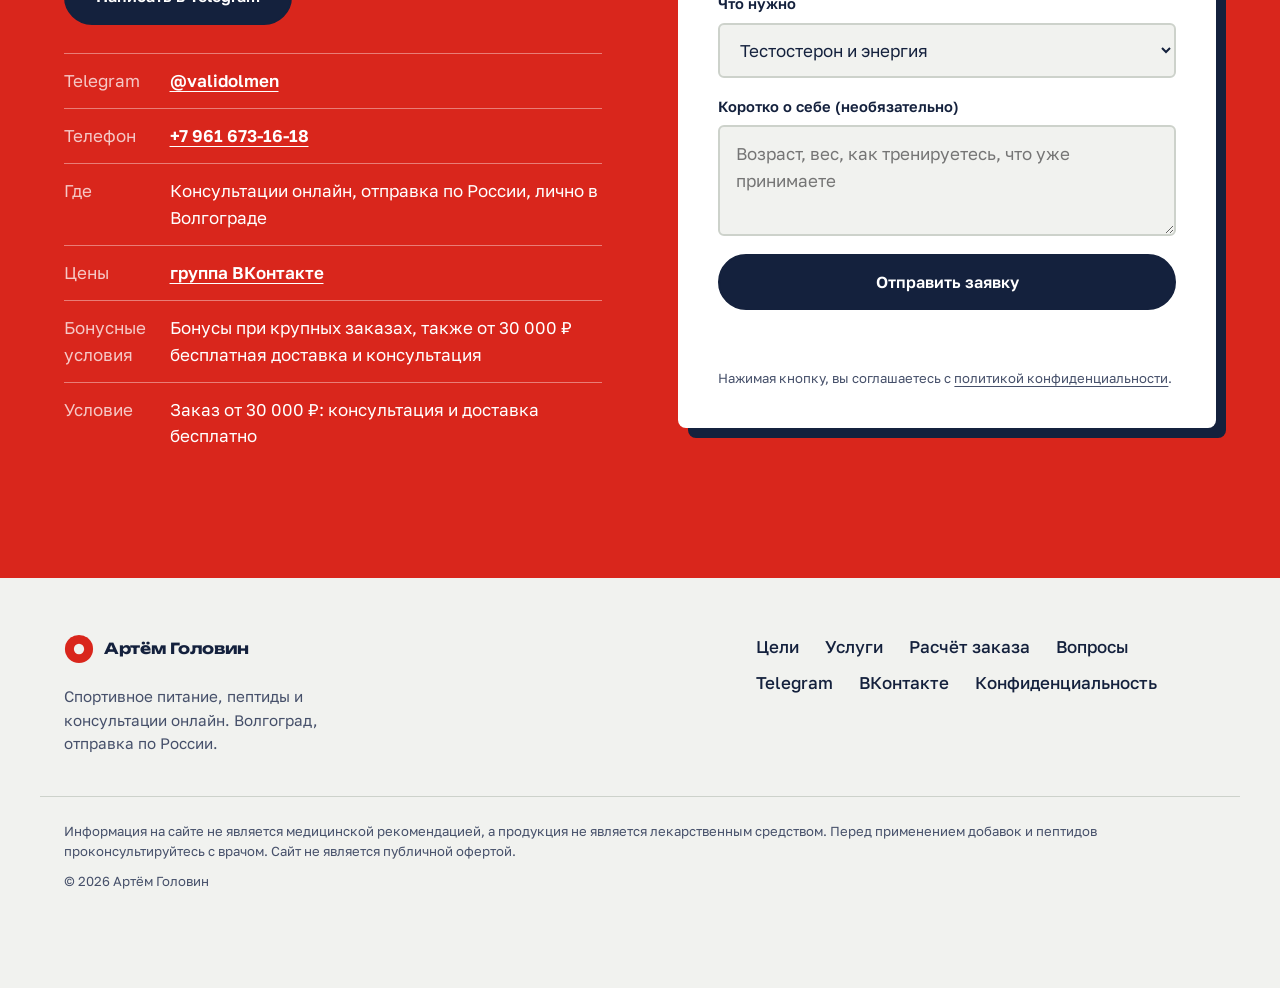
==== commit fb8954f7: "client edits round 2: hero photos slider, services buttons, copy" ====
--- a/index.html
+++ b/index.html
@@ -26,7 +26,7 @@
     </a>
     <nav class="nav" id="nav" aria-label="Основная навигация">
       <a href="#goals">Цели</a>
-      <a href="#services">Что заказать</a>
+      <a href="#services">Услуги</a>
       <a href="#calc">Расчёт заказа</a>
       <a href="#how">Как заказать</a>
       <a href="#faq">Вопросы</a>
@@ -41,12 +41,21 @@
 <!-- ================= HERO ================= -->
 <section class="hero">
   <div class="container hero__inner">
+    <div class="hero__top">
+    <div class="hero__headline">
     <p class="hero__who">Мастер спорта по пауэрлифтингу</p>
     <h1 class="hero__title">
       <span class="ln"><span>Подберу спортпит</span></span>
       <span class="ln"><span>и пептиды под</span></span>
       <span class="ln"><span>вашу цель</span></span>
     </h1>
+    </div>
+    <div class="hero__slider" id="heroSlider" aria-roledescription="карусель" aria-label="Фото с соревнований">
+      <figure class="slide is-on"><img src="img/bench.jpg" width="960" height="624" alt="Артём Головин выполняет жим лёжа на чемпионате Европы"></figure>
+      <figure class="slide"><img src="img/medal.jpg" width="640" height="853" alt="Медаль чемпионата Европы 2019, Тампере" loading="lazy"></figure>
+      <div class="slider__dots" role="group" aria-label="Выбор фото"></div>
+    </div>
+    </div>
     <div class="hero__lower">
       <p class="hero__sub">Артём Головин: вице-чемпион Европы, рекордсмен России. Готовлю спортсменов к соревнованиям и помогаю обычным людям: набрать, похудеть, восстановиться. Отправляю по России, лично принимаю в Волгограде.</p>
       <div class="hero__actions">
@@ -104,16 +113,6 @@
     </div>
     </div>
 
-    <div class="proof">
-      <figure class="proof__photo wipe">
-        <img src="img/bench.jpg" width="960" height="624" alt="Артём Головин выполняет жим лёжа на чемпионате Европы" loading="lazy">
-        <figcaption>На помосте чемпионата Европы</figcaption>
-      </figure>
-      <figure class="proof__medal wipe">
-        <img src="img/medal.jpg" width="640" height="853" alt="Медаль чемпионата Европы 2019, Тампере, жим лёжа в экипировке" loading="lazy">
-        <figcaption>Медаль чемпионата Европы 2019, жим лёжа в экипировке</figcaption>
-      </figure>
-    </div>
   </div>
 </section>
 
@@ -156,38 +155,38 @@
 <section class="sec sec--services" id="services">
   <div class="container">
     <div class="sec__head">
-      <h2 class="hd">Что можно заказать</h2>
-      <p class="sec__sub">Розница и опт. Много постоянных клиентов возвращаются за повторным заказом, и чаще всего это комплексный заказ под цель.</p>
+      <h2 class="hd">Услуги и продукты</h2>
+      <p class="sec__sub">Работаем с частными клиентами и бизнесом. Большинство возвращаются за комплексным решением под свою задачу.</p>
     </div>
 
     <ul class="rows">
       <li class="row">
         <div class="row__main">
           <h3 class="row__name">Спортивное питание</h3>
-          <p class="row__text">Протеины, креатин, аминокислоты, витамины и комплексы. Беру в заказ только то, что подходит под вашу задачу.</p>
-        </div>
-        <div class="row__side">Розница и опт</div>
+          <p class="row__text">Протеины, креатин, аминокислоты, витамины и комплексы. Подберём только то, что действительно нужно для вашей цели, без лишних трат.</p>
+        </div>
+        <a class="btn btn--sm btn--primary row__btn" href="https://vk.com/turkst" target="_blank" rel="noopener"><span>Выбрать товар</span></a>
       </li>
       <li class="row">
         <div class="row__main">
           <h3 class="row__name">Пептиды</h3>
-          <p class="row__text">Подбор под цель и заказ. Объясню, зачем это нужно, чего ждать и когда лучше не торопиться.</p>
-        </div>
-        <div class="row__side">Под заказ</div>
+          <p class="row__text">Индивидуальный подбор под вашу цель. Объясним, как это работает, когда ждать результат и почему не стоит торопиться.</p>
+        </div>
+        <a class="btn btn--sm btn--primary row__btn" href="#contact" data-goal="Пептиды"><span>Оставить заявку</span></a>
       </li>
       <li class="row">
         <div class="row__main">
           <h3 class="row__name">Консультация</h3>
-          <p class="row__text">Онлайн-разбор цели, текущего питания и добавок. На выходе понятный план: что принимать, в каком порядке и что не нужно.</p>
-        </div>
-        <div class="row__side row__side--price">2 000–5 000 ₽</div>
+          <p class="row__text">Онлайн-разбор вашего рациона и добавок. На выходе понятный план: что принимать, в каком порядке и что точно не нужно.</p>
+        </div>
+        <a class="btn btn--sm btn--primary row__btn" href="#contact" data-goal="Консультация"><span>Записаться</span></a>
       </li>
       <li class="row">
         <div class="row__main">
           <h3 class="row__name">Комплексный заказ</h3>
-          <p class="row__text">Собираю всё под цель в одну отправку. Заказ от 30 000 ₽ — консультация и доставка бесплатно.</p>
-        </div>
-        <div class="row__side">От 30 000 ₽</div>
+          <p class="row__text">Соберём всё под цель в одну отправку. Заказ от 30 000 ₽ — консультация и доставка бесплатно.</p>
+        </div>
+        <a class="btn btn--sm btn--primary row__btn" href="#calc"><span>Собрать заказ</span></a>
       </li>
       <li class="row">
         <div class="row__main">
@@ -200,10 +199,10 @@
 
     <div class="opt">
       <div class="opt__text">
-        <h3 class="opt__title">Работаете с опта?</h3>
-        <p>Тренерам, залам и магазинам. Условия и прайс отправлю по запросу.</p>
-      </div>
-      <a href="#contact" class="btn btn--ink" data-goal="Опт"><span>Запросить опт</span></a>
+        <h3 class="opt__title">Опт для тренеров, клубов и магазинов</h3>
+        <p>Специальные условия для тренеров, фитнес-клубов и магазинов. Отправим актуальный прайс-лист по запросу.</p>
+      </div>
+      <a href="#contact" class="btn btn--ink" data-goal="Опт"><span>Получить прайс</span></a>
     </div>
   </div>
 </section>
@@ -286,19 +285,19 @@
 <!-- ================= EXPENSIVE ================= -->
 <section class="sec sec--price" id="price">
   <div class="container">
-    <h2 class="hd hd--wide">Дорого? Считайте не цену банки, а что вы купили</h2>
+    <h2 class="hd hd--wide">Дорого? Считайте не цену банки, а результат</h2>
     <div class="price-cols">
       <div class="price-col">
         <h3>Только нужное</h3>
         <p>Многие переплачивают за набор «на всякий случай». Подбор под цель убирает лишнее, и итоговый заказ часто выходит разумнее, чем собранный наугад.</p>
       </div>
       <div class="price-col">
-        <h3>Цены открыты</h3>
-        <p>Актуальные цены и основной ассортимент собраны в группе ВКонтакте. Часть позиций там не показать из-за блокировок, их цену и наличие называю лично.</p>
+        <h3>Цены и наличие</h3>
+        <p>Основной ассортимент и цены есть в группе ВКонтакте. Если нужной позиции там нет, напишите в Telegram, и мы сразу подтвердим цену и наличие.</p>
       </div>
       <div class="price-col">
         <h3>Бесплатно от 30 000 ₽</h3>
-        <p>В крупном заказе консультация и доставка идут в подарок. Чем плотнее собран заказ, тем меньше вы платите за каждый шаг.</p>
+        <p>В крупном заказе консультация и доставка идут в подарок. Чем крупнее заказ, тем выгоднее условия.</p>
       </div>
     </div>
   </div>
@@ -315,7 +314,7 @@
     <div class="faq__list" id="faqList">
       <div class="qa">
         <h3 class="qa__q"><button type="button" aria-expanded="false"><span>Сколько стоит консультация?</span><i aria-hidden="true"></i></button></h3>
-        <div class="qa__a"><div><p>От 2 000 до 5 000 ₽, в зависимости от вашего запроса. Если вы заказываете от 30 000 ₽, консультация и доставка бесплатны.</p></div></div>
+        <div class="qa__a"><div><p>Стоимость зависит от вашего запроса, назовём её после пары уточняющих вопросов. При заказе от 30 000 ₽ консультация и доставка бесплатны.</p></div></div>
       </div>
       <div class="qa">
         <h3 class="qa__q"><button type="button" aria-expanded="false"><span>Куда вы отправляете?</span><i aria-hidden="true"></i></button></h3>
@@ -352,7 +351,8 @@
         <li><span>Telegram</span> <a href="https://t.me/validolmen" target="_blank" rel="noopener">@validolmen</a></li>
         <li><span>Телефон</span> <a href="tel:+79616731618">+7 961 673-16-18</a></li>
         <li><span>Где</span> Консультации онлайн, отправка по России, лично в Волгограде</li>
-        <li><span>Цены</span> <a href="https://vk.com/turkst" target="_blank" rel="noopener">группа ВКонтакте</a>, остальное называю лично</li>
+        <li><span>Цены</span> <a href="https://vk.com/turkst" target="_blank" rel="noopener">группа ВКонтакте</a></li>
+        <li><span>Бонусные условия</span> Бонусы при крупных заказах, также от 30 000 ₽ бесплатная доставка и консультация</li>
         <li><span>Условие</span> Заказ от 30 000 ₽: консультация и доставка бесплатно</li>
       </ul>
     </div>
@@ -379,6 +379,9 @@
           <option>Подготовка к соревнованиям</option>
           <option>Комплексный заказ</option>
           <option>Опт</option>
+          <option>Спортивное питание</option>
+          <option>Пептиды</option>
+          <option>Консультация</option>
           <option>Другое</option>
         </select>
       </div>
@@ -406,7 +409,7 @@
     </div>
     <nav class="footer__nav" aria-label="Нижнее меню">
       <a href="#goals">Цели</a>
-      <a href="#services">Что заказать</a>
+      <a href="#services">Услуги</a>
       <a href="#calc">Расчёт заказа</a>
       <a href="#faq">Вопросы</a>
       <a href="https://t.me/validolmen" target="_blank" rel="noopener">Telegram</a>
--- a/styles.css
+++ b/styles.css
@@ -440,7 +440,7 @@
   .header__cta span { display: none; }
   .header__cta::after { content: 'Заявка'; }
   .row { grid-template-columns: minmax(0, 1fr); gap: 14px; }
-  .row__side { justify-self: start; }
+  .row__side, .row__btn { justify-self: start; }
   .protocol__row { grid-template-columns: minmax(0, 1fr); gap: 4px; }
   .btn--lg { width: 100%; }
   .hero__actions .btn { width: 100%; }
@@ -473,3 +473,23 @@
 .proof__medal img { aspect-ratio: 3 / 4; }
 .proof figcaption { margin-top: 10px; font-size: .9rem; color: var(--ink-soft); }
 @media (max-width: 700px) { .proof { grid-template-columns: minmax(0, 1fr); } .proof__medal { max-width: 360px; } }
+
+/* hero photos */
+.hero__top { display: grid; grid-template-columns: minmax(0, 1.35fr) minmax(0, 1fr); gap: clamp(24px, 4vw, 64px); align-items: center; }
+.hero__top .hero__title { font-size: clamp(1.95rem, 4.7vw, 3.6rem); }
+.hero__slider { position: relative; aspect-ratio: 4 / 5; max-height: 520px; width: 100%; border-radius: 8px; overflow: hidden; background: var(--steel); box-shadow: 10px 10px 0 var(--red); justify-self: end; }
+.slide { position: absolute; inset: 0; margin: 0; opacity: 0; transform: scale(1.06); transition: opacity .9s var(--ease), transform 1.6s var(--ease); }
+.slide.is-on { opacity: 1; transform: scale(1); }
+.slide img { width: 100%; height: 100%; object-fit: cover; }
+.slider__dots { position: absolute; left: 16px; bottom: 16px; display: flex; gap: 8px; z-index: 2; }
+.slider__dots button { width: 28px; height: 6px; padding: 0; border: 0; border-radius: 3px; background: rgba(255,255,255,.55); transition: background .3s, width .4s var(--ease); }
+.slider__dots button.is-on { background: #fff; width: 44px; }
+.slider__dots button:only-child { display: none; }
+.js .hero__slider { clip-path: inset(0 0 0 100%); }
+.js .hero.is-on .hero__slider { clip-path: inset(0 -24px -24px 0); transition: clip-path 1.2s var(--ease) .35s; }
+.row__btn { flex-shrink: 0; }
+@media (max-width: 900px) {
+  .hero__top { grid-template-columns: minmax(0, 1fr); }
+  .hero__slider { aspect-ratio: 4 / 3; max-height: none; justify-self: stretch; box-shadow: 6px 6px 0 var(--red); }
+}
+@media (prefers-reduced-motion: reduce) { .js .hero__slider { clip-path: none !important; } .slide { transition: none !important; } }
